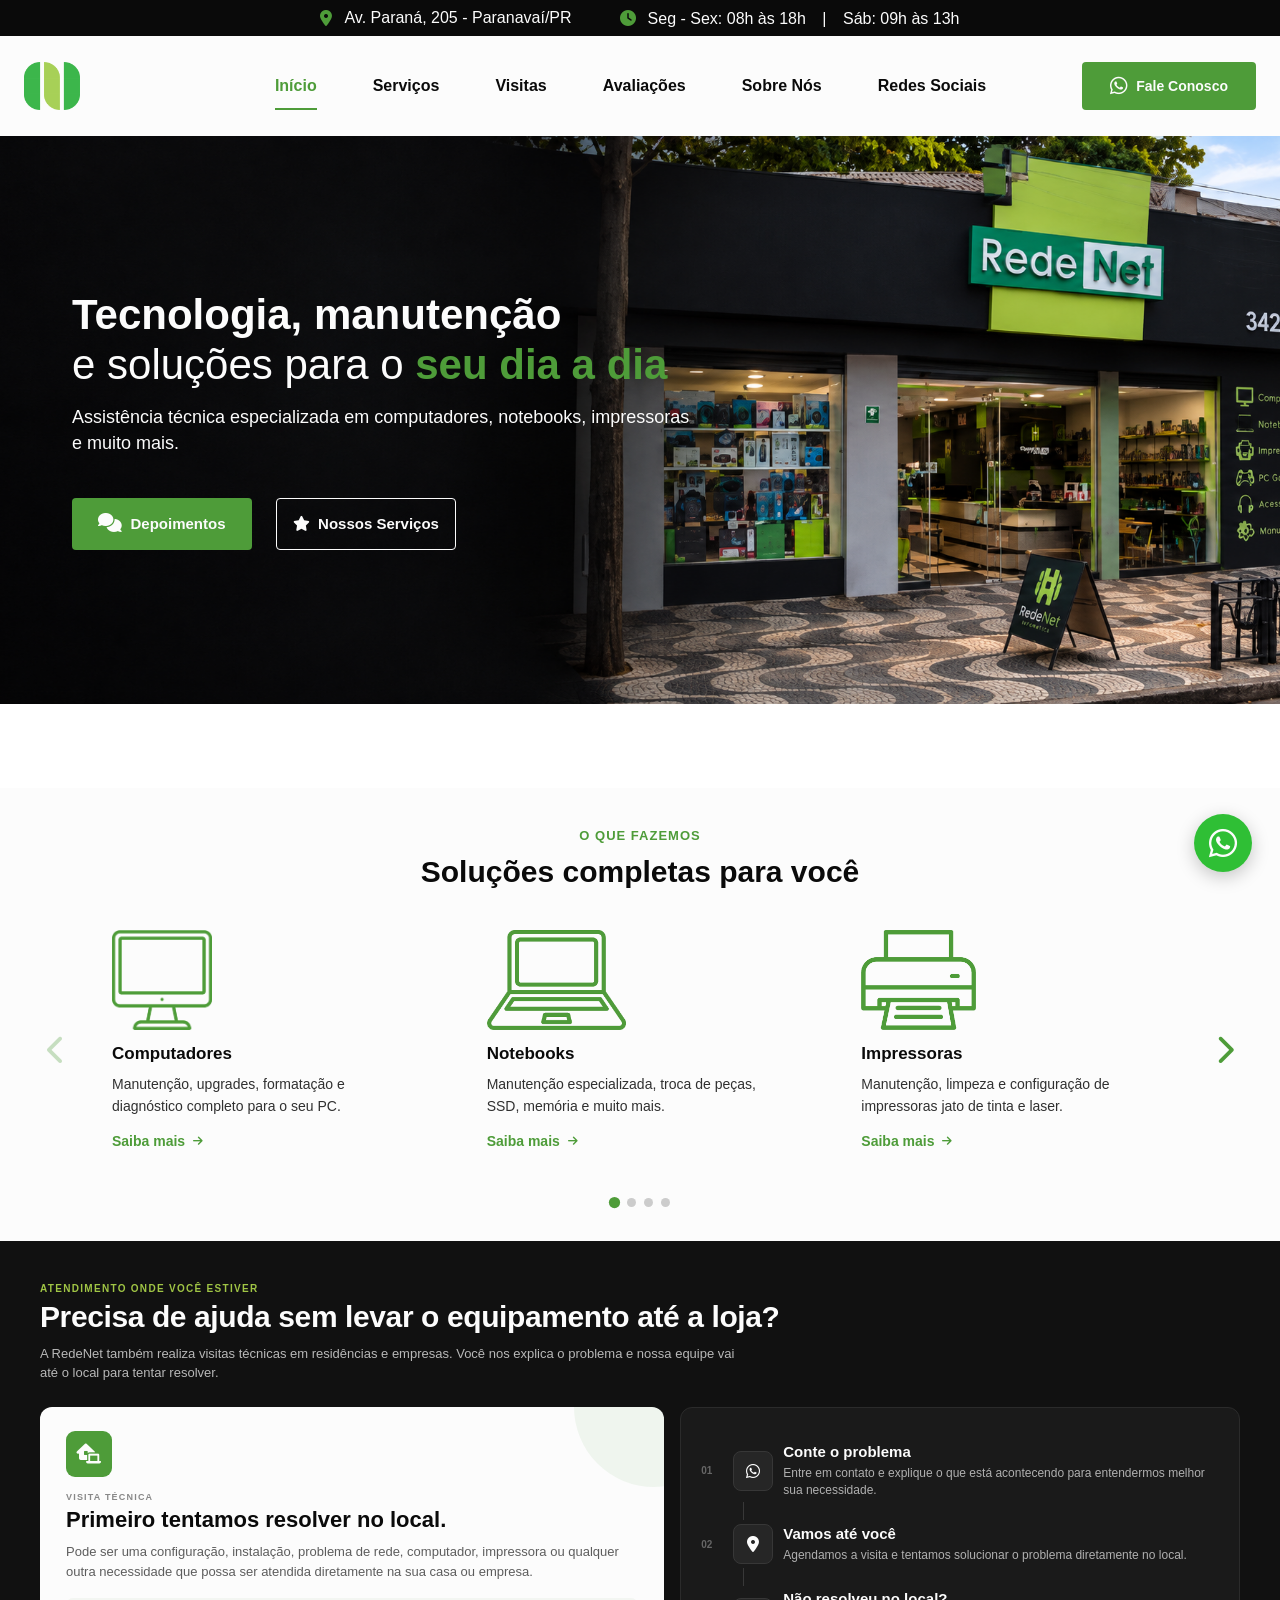
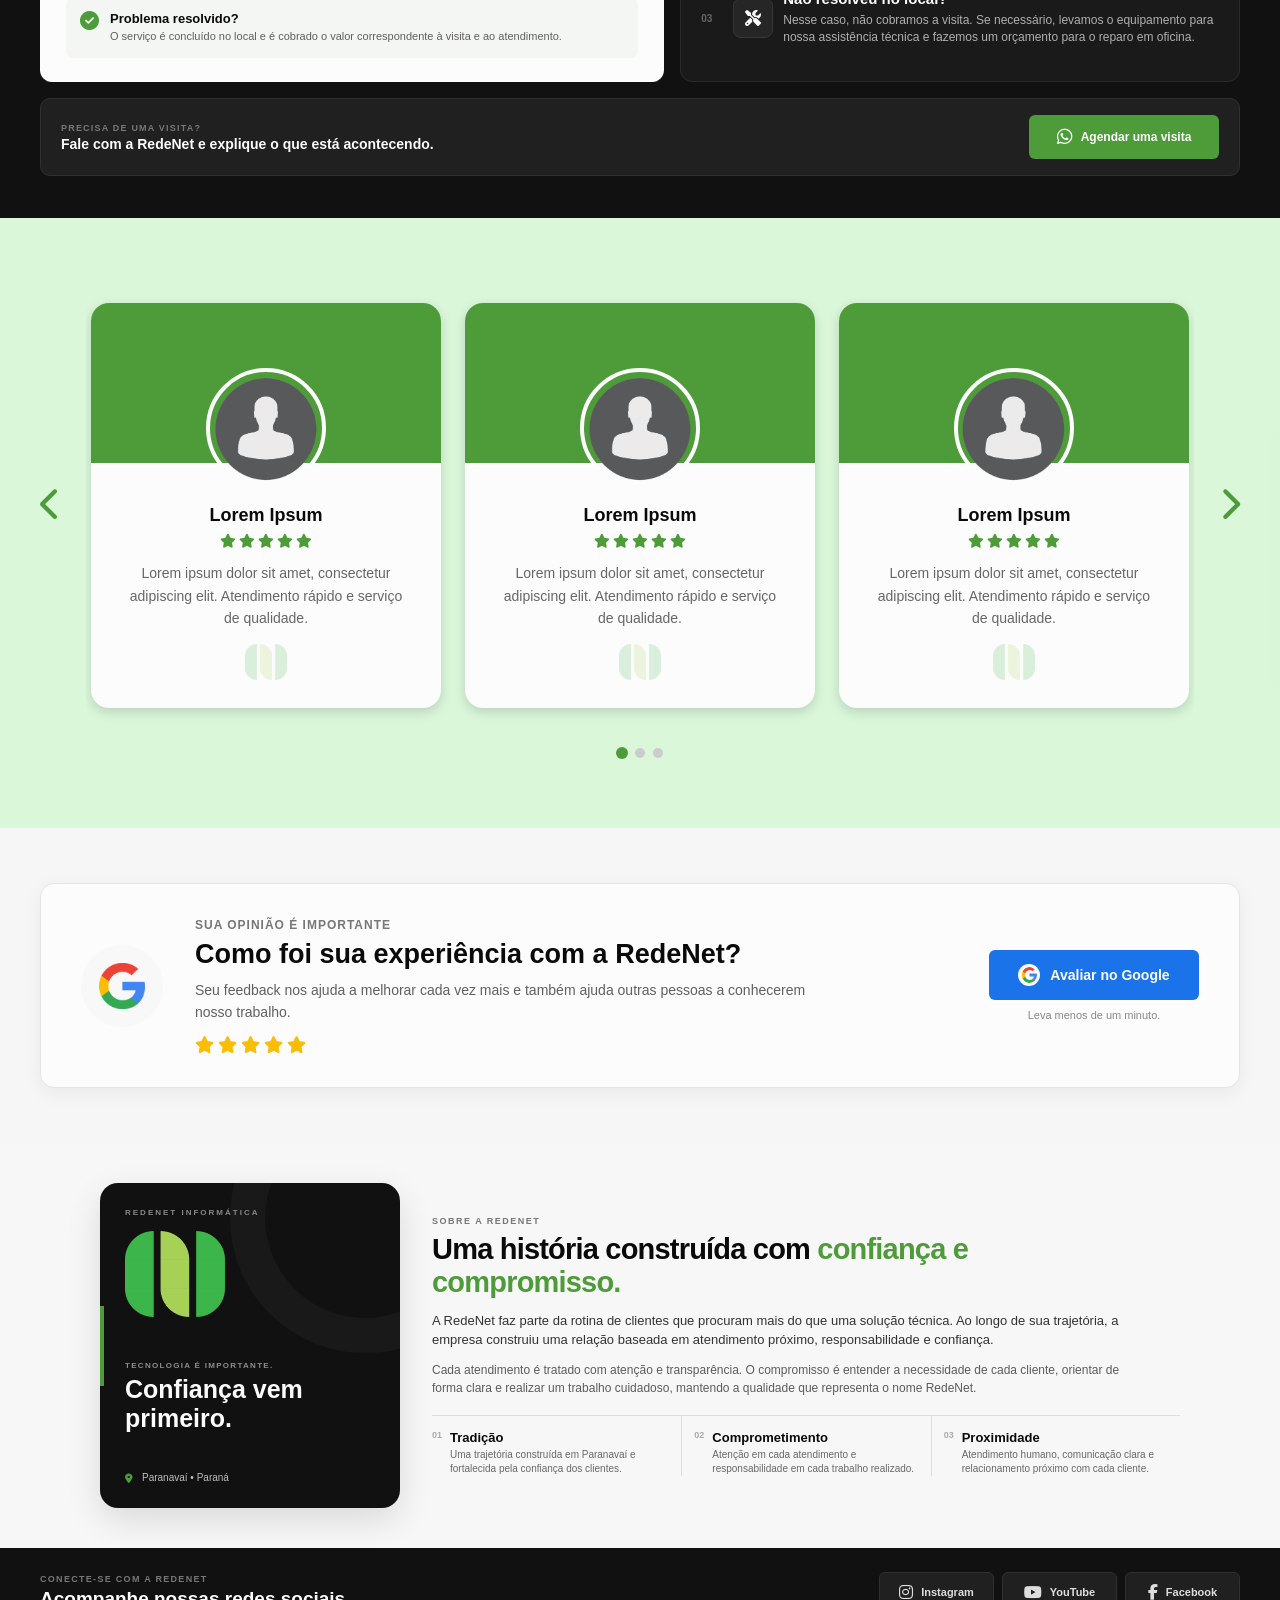
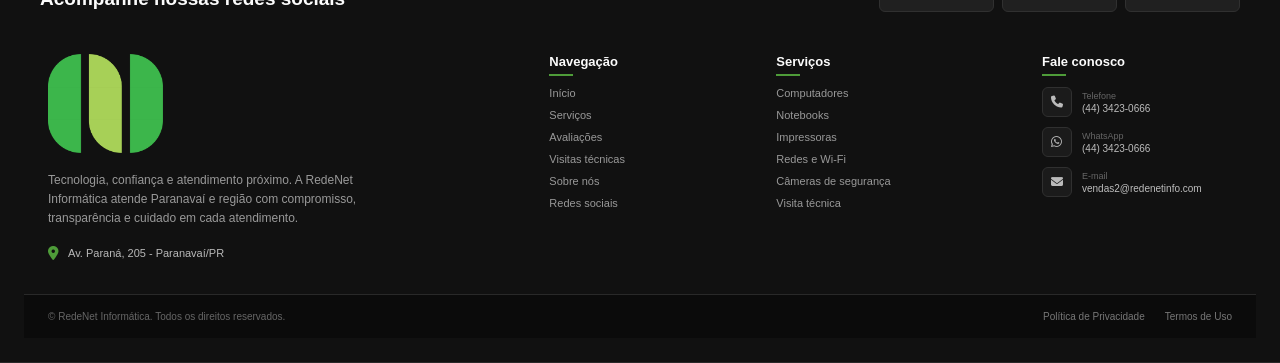
==== index.html @ d5fc3826 "added sections: aboutUs, footer, socialMedia, technicalVisit" ====
<!DOCTYPE html>
<html lang="pt-BR">

<head>
    <meta charset="UTF-8">
    <meta name="viewport" content="width=device-width, initial-scale=1.0">
    <title>RedeNet Informática - Paranavaí</title>

    <link rel="stylesheet" href="css/global.css">
    <link rel="stylesheet" href="css/header.css">
    <link rel="stylesheet" href="css/hero.css">
    <link rel="stylesheet" href="css/reviews.css">
    <link rel="stylesheet" href="css/services/services.css">
    <link rel="stylesheet" href="css/services/services_modal.css">
    <link rel="stylesheet" href="css/technical_visit.css">
    <link rel="stylesheet" href="css/google_reviews.css">
    <link rel="stylesheet" href="css/about_us.css">
    <link rel="stylesheet" href="css/social_media.css">
    <link rel="stylesheet" href="css/footer.css">
    <link rel="icon" type="image/png" href="assets/favicon.png">
    <link rel="stylesheet" href="https://cdnjs.cloudflare.com/ajax/libs/font-awesome/6.7.2/css/all.min.css">
</head>

<body>
    <header>
        <div class="info">
            <a href="https://share.google/7xHJjoZGep4e3vBHG" target="_blank">
                <i class="fa-solid fa-location-dot"></i>
                Av. Paraná, 205 - Paranavaí/PR
            </a>

            <a href="https://share.google/7xHJjoZGep4e3vBHG" target="_blank">
                <i class="fa-solid fa-clock"></i>
                Seg - Sex: 08h às 18h⠀ | ⠀Sáb: 09h às 13h
            </a>
        </div>

        <nav class="navBar">
            <a href="#inicio" class="logoLink">
                <img src="assets/horizontal_logo.png" alt="RedeNet Informática" id="desktopLogo" class="logo">
                <img src="assets/logo_extensed.png" alt="RedeNet Informática" id="mobileLogo" class="logo">
            </a>

            <div class="navRight">
                <div class="menu">
                    <!--<a href="#inicio" class="active">Início</a>!-->
                    <a href="#inicio">Início</a>
                    <a href="#servicos">Serviços</a>
                    <a href="#visitas">Visitas</a>
                    <a href="#avaliacoes">Avaliações</a>
                    <a href="#sobre">Sobre Nós</a>
                    <a href="#redes">Redes Sociais</a>
                </div>

                <a href="#" class="whatsapp">
                    <i class="fa-brands fa-whatsapp"></i>
                    Fale Conosco
                </a>

                <button class="menuToggle" aria-label="Abrir menu">
                    <i class="fa-solid fa-bars menuIcon barsIcon"></i>
                    <i class="fa-solid fa-xmark menuIcon closeIcon"></i>
                </button>
            </div>
        </nav>
    </header>

    <section class="hero" id="inicio">
        <div class="heroContent">
            <h1>
                <strong>Tecnologia, manutenção</strong><br>
                e soluções para o <span>seu dia a dia</span>
            </h1>

            <p>
                Assistência técnica especializada em computadores, notebooks,
                impressoras e muito mais.
            </p>

            <div class="heroButtons">
                <a href="#avaliacoes" class="heroWhatsapp">
                    <i class="fa-solid fa-comments"></i>
                    Depoimentos
                </a>

                <a href="#servicos" class="heroServices">
                    <i class="fa-solid fa-star"></i>
                    Nossos Serviços
                </a>
            </div>
        </div>
    </section>

    <section class="services" id="servicos">

        <div class="servicesTitle">
            <span>O QUE FAZEMOS</span>
            <h2>Soluções completas para você</h2>
            <div class="titleLine"></div>
        </div>

        <div class="servicesCarousel">

            <button class="serviceArrow servicePrev" aria-label="Serviço anterior">
                <i class="fa-solid fa-chevron-left"></i>
            </button>

            <div class="servicesSlider">

                <div class="servicesTrack">

                    <article class="serviceCard">
                        <div class="serviceIcon">
                            <img src="assets/icons/computer_icon.png" alt="">
                        </div>

                        <div class="serviceText">
                            <h3>Computadores</h3>

                            <p>
                                Manutenção, upgrades, formatação e diagnóstico
                                completo para o seu PC.
                            </p>

                            <a href="#" class="serviceMore" data-service="computadores">
                                Saiba mais
                                <i class="fa-solid fa-arrow-right"></i>
                            </a>
                        </div>
                    </article>


                    <article class="serviceCard">
                        <div class="serviceIcon">
                            <img src="assets/icons/notebook_icon.png" alt="">
                        </div>

                        <div class="serviceText">
                            <h3>Notebooks</h3>

                            <p>
                                Manutenção especializada, troca de peças,
                                SSD, memória e muito mais.
                            </p>

                            <a href="#" class="serviceMore" data-service="notebooks">
                                Saiba mais
                                <i class="fa-solid fa-arrow-right"></i>
                            </a>
                        </div>
                    </article>


                    <article class="serviceCard">
                        <div class="serviceIcon">
                            <img src="assets/icons/printer_icon.png" alt="">
                        </div>

                        <div class="serviceText">
                            <h3>Impressoras</h3>

                            <p>
                                Manutenção, limpeza e configuração de impressoras
                                jato de tinta e laser.
                            </p>

                            <a href="#" class="serviceMore" data-service="impressoras">
                                Saiba mais
                                <i class="fa-solid fa-arrow-right"></i>
                            </a>
                        </div>
                    </article>


                    <article class="serviceCard">
                        <div class="serviceIcon">
                            <img src="assets/icons/gamer_icon.png" alt="">
                        </div>

                        <div class="serviceText">
                            <h3>PC Gamer</h3>

                            <p>
                                Montagem personalizada, upgrades e acessórios
                                para seu setup gamer.
                            </p>

                            <a href="#" class="serviceMore" data-service="pcgamer">
                                Saiba mais
                                <i class="fa-solid fa-arrow-right"></i>
                            </a>
                        </div>
                    </article>


                    <article class="serviceCard">
                        <div class="serviceIcon">
                            <img src="assets/icons/ethernet_icon.png" alt="">
                        </div>

                        <div class="serviceText">
                            <h3>Rede Ethernet e Wifi</h3>

                            <p>
                                Configuramos sua wifi ou cabo de rede
                                na sua casa. Além de fazermos cabos de rede
                                do tamanho que desejar.
                            </p>

                            <a href="#" class="serviceMore" data-service="redes">
                                Saiba mais
                                <i class="fa-solid fa-arrow-right"></i>
                            </a>
                        </div>
                    </article>

                    <article class="serviceCard">
                        <div class="serviceIcon">
                            <img src="assets/icons/camera_icon.png" alt="">
                        </div>

                        <div class="serviceText">
                            <h3>Cameras de Segurança</h3>

                            <p>
                                Configuramos suas cameras de segurança
                                na sua própria residência ou empresa.
                            </p>

                            <a href="#" class="serviceMore" data-service="cameras">
                                Saiba mais
                                <i class="fa-solid fa-arrow-right"></i>
                            </a>
                        </div>
                    </article>

                </div>

            </div>

            <button class="serviceArrow serviceNext" aria-label="Próximo serviço">
                <i class="fa-solid fa-chevron-right"></i>
            </button>

        </div>

        <div class="serviceDots"></div>

    </section>

    <div class="serviceModal" id="serviceModal">

        <div class="serviceModalOverlay"></div>

        <div class="serviceModalBox">

            <button class="serviceModalClose" aria-label="Fechar modal">
                <i class="fa-solid fa-xmark"></i>
            </button>

            <div class="serviceModalHeader">

                <div class="serviceModalIcon">
                    <i id="modalIcon" class="fa-solid fa-laptop"></i>
                </div>

                <div class="serviceModalTitle">
                    <span>SERVIÇOS REDENET</span>

                    <h2 id="modalTitle">Notebooks</h2>

                    <p id="modalDescription">
                        Manutenção especializada para notebooks.
                    </p>
                </div>

            </div>

            <div class="serviceModalLine"></div>

            <div class="serviceModalContent">

                <h3>Como podemos ajudar?</h3>

                <div class="serviceModalItems" id="modalItems"></div>

                <div class="serviceModalInfo">
                    <i class="fa-solid fa-circle-info"></i>

                    <p id="modalInfo">
                        Traga seu equipamento até a RedeNet para uma avaliação.
                    </p>
                </div>

            </div>

            <div class="serviceModalFooter">

                <a href="https://wa.me/554434230666" target="_blank" rel="noopener noreferrer"
                    class="serviceModalWhatsapp">
                    <i class="fa-brands fa-whatsapp"></i>
                    Solicitar orçamento
                </a>

                <button class="serviceModalBack">
                    Continuar navegando
                </button>

            </div>

        </div>

    </div>

<section class="technicalVisit" id="visitas">

    <div class="technicalVisitContainer">

        <div class="technicalVisitHeader">

            <span class="technicalVisitLabel">
                ATENDIMENTO ONDE VOCÊ ESTIVER
            </span>

            <h2>
                Precisa de ajuda sem levar o equipamento até a loja?
            </h2>

            <p>
                A RedeNet também realiza visitas técnicas em residências
                e empresas. Você nos explica o problema e nossa equipe vai
                até o local para tentar resolver.
            </p>

        </div>


        <div class="technicalVisitContent">

            <div class="technicalVisitMain">

                <div class="technicalVisitIcon">
                    <i class="fa-solid fa-house-laptop"></i>
                </div>

                <span class="technicalVisitSmall">
                    VISITA TÉCNICA
                </span>

                <h3>
                    Primeiro tentamos resolver no local.
                </h3>

                <p>
                    Pode ser uma configuração, instalação, problema de rede,
                    computador, impressora ou qualquer outra necessidade
                    que possa ser atendida diretamente na sua casa ou empresa.
                </p>

                <div class="technicalVisitHighlight">

                    <i class="fa-solid fa-circle-check"></i>

                    <div>
                        <strong>Problema resolvido?</strong>

                        <span>
                            O serviço é concluído no local e é cobrado
                            o valor correspondente à visita e ao atendimento.
                        </span>
                    </div>

                </div>

            </div>


            <div class="technicalVisitFlow">

                <div class="technicalVisitStep">

                    <span class="technicalVisitNumber">
                        01
                    </span>

                    <div class="technicalVisitStepIcon">
                        <i class="fa-brands fa-whatsapp"></i>
                    </div>

                    <div>
                        <h3>Conte o problema</h3>

                        <p>
                            Entre em contato e explique o que está acontecendo
                            para entendermos melhor sua necessidade.
                        </p>
                    </div>

                </div>


                <div class="technicalVisitLine"></div>


                <div class="technicalVisitStep">

                    <span class="technicalVisitNumber">
                        02
                    </span>

                    <div class="technicalVisitStepIcon">
                        <i class="fa-solid fa-location-dot"></i>
                    </div>

                    <div>
                        <h3>Vamos até você</h3>

                        <p>
                            Agendamos a visita e tentamos solucionar
                            o problema diretamente no local.
                        </p>
                    </div>

                </div>


                <div class="technicalVisitLine"></div>


                <div class="technicalVisitStep">

                    <span class="technicalVisitNumber">
                        03
                    </span>

                    <div class="technicalVisitStepIcon">
                        <i class="fa-solid fa-screwdriver-wrench"></i>
                    </div>

                    <div>
                        <h3>Não resolveu no local?</h3>

                        <p>
                            Nesse caso, não cobramos a visita. Se necessário,
                            levamos o equipamento para nossa assistência técnica
                            e fazemos um orçamento para o reparo em oficina.
                        </p>
                    </div>

                </div>

            </div>

        </div>


        <div class="technicalVisitFooter">

            <div>
                <span>PRECISA DE UMA VISITA?</span>

                <strong>
                    Fale com a RedeNet e explique o que está acontecendo.
                </strong>
            </div>

            <a
                href="https://wa.me/554434230666"
                target="_blank"
                rel="noopener noreferrer"
                class="technicalVisitButton"
            >
                <i class="fa-brands fa-whatsapp"></i>

                Agendar uma visita
            </a>

        </div>

    </div>

</section>

    <section class="reviews" id="avaliacoes">
        <div class="reviewsContainer">

            <button class="reviewArrow reviewPrev">
                <i class="fa-solid fa-chevron-left"></i>
            </button>

            <div class="reviewsSlider">
                <div class="reviewsTrack">

                    <div class="reviewCard">
                        <div class="reviewTop">
                            <img src="assets/icons/perfil_icon.png" alt="Avaliador" class="reviewPerson">
                        </div>

                        <div class="reviewContent">
                            <h3>Lorem Ipsum</h3>

                            <div class="reviewStars">
                                <i class="fa-solid fa-star"></i>
                                <i class="fa-solid fa-star"></i>
                                <i class="fa-solid fa-star"></i>
                                <i class="fa-solid fa-star"></i>
                                <i class="fa-solid fa-star"></i>
                            </div>

                            <p>
                                Lorem ipsum dolor sit amet, consectetur adipiscing elit.
                                Atendimento rápido e serviço de qualidade.
                            </p>

                            <img src="assets/favicon.png" alt="" class="reviewLogo">
                        </div>
                    </div>


                    <div class="reviewCard">
                        <div class="reviewTop">
                            <img src="assets/icons/perfil_icon.png" alt="Avaliador" class="reviewPerson">
                        </div>

                        <div class="reviewContent">
                            <h3>Lorem Ipsum</h3>

                            <div class="reviewStars">
                                <i class="fa-solid fa-star"></i>
                                <i class="fa-solid fa-star"></i>
                                <i class="fa-solid fa-star"></i>
                                <i class="fa-solid fa-star"></i>
                                <i class="fa-solid fa-star"></i>
                            </div>

                            <p>
                                Lorem ipsum dolor sit amet, consectetur adipiscing elit.
                                Atendimento rápido e serviço de qualidade.
                            </p>

                            <img src="assets/favicon.png" alt="" class="reviewLogo">
                        </div>
                    </div>


                    <div class="reviewCard">
                        <div class="reviewTop">
                            <img src="assets/icons/perfil_icon.png" alt="Avaliador" class="reviewPerson">
                        </div>

                        <div class="reviewContent">
                            <h3>Lorem Ipsum</h3>

                            <div class="reviewStars">
                                <i class="fa-solid fa-star"></i>
                                <i class="fa-solid fa-star"></i>
                                <i class="fa-solid fa-star"></i>
                                <i class="fa-solid fa-star"></i>
                                <i class="fa-solid fa-star"></i>
                            </div>

                            <p>
                                Lorem ipsum dolor sit amet, consectetur adipiscing elit.
                                Atendimento rápido e serviço de qualidade.
                            </p>

                            <img src="assets/favicon.png" alt="" class="reviewLogo">
                        </div>
                    </div>


                    <div class="reviewCard">
                        <div class="reviewTop">
                            <img src="assets/icons/perfil_icon.png" alt="Avaliador" class="reviewPerson">
                        </div>

                        <div class="reviewContent">
                            <h3>Lorem Ipsum</h3>

                            <div class="reviewStars">
                                <i class="fa-solid fa-star"></i>
                                <i class="fa-solid fa-star"></i>
                                <i class="fa-solid fa-star"></i>
                                <i class="fa-solid fa-star"></i>
                                <i class="fa-solid fa-star"></i>
                            </div>

                            <p>
                                Lorem ipsum dolor sit amet, consectetur adipiscing elit.
                                Atendimento rápido e serviço de qualidade.
                            </p>

                            <img src="assets/favicon.png" alt="" class="reviewLogo">
                        </div>
                    </div>


                    <div class="reviewCard">
                        <div class="reviewTop">
                            <img src="assets/icons/perfil_icon.png" alt="Avaliador" class="reviewPerson">
                        </div>

                        <div class="reviewContent">
                            <h3>Lorem Ipsum</h3>

                            <div class="reviewStars">
                                <i class="fa-solid fa-star"></i>
                                <i class="fa-solid fa-star"></i>
                                <i class="fa-solid fa-star"></i>
                                <i class="fa-solid fa-star"></i>
                                <i class="fa-solid fa-star"></i>
                            </div>

                            <p>
                                ddd
                            </p>

                            <img src="assets/favicon.png" alt="" class="reviewLogo">
                        </div>
                    </div>

                </div>
            </div>

            <button class="reviewArrow reviewNext">
                <i class="fa-solid fa-chevron-right"></i>
            </button>
        </div>

        <div class="reviewDots"></div>
    </section>

    <section class="googleReviews">

        <div class="googleReviewsContainer">

            <div class="googleReviewsIcon">
                <img src="assets/google_logo.png" alt="Google">
            </div>

            <div class="googleReviewsContent">

                <span>SUA OPINIÃO É IMPORTANTE</span>

                <h2>Como foi sua experiência com a RedeNet?</h2>

                <p>
                    Seu feedback nos ajuda a melhorar cada vez mais
                    e também ajuda outras pessoas a conhecerem nosso trabalho.
                </p>

                <div class="googleReviewsStars">
                    <i class="fa-solid fa-star"></i>
                    <i class="fa-solid fa-star"></i>
                    <i class="fa-solid fa-star"></i>
                    <i class="fa-solid fa-star"></i>
                    <i class="fa-solid fa-star"></i>
                </div>

            </div>

            <div class="googleReviewsAction">

                <a href="https://search.google.com/local/writereview?placeid=ChIJy7AXHPqXkpQR2KSYTKijC3Y&utm_source=chatgpt.com"
                    target="_blank" rel="noopener noreferrer" class="googleReviewButton">
                    <img src="assets/google_logo.png" alt="">
                    Avaliar no Google
                </a>

                <small>
                    Leva menos de um minuto.
                </small>

            </div>

        </div>

    </section>
    <section class="aboutUs" id="sobre">

        <div class="aboutUsContainer">

            <div class="aboutUsIdentity">

                <div class="aboutUsBrand">
                    <span class="aboutUsSmall">REDENET INFORMÁTICA</span>

                    <img src="assets/horizontal_logo.png" alt="RedeNet Informática">
                </div>

                <div class="aboutUsStatement">
                    <span>TECNOLOGIA É IMPORTANTE.</span>

                    <strong>
                        Confiança vem primeiro.
                    </strong>
                </div>

                <div class="aboutUsLocation">
                    <i class="fa-solid fa-location-dot"></i>

                    <span>
                        Paranavaí • Paraná
                    </span>
                </div>

            </div>


            <div class="aboutUsContent">

                <span class="aboutUsLabel">
                    SOBRE A REDENET
                </span>

                <h2>
                    Uma história construída com
                    <span>confiança e compromisso.</span>
                </h2>

                <p class="aboutUsIntro">
                    A RedeNet faz parte da rotina de clientes que procuram
                    mais do que uma solução técnica. Ao longo de sua trajetória,
                    a empresa construiu uma relação baseada em atendimento próximo,
                    responsabilidade e confiança.
                </p>

                <p>
                    Cada atendimento é tratado com atenção e transparência.
                    O compromisso é entender a necessidade de cada cliente,
                    orientar de forma clara e realizar um trabalho cuidadoso,
                    mantendo a qualidade que representa o nome RedeNet.
                </p>


                <div class="aboutUsValues">

                    <div class="aboutUsValue">
                        <span>01</span>

                        <div>
                            <h3>Tradição</h3>

                            <p>
                                Uma trajetória construída em Paranavaí
                                e fortalecida pela confiança dos clientes.
                            </p>
                        </div>
                    </div>


                    <div class="aboutUsValue">
                        <span>02</span>

                        <div>
                            <h3>Comprometimento</h3>

                            <p>
                                Atenção em cada atendimento e responsabilidade
                                em cada trabalho realizado.
                            </p>
                        </div>
                    </div>


                    <div class="aboutUsValue">
                        <span>03</span>

                        <div>
                            <h3>Proximidade</h3>

                            <p>
                                Atendimento humano, comunicação clara
                                e relacionamento próximo com cada cliente.
                            </p>
                        </div>
                    </div>

                </div>

            </div>

        </div>

    </section>

    <section class="socialMedia" id="redes">

    <div class="socialMediaContainer">

        <div class="socialMediaText">
            <span>CONECTE-SE COM A REDENET</span>

            <h2>
                Acompanhe nossas redes sociais
            </h2>
        </div>


        <div class="socialMediaLinks">

            <a
                href="#"
                target="_blank"
                rel="noopener noreferrer"
                class="socialInstagram"
                aria-label="Instagram"
            >
                <i class="fa-brands fa-instagram"></i>

                <span>Instagram</span>
            </a>


            <a
                href="#"
                target="_blank"
                rel="noopener noreferrer"
                class="socialYoutube"
                aria-label="YouTube"
            >
                <i class="fa-brands fa-youtube"></i>

                <span>YouTube</span>
            </a>


            <a
                href="#"
                target="_blank"
                rel="noopener noreferrer"
                class="socialFacebook"
                aria-label="Facebook"
            >
                <i class="fa-brands fa-facebook-f"></i>

                <span>Facebook</span>
            </a>

        </div>

    </div>
<footer class="footer">

    <div class="footerMain">

        <div class="footerContainer">

            <!-- MARCA -->

            <div class="footerBrand">

                <a href="#inicio" class="footerLogo">
                    <img
                        src="assets/horizontal_logo.png"
                        alt="RedeNet Informática"
                    >
                </a>

                <p>
                    Tecnologia, confiança e atendimento próximo.
                    A RedeNet Informática atende Paranavaí e região
                    com compromisso, transparência e cuidado em
                    cada atendimento.
                </p>

                <div class="footerAddress">

                    <i class="fa-solid fa-location-dot"></i>

                    <a
                        href="https://share.google/7xHJjoZGep4e3vBHG"
                        target="_blank"
                        rel="noopener noreferrer"
                    >
                        Av. Paraná, 205 - Paranavaí/PR
                    </a>

                </div>

            </div>


            <!-- NAVEGAÇÃO -->

            <nav
                class="footerColumn"
                aria-label="Navegação do rodapé"
            >

                <h3>Navegação</h3>

                <a href="#inicio">Início</a>

                <a href="#servicos">Serviços</a>

                <a href="#avaliacoes">Avaliações</a>

                <a href="#visitas">Visitas técnicas</a>

                <a href="#sobre">Sobre nós</a>

                <a href="#redes">Redes sociais</a>

            </nav>


            <!-- SERVIÇOS -->

            <nav
                class="footerColumn"
                aria-label="Serviços da RedeNet"
            >

                <h3>Serviços</h3>

                <a href="#servicos">
                    Computadores
                </a>

                <a href="#servicos">
                    Notebooks
                </a>

                <a href="#servicos">
                    Impressoras
                </a>

                <a href="#servicos">
                    Redes e Wi-Fi
                </a>

                <a href="#servicos">
                    Câmeras de segurança
                </a>

                <a href="#visitas">
                    Visita técnica
                </a>

            </nav>


            <!-- CONTATO -->

            <address class="footerColumn footerContact">

                <h3>Fale conosco</h3>


                <a href="tel:+554434230666">

                    <i class="fa-solid fa-phone"></i>

                    <div>
                        <span>Telefone</span>

                        <strong>
                            (44) 3423-0666
                        </strong>
                    </div>

                </a>


                <a
                    href="https://wa.me/554434230666"
                    target="_blank"
                    rel="noopener noreferrer"
                >

                    <i class="fa-brands fa-whatsapp"></i>

                    <div>
                        <span>WhatsApp</span>

                        <strong>
                            (44) 3423-0666
                        </strong>
                    </div>

                </a>


                <a href="mailto:vendas2@redenetinfo.com">

                    <i class="fa-solid fa-envelope"></i>

                    <div>
                        <span>E-mail</span>

                        <strong>
                            vendas2@redenetinfo.com
                        </strong>
                    </div>

                </a>

            </address>

        </div>

    </div>


    <!-- PARTE INFERIOR -->

    <div class="footerBottom">

        <div class="footerBottomContainer">

            <p>
                © <span id="footerYear"></span>
                RedeNet Informática. Todos os direitos reservados.
            </p>


            <nav
                class="footerLegal"
                aria-label="Informações legais"
            >

                <a href="politica-de-privacidade.html">
                    Política de Privacidade
                </a>

                <a href="termos-de-uso.html">
                    Termos de Uso
                </a>

            </nav>

        </div>

    </div>

</footer>


<button
    class="backToTop"
    id="backToTop"
    aria-label="Voltar ao topo"
>
    <i class="fa-solid fa-chevron-up"></i>
</button>

</section>
    <a href="#" class="floatingWhatsapp" aria-label="Fale conosco pelo WhatsApp">
        <i class="fa-brands fa-whatsapp"></i>
    </a>


    <script src="js/main.js"></script>
    <script src="js/reviews.js"></script>
    <script src="js/services/services.js"></script>
    <script src="js/services/services_modal.js"></script>
</body>

</html>
---- css/global.css ----
* {
    box-sizing: border-box;
    margin: 0;
    padding: 0;
}

html {
    scroll-behavior: smooth;
}

body {
    font-family: Arial, Helvetica, sans-serif;

    --green: #4e9c39;
    --lightGreen: #a0c545;
    --darkGreen: #3e7d2a;
    --grey: #373e3d;
    --black: #0a0a0a;
    --white: #fcfcfc;
}


/* WHATSAPP FLUTUANTE */

.floatingWhatsapp {
    position: fixed;

    right: 28px;
    bottom: 28px;

    width: 58px;
    height: 58px;

    display: flex;
    align-items: center;
    justify-content: center;

    text-decoration: none;

    color: var(--white);
    background-color: #2fbf35;

    border-radius: 50%;

    box-shadow: 0 5px 18px rgba(0, 0, 0, 0.22);

    z-index: 900;

    transition: all 0.3s ease-in-out;
}

.floatingWhatsapp i {
    font-size: 32px;
}

.floatingWhatsapp:hover {
    transform: translateY(-3px);

    background-color: var(--darkGreen);
}


/* RESPONSIVIDADE */

@media (max-width: 600px) {

    .floatingWhatsapp {
        right: 18px;
        bottom: 18px;

        width: 54px;
        height: 54px;
    }

    .floatingWhatsapp i {
        font-size: 29px;
    }
}
---- css/header.css ----
/* ========================================
   HEADER
======================================== */
header {
    background-color: var(--white);
    width: 100%;

    position: sticky;
    top: 0;
    z-index: 1000;
}
.logoLink {
    display: flex;
    align-items: center;
}

.logo {
    max-width: 56px;
}


/* ========================================
   LOGOS
======================================== */

header #desktopLogo {
    display: block;
}

header #mobileLogo {
    display: none;
    width: clamp(116.2px, 33.2vw, 232.4px);
    max-width: 100%;
    height: auto;
    flex: 0 1 auto;
    min-width: 0;
    object-fit: contain;
}


/* ========================================
   INFO
======================================== */

.info {
    max-width: 100%;
    height: 36px;

    display: flex;
    align-items: center;
    justify-content: center;
    gap: 48px;

    background-color: var(--black);
}

.info a {
    text-decoration: none;
    color: var(--white);

    display: flex;
    align-items: center;
    gap: 12px;

    font-size: 16px;
}

.info a:hover i {
    color: var(--lightGreen);
}

.info i {
    font-size: 16px;
    color: var(--green);

    transition: all 0.3s ease-in-out;
}


/* ========================================
   NAVBAR
======================================== */


.navBar {
    
    height: 100px;

    display: flex;
    align-items: center;
    justify-content: space-between;

    max-width: 1600px;

    margin: 0 auto;
    padding: 0 24px;
}

.navRight {
    display: flex;
    align-items: center;
    gap: 96px;
}

.menu {
    display: flex;
    align-items: center;
    gap: 56px;
}

.menu a {
    position: relative;

    text-decoration: none;
    color: var(--black);

    font-size: 16px;
    font-weight: 600;

    transition: color 0.2s ease-in-out;
}

.menu a:hover {
    color: var(--green);
}

.menu a.active {
    color: var(--green);
}

.menu a.active::after {
    content: "";

    position: absolute;

    width: 100%;
    height: 2px;

    left: 0;
    bottom: -15px;

    background-color: var(--green);
}


/* ========================================
   WHATSAPP NAVBAR
======================================== */

.whatsapp {
    text-decoration: none;

    background-color: var(--green);
    color: var(--white);

    padding: 14px 28px;
    border-radius: 4px;

    font-size: 14px;
    font-weight: 600;

    display: flex;
    align-items: center;
    gap: 8px;

    transition: all 0.3s ease-in-out;
}

.whatsapp i {
    font-size: 20px;
}

.whatsapp:hover {
    background-color: var(--darkGreen);
}


/* ========================================
   MENU TOGGLE
======================================== */

.menuToggle {
    display: none;
}


/* ========================================
   RESPONSIVIDADE
======================================== */


/* ----------------------------------------
   TELAS ATE 1201PX
---------------------------------------- */

@media (max-width: 1201px) {

    .navBar {
        position: relative;
        padding: 0 20px;
        gap: 16px;
    }

    .navRight {
        gap: 45px;
        flex-shrink: 0;
    }

    .menu {
        gap: 28px;
    }

    .whatsapp {
        display: none;
    }
}


/* ----------------------------------------
   TABLETS - ATE 968PX
---------------------------------------- */

@media (max-width: 968px) {

    /* INFO */

    .info {
        height: auto;
        flex-direction: column;
        gap: 8px;
        padding: 14px 20px;
    }

    .info a,
    .info i {
        font-size: 14px;
    }

    /* NAVBAR */

    .navBar {
        gap: 12px;
    }

    .navRight {
        gap: 16px;
    }

    /* MENU */

    .menu {
        display: none;
    }

    .menu.open {
        display: flex;

        position: absolute;
        top: 100%;
        left: 0;

        width: 100%;
        box-sizing: border-box;

        flex-direction: column;
        align-items: center;
        gap: 0;

        padding: 16px 20px;

        background-color: var(--white);
        box-shadow: 0 8px 18px rgba(0, 0, 0, 0.1);

        z-index: 1000;
    }

    .menu.open a {
        width: 100%;
        box-sizing: border-box;

        padding: 14px 0;
        text-align: center;

        border-bottom: 1px solid #eeeeee;
    }

    .menu.open a:last-child {
        border-bottom: none;
    }

    .menu.open a.active::after {
        display: none;
    }

    /* MENU TOGGLE */

    .menuToggle {
        display: flex;
        align-items: center;
        justify-content: center;

        position: relative;
        flex-shrink: 0;

        width: 32px;
        height: 32px;

        background: transparent;
        border: none;

        color: var(--black);
        cursor: pointer;
    }

    .menuIcon {
        position: absolute;

        font-size: 26px;

        transition:
            opacity 0.25s ease,
            transform 0.25s ease;
    }

    .barsIcon {
        opacity: 1;
        transform: rotate(0deg);
    }

    .closeIcon {
        opacity: 0;
        transform: rotate(-90deg);
    }

    .menuToggle.open .barsIcon {
        opacity: 0;
        transform: rotate(90deg);
    }

    .menuToggle.open .closeIcon {
        opacity: 1;
        transform: rotate(0deg);
    }
}


/* ----------------------------------------
   TROCA DE LOGOS - ATE 699PX
---------------------------------------- */

@media (max-width: 699px) {

    header #desktopLogo {
        display: none;
    }

    header #mobileLogo {
        display: block;
    }
}


/* ----------------------------------------
   SMARTPHONES - ATE 600PX
---------------------------------------- */

@media (max-width: 600px) {

    /* INFO */

    .info {
        gap: 7px;
        padding: 10px 12px;
    }

    .info a {
        font-size: 12px;
    }

    /* NAVBAR */

    .navBar {
        height: 92px;
        padding: 0 14px;
        gap: 8px;
    }

    /* LOGO MOBILE - REDUCAO DE 17% */

    header #mobileLogo {
        width: clamp(99.6px, 39.84vw, 199.2px);
    }

    /* NAVBAR RIGHT */

    .navRight {
        gap: 10px;
    }

    /* MENU TOGGLE */

    .menuToggle {
        width: 28px;
        height: 28px;
    }

    .menuIcon {
        font-size: 24px;
    }

    /* MENU ABERTO */

    .menu.open {
        padding: 12px 16px;
    }
}
---- css/hero.css ----
/* HERO */

.hero {
    width: 100%;
    height: 568px;

    display: flex;
    align-items: center;

    background-image: url('../assets/hero_banner.png');
    background-size: cover;
    background-position: center;
    background-repeat: no-repeat;
}

.heroContent {
    width: 100%;
    max-width: 1600px;

    margin: 0 auto;
    padding-left: 72px;

    color: var(--white);
}

.heroContent h1 {
    max-width: 650px;

    font-size: 42px;
    line-height: 1.18;
    font-weight: 400;
}

.heroContent h1 strong {
    font-weight: 700;
}

.heroContent h1 span {
    color: var(--green);
    font-weight: 600;
}

.heroContent p {
    max-width: 620px;

    margin-top: 16px;

    font-size: 18px;
    line-height: 1.4;
}

.heroButtons {
    display: flex;
    align-items: center;

    gap: 24px;

    margin-top: 42px;
}

.heroButtons a {
    min-width: 180px;
    height: 52px;

    display: flex;
    align-items: center;
    justify-content: center;

    gap: 8px;

    text-decoration: none;

    font-size: 15px;
    font-weight: 600;

    border-radius: 4px;

    transition: all 0.3s ease-in-out;
}

.heroWhatsapp {
    color: var(--white);
    background-color: var(--green);
}

.heroWhatsapp:hover {
    background-color: var(--darkGreen);
}

.heroWhatsapp i {
    font-size: 19px;
}

.heroServices {
    color: var(--white);

    border: 1px solid var(--white);
}

.heroServices:hover {
    color: var(--black);
    background-color: var(--white);
}


/* RESPONSIVIDADE */

@media (max-width: 968px) {

    .hero {
        position: relative;
        height: 600px;
        background-position: 65% center;
    }

    .hero::before {
        content: "";

        position: absolute;

        inset: 0;

        background: linear-gradient(
            90deg,
            rgba(0, 0, 0, 0.9) 0%,
            rgba(0, 0, 0, 0.72) 46%,
            rgba(0, 0, 0, 0.18) 100%
        );
    }

    .heroContent {
        position: relative;
        z-index: 1;
    }

    .heroContent h1 {
        max-width: 500px;

        font-size: 38px;
    }

    .heroContent p {
        max-width: 470px;

        font-size: 17px;
    }
}


@media (max-width: 600px) {

    .hero {
        height: 600px;
        background-image: url('../assets/mobile_hero_banner.png');

        background-position: 65% center;
    }

    .hero::before {
        background: linear-gradient(
            90deg,
            rgba(0, 0, 0, 0.94) 0%,
            rgba(0, 0, 0, 0.72) 62%,
            rgba(0, 0, 0, 0.25) 100%
        );
    }

    .heroContent {

        display: flex;
        justify-content: center;
        align-items: center;
        flex-direction: column;
        text-align: center;

        padding: 0 20px;
    }

    .heroContent h1 {
        max-width: 360px;

        font-size: 34px;
        line-height: 1.25;
    }

    .heroContent p {
        max-width: 345px;

        margin-top: 24px;

        font-size: 16px;
        line-height: 1.55;
    }

    .heroButtons {
        max-width: 345px;

        flex-direction: column;
        align-items: stretch;

        gap: 14px;

        margin-top: 28px;
    }

    .heroButtons a {
        width: 100%;
        height: 54px;
    }
}


@media (max-width: 390px) {

    .heroContent h1 {
        font-size: 28px;
        width: 330px;
    }

    .heroContent p {
        font-size: 16px;
        width: 300px;
    }
}
---- css/reviews.css ----
/* AVALIAÇÕES */

.reviews {
    width: 100%;

    height: auto;

    box-sizing: border-box;

    padding: 70px 20px;

    background-color: rgba(8, 197, 8, 0.15);
}


/* CONTAINER */

.reviewsContainer {
    max-width: 1200px;

    margin: 0 auto;

    display: flex;
    align-items: center;

    gap: 25px;
}

.reviewsSlider {
    width: 100%;

    overflow: hidden;

    padding: 15px 5px;
}

.reviewsTrack {
    display: flex;

    gap: 24px;

    transition: transform 0.4s ease-in-out;
}


/* CARD */

.reviewCard {
    min-width: calc((100% - 48px) / 3);

    background-color: var(--white);

    border-radius: 18px;

    overflow: hidden;

    box-shadow: 0 4px 12px rgba(0, 0, 0, 0.15);
}


/* PARTE SUPERIOR */

.reviewTop {
    height: 160px;

    display: flex;
    align-items: center;
    justify-content: center;

    background-color: var(--green);

    position: relative;
}

.reviewPerson {
    width: 120px;
    height: 120px;

    border-radius: 50%;

    object-fit: cover;

    border: 4px solid var(--white);

    position: absolute;

    bottom: -25px;
}


/* CONTEÚDO */

.reviewContent {
    min-height: 245px;

    padding: 42px 30px 25px;

    display: flex;
    flex-direction: column;
    align-items: center;

    text-align: center;
}

.reviewContent h3 {
    font-size: 18px;

    color: var(--black);

    margin-bottom: 8px;
}

.reviewStars {
    display: flex;

    gap: 3px;

    margin-bottom: 14px;

    color: var(--green);
}

.reviewStars i {
    font-size: 14px;
}

.reviewContent p {
    font-size: 14px;
    line-height: 1.6;

    color: #666666;
}

.reviewLogo {
    width: 42px;
    height: 42px;

    object-fit: contain;

    margin-top: auto;

    opacity: 0.18;
}


/* SETAS */

.reviewArrow {
    background: transparent;

    border: none;

    color: var(--green);

    font-size: 34px;

    cursor: pointer;

    transition: all 0.3s ease-in-out;
}

.reviewArrow:hover {
    color: var(--darkGreen);

    transform: scale(1.1);
}


/* DOTS */

.reviewDots {
    margin-top: 25px;

    display: flex;
    justify-content: center;

    gap: 8px;
}

.reviewDot {
    width: 10px;
    height: 10px;

    border: none;
    border-radius: 50%;

    background-color: #cccccc;

    cursor: pointer;

    transition: all 0.3s ease-in-out;
}

.reviewDot.active {
    background-color: var(--green);

    transform: scale(1.2);
}




/* RESPONSIVIDADE */

@media (max-width: 968px) {

    .reviews {
        padding: 50px 15px;
    }

    .reviewsContainer {
        gap: 12px;
    }

    .reviewCard {
        min-width: 100%;
    }

    .reviewArrow {
        font-size: 28px;
    }
}
---- css/services/services.css ----
/* SERVIÇOS */

.services {
    width: 100%;

    height: auto;

    box-sizing: border-box;

    padding: 38px 24px 34px;
    margin-top: 84px;

    background-color: var(--white);
}

.servicesTitle {
    text-align: center;
}

.servicesTitle span {
    color: var(--green);

    font-size: 13px;
    font-weight: 700;
    letter-spacing: 1px;
}

.servicesTitle h2 {
    margin-top: 10px;

    color: var(--black);

    font-size: 30px;
    line-height: 1.2;
}

.titleLine {
    display: none;
}


/* CARROSSEL */

.servicesCarousel {
    width: 100%;
    max-width: 1200px;

    margin: 40px auto 0;

    display: flex;
    align-items: center;

    gap: 18px;
}

.servicesSlider {
    width: 100%;
    min-width: 0;

    overflow: hidden;
}

.servicesTrack {
    display: flex;

    gap: 24px;

    transition: transform 0.4s ease-in-out;
}


/* CARD */

.serviceCard {
    box-sizing: border-box;
    min-width: calc((100% - 48px) / 3);

    flex-shrink: 0;

    padding: 0 22px;
}

.serviceText {
    min-width: 0;
}

.serviceIcon img {
    height: 100px;

    display: block;

    color: var(--green);
}

.serviceIcon i {
    font-size: 42px;
    font-weight: 400;
}

.serviceCard h3 {
    margin-top: 14px;

    color: var(--black);

    font-size: 17px;
}

.serviceCard p {
    max-width: 270px;

    margin-top: 10px;

    color: #303030;

    font-size: 14px;
    line-height: 1.55;

    white-space: normal;
    overflow-wrap: break-word;
}

.serviceCard a {
    display: inline-flex;
    align-items: center;

    gap: 8px;

    margin-top: 16px;

    text-decoration: none;
    color: var(--green);

    font-size: 14px;
    font-weight: 600;
}

.serviceCard a i {
    font-size: 11px;
}


/* SETAS */

.serviceArrow {
    width: 32px;

    flex-shrink: 0;

    background: transparent;
    border: none;

    color: var(--green);

    font-size: 30px;

    cursor: pointer;

    transition: all 0.3s ease-in-out;
}

.serviceArrow:hover {
    color: var(--darkGreen);

    transform: scale(1.1);
}

.serviceArrow:disabled {
    opacity: 0.3;
    cursor: default;
    transform: none;
}


/* DOTS */

.serviceDots {
    margin-top: 26px;

    display: flex;
    align-items: center;
    justify-content: center;

    gap: 8px;
}

.serviceDot {
    width: 9px;
    height: 9px;

    padding: 0;

    border: none;
    border-radius: 50%;

    background-color: #cccccc;

    cursor: pointer;

    transition: all 0.3s ease-in-out;
}

.serviceDot.active {
    background-color: var(--green);

    transform: scale(1.25);
}


/* RESPONSIVIDADE */

@media (max-width: 1200px) {

    .servicesCarousel {
        max-width: 900px;
    }

    .servicesTrack {
        gap: 24px;
    }

    .serviceCard {
        min-width: calc((100% - 24px) / 2);

        padding: 0 32px;
    }

    .serviceCard p {
        max-width: 320px;
    }
}


/* TABLET */

@media (max-width: 968px) {

    .services {
        padding: 46px 32px 20px;
    }

    .servicesTitle h2 {
        font-size: 30px;
    }

    .titleLine {
        width: 58px;
        height: 2px;

        display: block;

        margin: 22px auto 0;

        background-color: var(--green);
    }

    .servicesCarousel {
        max-width: 720px;

        margin-top: 12px;

        gap: 14px;
    }

    .servicesSlider {
        width: 100%;
        max-width: 620px;

        margin: 0 auto;
    }

    .servicesTrack {
        gap: 0;
    }

    .serviceCard {
        min-width: 100%;
        min-height: 158px;

        display: grid;

        grid-template-columns: 115px minmax(0, 1fr);

        align-items: center;

        gap: 28px;

        padding: 20px 8px;

        border-bottom: 1px solid #dddddd;
    }

    .serviceCard:last-child {
        border-bottom: none;
    }

    /* ÁREA PADRONIZADA DO ÍCONE */

    .serviceIcon {
        width: 115px;
        height: 100px;

        display: flex;
        align-items: center;
        justify-content: flex-end;

        flex-shrink: 0;
    }

    .serviceIcon img {
        display: block;

        width: 100%;
        height: 100%;
        max-width: 100%;

        object-fit: contain;
        object-position: right center;
    }

    .serviceIcon i {
        font-size: 56px;
    }

    .serviceText {
        min-width: 0;
    }

    .serviceCard h3 {
        margin-top: 0;

        font-size: 19px;
    }

    .serviceCard p {
        max-width: 300px;

        font-size: 15px;
    }

    .serviceCard a {
        margin-top: 10px;

        font-size: 15px;
    }

    .serviceArrow {
        font-size: 26px;
    }
}


/* CELULAR */

@media (max-width: 600px) {

    .services {
        padding: 42px 20px 20px;
    }

    .servicesTitle span {
        font-size: 12px;
    }

    .servicesTitle h2 {
        margin-top: 8px;

        font-size: 25px;
    }

    .servicesCarousel {
        gap: 8px;
    }

    .serviceCard {
        min-height: 144px;

        grid-template-columns: 56px minmax(0, 1fr);

        gap: 16px;

        padding: 20px 0;
    }

    /* ÍCONES COM TAMANHO E ALINHAMENTO FIXOS */

    .serviceIcon {
        width: 56px;
        height: 56px;

        display: flex;
        align-items: center;
        justify-content: flex-end;
    }

    .serviceIcon img {
        display: block;

        width: 100%;
        height: 100%;
        max-width: 100%;

        object-fit: contain;
        object-position: right center;
    }

    .serviceIcon i {
        font-size: 42px;
    }

    .serviceCard h3 {
        font-size: 18px;
    }

    .serviceCard p {
        max-width: 200px;

        font-size: 14px;
    }

    .serviceArrow {
        font-size: 22px;
    }

    .serviceDots {
        margin-top: 18px;
    }
}
---- css/services/services_modal.css ----
/* MODAL DE SERVIÇOS */

.serviceModal {
    position: fixed;

    inset: 0;

    display: flex;
    align-items: center;
    justify-content: center;

    padding: 12px;

    visibility: hidden;
    opacity: 0;

    z-index: 2000;

    transition: opacity 0.25s ease, visibility 0.25s ease;
}

.serviceModal.open {
    visibility: visible;
    opacity: 1;
}


/* OVERLAY */

.serviceModalOverlay {
    position: absolute;

    inset: 0;

    background-color: rgba(0, 0, 0, 0.72);

    backdrop-filter: blur(2px);
}


/* MODAL */

.serviceModalBox {
    position: relative;

    width: 100%;
    max-width: 700px;

    padding: 28px;

    background-color: var(--white);

    border-radius: 14px;

    box-shadow: 0 20px 60px rgba(0, 0, 0, 0.3);

    transform: translateY(15px) scale(0.98);

    transition: transform 0.25s ease;

    z-index: 1;
}

.serviceModal.open .serviceModalBox {
    transform: translateY(0) scale(1);
}


/* BOTÃO FECHAR */

.serviceModalClose {
    position: absolute;

    top: 16px;
    right: 16px;

    width: 32px;
    height: 32px;

    display: flex;
    align-items: center;
    justify-content: center;

    background: transparent;

    border: none;

    color: var(--grey);

    font-size: 22px;

    cursor: pointer;

    transition: all 0.2s ease-in-out;
}

.serviceModalClose:hover {
    color: var(--green);

    transform: rotate(90deg);
}


/* CABEÇALHO */

.serviceModalHeader {
    display: flex;
    align-items: center;

    gap: 18px;

    padding-right: 40px;
}

.serviceModalIcon {
    width: 78px;
    height: 78px;

    flex-shrink: 0;

    display: flex;
    align-items: center;
    justify-content: center;

    border-radius: 10px;

    background-color: #f0f7ee;

    color: var(--green);
}

.serviceModalIcon i {
    font-size: 38px;
}

.serviceModalTitle span {
    display: block;

    margin-bottom: 3px;

    color: var(--green);

    font-size: 11px;
    font-weight: 700;
    letter-spacing: 1px;
}

.serviceModalTitle h2 {
    color: var(--black);

    font-size: 28px;
}

.serviceModalTitle p {
    max-width: 500px;

    margin-top: 5px;

    color: #4d4d4d;

    font-size: 14px;
    line-height: 1.4;
}

.serviceModalLine {
    width: 100%;
    height: 1px;

    margin: 18px 0;

    background-color: #e5e5e5;
}


/* CONTEÚDO */

.serviceModalContent h3 {
    margin-bottom: 12px;

    color: var(--black);

    font-size: 20px;
}

.serviceModalItems {
    display: grid;

    grid-template-columns: repeat(2, 1fr);

    gap: 8px;
}

.serviceModalItem {
    min-height: 52px;

    display: flex;
    align-items: center;

    gap: 10px;

    padding: 9px 12px;

    background-color: #f1f7ef;

    border-radius: 7px;

    color: var(--black);

    font-size: 13px;
    line-height: 1.3;
}

.serviceModalItem i {
    width: 24px;
    height: 24px;

    flex-shrink: 0;

    display: flex;
    align-items: center;
    justify-content: center;

    border-radius: 50%;

    background-color: var(--green);
    color: var(--white);

    font-size: 11px;
}


/* INFORMAÇÃO */

.serviceModalInfo {
    margin-top: 14px;

    display: flex;
    align-items: center;

    gap: 12px;

    padding: 12px 14px;

    background-color: #f5f5f5;

    border-radius: 7px;
}

.serviceModalInfo > i {
    flex-shrink: 0;

    color: var(--green);

    font-size: 25px;
}

.serviceModalInfo p {
    color: #444444;

    font-size: 12px;
    line-height: 1.4;
}


/* FOOTER */

.serviceModalFooter {
    margin-top: 16px;
    padding-top: 14px;

    display: grid;

    grid-template-columns: 1fr 1fr;

    gap: 10px;

    border-top: 1px solid #e5e5e5;
}

.serviceModalWhatsapp,
.serviceModalBack {
    height: 46px;

    display: flex;
    align-items: center;
    justify-content: center;

    gap: 8px;

    border-radius: 6px;

    font-size: 14px;
    font-weight: 600;

    cursor: pointer;

    transition: all 0.3s ease-in-out;
}

.serviceModalWhatsapp {
    text-decoration: none;

    background-color: var(--green);
    color: var(--white);
}

.serviceModalWhatsapp i {
    font-size: 20px;
}

.serviceModalWhatsapp:hover {
    background-color: var(--darkGreen);
}

.serviceModalBack {
    background-color: transparent;
    color: var(--darkGreen);

    border: 1px solid var(--green);
}

.serviceModalBack:hover {
    background-color: #f0f7ee;
}


/* MODAL ABERTO */

body.modalOpen {
    overflow: hidden;
}


/* RESPONSIVIDADE */

@media (max-width: 700px) {

    .serviceModal {
        padding: 8px;
    }

    .serviceModalBox {
        max-width: 520px;

        padding: 20px 16px;
    }

    .serviceModalClose {
        top: 10px;
        right: 10px;
    }

    .serviceModalHeader {
        gap: 12px;

        padding-right: 30px;
    }

    .serviceModalIcon {
        width: 58px;
        height: 58px;
    }

    .serviceModalIcon i {
        font-size: 28px;
    }

    .serviceModalTitle span {
        font-size: 9px;
    }

    .serviceModalTitle h2 {
        font-size: 23px;
    }

    .serviceModalTitle p {
        margin-top: 3px;

        font-size: 12px;
        line-height: 1.3;
    }

    .serviceModalLine {
        margin: 12px 0;
    }

    .serviceModalContent h3 {
        margin-bottom: 9px;

        font-size: 18px;
    }

    .serviceModalItems {
        grid-template-columns: repeat(2, 1fr);

        gap: 6px;
    }

    .serviceModalItem {
        min-height: 46px;

        gap: 7px;

        padding: 7px 8px;

        font-size: 11px;
    }

    .serviceModalItem i {
        width: 20px;
        height: 20px;

        font-size: 9px;
    }

    .serviceModalInfo {
        margin-top: 10px;

        gap: 9px;

        padding: 9px 10px;
    }

    .serviceModalInfo > i {
        font-size: 21px;
    }

    .serviceModalInfo p {
        font-size: 10px;
        line-height: 1.3;
    }

    .serviceModalFooter {
        margin-top: 10px;
        padding-top: 10px;

        gap: 8px;
    }

    .serviceModalWhatsapp,
    .serviceModalBack {
        height: 42px;

        font-size: 12px;
    }

    .serviceModalWhatsapp i {
        font-size: 17px;
    }
}


@media (max-width: 450px) {

    .serviceModalBox {
        padding: 17px 13px;
    }

    .serviceModalIcon {
        width: 50px;
        height: 50px;
    }

    .serviceModalIcon i {
        font-size: 24px;
    }

    .serviceModalTitle h2 {
        font-size: 21px;
    }

    .serviceModalTitle p {
        font-size: 11px;
    }

    .serviceModalContent h3 {
        font-size: 16px;
    }

    .serviceModalItem {
        min-height: 43px;

        padding: 6px;

        font-size: 10px;
    }

    .serviceModalInfo {
        padding: 8px;
    }

    .serviceModalFooter {
        grid-template-columns: 1fr 1fr;
    }

    .serviceModalWhatsapp,
    .serviceModalBack {
        height: 40px;

        font-size: 11px;
    }
}
---- css/technical_visit.css ----
/* VISITA TÉCNICA */

.technicalVisit {
    width: 100%;
    padding: 42px 24px;
    background-color: #111111;
}

.technicalVisitContainer {
    width: 100%;
    max-width: 1200px;

    margin: 0 auto;
}


/* CABEÇALHO */

.technicalVisitHeader {
    max-width: 760px;

    margin-bottom: 24px;
}

.technicalVisitLabel {
    display: block;

    margin-bottom: 6px;

    color: var(--lightGreen);

    font-size: 10px;
    font-weight: 700;
    letter-spacing: 1.3px;
}

.technicalVisitHeader h2 {
    color: var(--white);

    font-size: 30px;
    line-height: 1.15;

    letter-spacing: -0.4px;
}

.technicalVisitHeader p {
    max-width: 700px;

    margin-top: 9px;

    color: #b8b8b8;

    font-size: 13px;
    line-height: 1.5;
}


/* CONTEÚDO PRINCIPAL */

.technicalVisitContent {
    width: 100%;

    display: flex;
    align-items: stretch;

    gap: 16px;
}


/* CARD BRANCO */

.technicalVisitMain {
    position: relative;

    flex: 1.05;

    min-width: 0;

    padding: 24px 26px;

    overflow: hidden;

    background-color: var(--white);

    border-radius: 12px;
}

.technicalVisitMain::before {
    content: "";

    position: absolute;

    width: 160px;
    height: 160px;

    top: -80px;
    right: -70px;

    border-radius: 50%;

    background-color: rgba(78, 156, 57, 0.07);
}


/* ÍCONE */

.technicalVisitIcon {
    width: 46px;
    height: 46px;

    display: flex;
    align-items: center;
    justify-content: center;

    margin-bottom: 15px;

    color: var(--white);
    background-color: var(--green);

    border-radius: 9px;

    font-size: 20px;
}


/* TÍTULO */

.technicalVisitSmall {
    display: block;

    margin-bottom: 5px;

    color: #888888;

    font-size: 9px;
    font-weight: 700;
    letter-spacing: 1.2px;
}

.technicalVisitMain > h3 {
    max-width: 470px;

    color: var(--black);

    font-size: 22px;
    line-height: 1.2;
}

.technicalVisitMain > p {
    max-width: 610px;

    margin-top: 9px;

    color: #5d5d5d;

    font-size: 13px;
    line-height: 1.55;
}


/* DESTAQUE */

.technicalVisitHighlight {
    max-width: 600px;

    margin-top: 16px;

    display: flex;
    align-items: flex-start;

    gap: 11px;

    padding: 13px 14px;

    background-color: #f3f6f2;

    border-radius: 7px;
}

.technicalVisitHighlight > i {
    flex-shrink: 0;

    margin-top: 1px;

    color: var(--green);

    font-size: 19px;
}

.technicalVisitHighlight div {
    display: flex;
    flex-direction: column;

    gap: 3px;
}

.technicalVisitHighlight strong {
    color: var(--black);

    font-size: 13px;
}

.technicalVisitHighlight span {
    color: #606060;

    font-size: 11px;
    line-height: 1.45;
}


/* CARD DAS ETAPAS */

.technicalVisitFlow {
    flex: 0.95;

    min-width: 320px;

    display: flex;
    flex-direction: column;
    justify-content: center;

    padding: 20px;

    background-color: #1a1a1a;

    border: 1px solid #2b2b2b;

    border-radius: 12px;
}


/* ETAPA */

.technicalVisitStep {
    width: 100%;

    display: flex;
    align-items: center;

    gap: 10px;
}

.technicalVisitNumber {
    width: 22px;

    flex-shrink: 0;

    color: #666666;

    font-size: 10px;
    font-weight: 700;
}

.technicalVisitStepIcon {
    width: 40px;
    height: 40px;

    flex-shrink: 0;

    display: flex;
    align-items: center;
    justify-content: center;

    color: var(--white);

    background-color: #262626;

    border: 1px solid #373737;

    border-radius: 8px;

    font-size: 16px;
}

.technicalVisitStep > div:last-child {
    flex: 1;

    min-width: 0;
}

.technicalVisitStep h3 {
    margin-bottom: 3px;

    color: var(--white);

    font-size: 15px;
    line-height: 1.25;
}

.technicalVisitStep p {
    color: #b0b0b0;

    font-size: 12px;
    line-height: 1.4;
}


/* LINHA ENTRE ETAPAS */

.technicalVisitLine {
    width: 1px;
    height: 18px;

    margin: 4px 0 4px 42px;

    background-color: #383838;
}


/* RODAPÉ */

.technicalVisitFooter {
    margin-top: 16px;

    display: flex;
    align-items: center;
    justify-content: space-between;

    gap: 20px;

    padding: 16px 20px;

    background-color: #202020;

    border: 1px solid #303030;

    border-radius: 10px;
}

.technicalVisitFooter > div {
    display: flex;
    flex-direction: column;

    gap: 3px;
}

.technicalVisitFooter span {
    color: #777777;

    font-size: 9px;
    font-weight: 700;
    letter-spacing: 1.2px;
}

.technicalVisitFooter strong {
    color: var(--white);

    font-size: 14px;
    font-weight: 600;
}


/* BOTÃO */

.technicalVisitButton {
    min-width: 190px;
    height: 44px;

    flex-shrink: 0;

    display: flex;
    align-items: center;
    justify-content: center;

    gap: 8px;

    padding: 0 18px;

    text-decoration: none;

    color: var(--white);
    background-color: var(--green);

    border-radius: 6px;

    font-size: 12px;
    font-weight: 600;

    transition: all 0.25s ease-in-out;
}

.technicalVisitButton i {
    font-size: 18px;
}

.technicalVisitButton:hover {
    background-color: var(--darkGreen);

    transform: translateY(-2px);
}


/* NOTEBOOKS */

@media (max-width: 1200px) {

    .technicalVisit {
        padding: 34px 28px;
    }

    .technicalVisitContainer {
        max-width: 1050px;
    }

    .technicalVisitHeader {
        margin-bottom: 19px;
    }

    .technicalVisitHeader h2 {
        font-size: 27px;
    }

    .technicalVisitHeader p {
        font-size: 12px;
    }

    .technicalVisitContent {
        gap: 13px;
    }

    .technicalVisitMain {
        flex: 1.05;

        padding: 20px 22px;
    }

    .technicalVisitFlow {
        flex: 0.95;

        min-width: 300px;

        padding: 18px;
    }

    .technicalVisitMain > h3 {
        font-size: 20px;
    }

    .technicalVisitMain > p {
        font-size: 12px;
    }

    .technicalVisitStep {
        gap: 8px;
    }

    .technicalVisitNumber {
        width: 20px;
    }

    .technicalVisitStepIcon {
        width: 37px;
        height: 37px;

        font-size: 15px;
    }

    .technicalVisitStep h3 {
        font-size: 14px;
    }

    .technicalVisitStep p {
        font-size: 11px;
    }

    .technicalVisitLine {
        height: 16px;

        margin-left: 38px;
    }

    .technicalVisitFooter {
        margin-top: 13px;

        padding: 13px 17px;
    }
}


/* TABLET */

@media (max-width: 850px) {

    .technicalVisit {
        padding: 38px 24px;
    }

    .technicalVisitContent {
        flex-direction: column;
    }

    .technicalVisitMain,
    .technicalVisitFlow {
        width: 100%;

        flex: none;
    }

    .technicalVisitFlow {
        min-width: 0;

        padding: 20px 22px;
    }

    .technicalVisitMain {
        padding: 22px;
    }

    .technicalVisitMain > p,
    .technicalVisitHighlight {
        max-width: none;
    }

    .technicalVisitStep h3 {
        font-size: 15px;
    }

    .technicalVisitStep p {
        font-size: 12px;
    }
}


/* CELULAR */

@media (max-width: 600px) {

    .technicalVisit {
        padding: 32px 18px;
    }

    .technicalVisitHeader {
        margin-bottom: 18px;
    }

    .technicalVisitLabel {
        margin-bottom: 5px;

        font-size: 8px;
    }

    .technicalVisitHeader h2 {
        font-size: 23px;
        line-height: 1.18;
    }

    .technicalVisitHeader p {
        margin-top: 8px;

        font-size: 12px;
        line-height: 1.45;
    }


    /* CARD BRANCO */

    .technicalVisitMain {
        padding: 18px;

        border-radius: 10px;
    }

    .technicalVisitIcon {
        width: 40px;
        height: 40px;

        margin-bottom: 12px;

        font-size: 18px;
    }

    .technicalVisitMain > h3 {
        max-width: 100%;

        font-size: 18px;
    }

    .technicalVisitMain > p {
        font-size: 12px;
    }

    .technicalVisitHighlight {
        margin-top: 12px;

        padding: 11px;
    }

    .technicalVisitHighlight > i {
        font-size: 17px;
    }

    .technicalVisitHighlight strong {
        font-size: 12px;
    }

    .technicalVisitHighlight span {
        font-size: 10px;
    }


    /* ETAPAS */

    .technicalVisitFlow {
        padding: 17px 15px;

        border-radius: 10px;
    }

    .technicalVisitStep {
        gap: 8px;
    }

    .technicalVisitNumber {
        width: 20px;

        font-size: 9px;
    }

    .technicalVisitStepIcon {
        width: 35px;
        height: 35px;

        font-size: 14px;
    }

    .technicalVisitStep h3 {
        font-size: 14px;
    }

    .technicalVisitStep p {
        font-size: 11px;
        line-height: 1.4;
    }

    .technicalVisitLine {
        height: 14px;

        margin: 3px 0 3px 37px;
    }


    /* CTA */

    .technicalVisitFooter {
        margin-top: 12px;

        flex-direction: column;
        align-items: stretch;

        gap: 11px;

        padding: 14px;

        text-align: center;
    }

    .technicalVisitFooter strong {
        font-size: 13px;
    }

    .technicalVisitButton {
        width: 100%;
        min-width: 0;

        height: 42px;

        font-size: 12px;
    }
}


/* CELULARES PEQUENOS */

@media (max-width: 390px) {

    .technicalVisit {
        padding: 28px 14px;
    }

    .technicalVisitHeader h2 {
        font-size: 21px;
    }

    .technicalVisitMain {
        padding: 16px;
    }

    .technicalVisitFlow {
        padding: 15px 13px;
    }

    .technicalVisitStep {
        gap: 7px;
    }

    .technicalVisitNumber {
        width: 18px;
    }

    .technicalVisitStepIcon {
        width: 32px;
        height: 32px;

        font-size: 13px;
    }

    .technicalVisitStep h3 {
        font-size: 13px;
    }

    .technicalVisitStep p {
        font-size: 10px;
    }

    .technicalVisitLine {
        margin-left: 34px;
    }
}
---- css/google_reviews.css ----
/* AVALIAR NO GOOGLE */

.googleReviews {
    width: 100%;

    padding: 55px 24px;

    background-color: #f6f6f6;
}

.googleReviewsContainer {
    width: 100%;
    max-width: 1200px;

    margin: 0 auto;

    display: grid;
    grid-template-columns: auto 1fr auto;
    align-items: center;

    gap: 32px;

    padding: 34px 40px;

    background-color: var(--white);

    border: 1px solid #e5e5e5;
    border-radius: 14px;

    box-shadow: 0 5px 20px rgba(0, 0, 0, 0.06);
}


/* LOGO GOOGLE */

.googleReviewsIcon {
    width: 82px;
    height: 82px;

    display: flex;
    align-items: center;
    justify-content: center;

    flex-shrink: 0;

    background-color: #f8f8f8;

    border-radius: 50%;
}

.googleReviewsIcon img {
    width: 46px;
    height: 46px;

    object-fit: contain;
}


/* TEXTO */

.googleReviewsContent span {
    display: block;

    margin-bottom: 6px;

    color: #777777;

    font-size: 12px;
    font-weight: 700;
    letter-spacing: 1px;
}

.googleReviewsContent h2 {
    color: var(--black);

    font-size: 27px;
    line-height: 1.25;
}

.googleReviewsContent p {
    max-width: 650px;

    margin-top: 8px;

    color: #606060;

    font-size: 14px;
    line-height: 1.55;
}


/* ESTRELAS */

.googleReviewsStars {
    display: flex;

    gap: 4px;

    margin-top: 13px;

    color: #fbbc04;
}

.googleReviewsStars i {
    font-size: 17px;
}


/* AÇÃO */

.googleReviewsAction {
    min-width: 210px;

    display: flex;
    flex-direction: column;
    align-items: center;

    gap: 9px;
}

.googleReviewButton {
    width: 100%;
    height: 50px;

    display: flex;
    align-items: center;
    justify-content: center;

    gap: 10px;

    padding: 0 20px;

    text-decoration: none;

    color: var(--white);
    background-color: #1a73e8;

    border-radius: 6px;

    font-size: 14px;
    font-weight: 600;

    transition: all 0.25s ease-in-out;
}

.googleReviewButton img {
    width: 22px;
    height: 22px;

    padding: 3px;

    object-fit: contain;

    background-color: var(--white);

    border-radius: 50%;
}

.googleReviewButton:hover {
    background-color: #1558b0;

    transform: translateY(-2px);

    box-shadow: 0 5px 12px rgba(26, 115, 232, 0.22);
}

.googleReviewsAction small {
    color: #888888;

    font-size: 11px;
}


/* RESPONSIVIDADE */

@media (max-width: 968px) {

    .googleReviews {
        padding: 45px 24px;
    }

    .googleReviewsContainer {
        grid-template-columns: auto 1fr;

        gap: 22px;

        padding: 30px;
    }

    .googleReviewsAction {
        grid-column: 1 / -1;

        width: 100%;

        margin-top: 5px;
    }

    .googleReviewButton {
        max-width: 320px;
    }
}


@media (max-width: 600px) {

    .googleReviews {
        padding: 36px 18px;
    }

    .googleReviewsContainer {
        display: flex;
        flex-direction: column;

        padding: 28px 22px;

        text-align: center;
    }

    .googleReviewsIcon {
        width: 70px;
        height: 70px;
    }

    .googleReviewsIcon img {
        width: 40px;
        height: 40px;
    }

    .googleReviewsContent h2 {
        font-size: 23px;
    }

    .googleReviewsContent p {
        font-size: 14px;
    }

    .googleReviewsStars {
        justify-content: center;
    }

    .googleReviewsAction {
        min-width: 0;

        margin-top: 3px;
    }

    .googleReviewButton {
        max-width: 100%;
    }
}
---- css/about_us.css ----
/* SOBRE NÓS */

.aboutUs {
    width: 100%;
    padding: 58px 24px;
    background-color: #f7f7f7;
}

.aboutUsContainer {
    width: 100%;
    max-width: 1200px;

    margin: 0 auto;

    display: grid;

    grid-template-columns:
        minmax(280px, 360px)
        minmax(0, 1fr);

    align-items: center;

    gap: clamp(30px, 4vw, 55px);
}


/* BLOCO DE IDENTIDADE */

.aboutUsIdentity {
    position: relative;

    min-height: 390px;

    display: flex;
    flex-direction: column;
    justify-content: space-between;

    padding: 32px;

    overflow: hidden;

    background-color: #111111;

    border-radius: 18px;

    box-shadow:
        0 12px 35px rgba(0, 0, 0, 0.12);
}


/* ELEMENTOS DECORATIVOS */

.aboutUsIdentity::before {
    content: "";

    position: absolute;

    width: 250px;
    height: 250px;

    top: -120px;
    right: -120px;

    border-radius: 50%;

    border: 45px solid
        rgba(255, 255, 255, 0.035);
}

.aboutUsIdentity::after {
    content: "";

    position: absolute;

    width: 4px;
    height: 100px;

    left: 0;
    top: 50%;

    transform: translateY(-50%);

    background-color: var(--green);
}


/* MARCA */

.aboutUsBrand {
    position: relative;

    z-index: 1;
}

.aboutUsSmall {
    display: block;

    margin-bottom: 20px;

    color: #888888;

    font-size: 10px;
    font-weight: 700;

    letter-spacing: 2px;
}

.aboutUsBrand img {
    width: 125px;
    max-width: 100%;

    object-fit: contain;
}


/* FRASE */

.aboutUsStatement {
    position: relative;

    z-index: 1;

    display: flex;
    flex-direction: column;

    gap: 7px;
}

.aboutUsStatement span {
    color: #8c8c8c;

    font-size: 10px;
    font-weight: 600;

    letter-spacing: 1.3px;
}

.aboutUsStatement strong {
    max-width: 270px;

    color: var(--white);

    font-size: clamp(27px, 3vw, 36px);

    line-height: 1.15;
}


/* LOCALIZAÇÃO */

.aboutUsLocation {
    position: relative;

    z-index: 1;

    display: flex;
    align-items: center;

    gap: 9px;

    color: #bdbdbd;

    font-size: 12px;
}

.aboutUsLocation i {
    color: var(--green);
}


/* CONTEÚDO */

.aboutUsContent {
    min-width: 0;

    display: flex;
    flex-direction: column;

    justify-content: center;
}

.aboutUsLabel {
    margin-bottom: 10px;

    color: #777777;

    font-size: 11px;
    font-weight: 700;

    letter-spacing: 1.5px;
}

.aboutUsContent h2 {
    max-width: 700px;

    color: var(--black);

    font-size: clamp(30px, 3.2vw, 41px);

    line-height: 1.15;

    letter-spacing: -0.8px;
}

.aboutUsContent h2 span {
    color: var(--green);
}

.aboutUsContent > p {
    max-width: 720px;

    margin-top: 15px;

    color: #5c5c5c;

    font-size: 14px;

    line-height: 1.65;
}

.aboutUsIntro {
    color: #333333 !important;

    font-size: 15px !important;
}


/* VALORES */

.aboutUsValues {
    margin-top: 25px;

    display: grid;

    grid-template-columns:
        repeat(3, minmax(0, 1fr));

    border-top: 1px solid #dddddd;
}

.aboutUsValue {
    min-width: 0;

    padding: 18px 16px 0 0;

    display: flex;

    gap: 10px;
}

.aboutUsValue + .aboutUsValue {
    padding-left: 18px;

    border-left: 1px solid #dddddd;
}

.aboutUsValue > span {
    flex-shrink: 0;

    color: #aaaaaa;

    font-size: 10px;
    font-weight: 700;
}

.aboutUsValue h3 {
    margin-bottom: 6px;

    color: var(--black);

    font-size: 15px;
}

.aboutUsValue p {
    color: #686868;

    font-size: 11px;

    line-height: 1.5;
}


/* NOTEBOOKS E TELAS MENORES */

@media (max-width: 1400px) and (min-width: 901px) {

    .aboutUs {
        padding: 40px 28px;
    }

    .aboutUsContainer {
        max-width: 1080px;

        grid-template-columns:
            minmax(245px, 300px)
            minmax(0, 1fr);

        gap: 32px;
    }

    .aboutUsIdentity {
        min-height: 325px;

        padding: 25px;
    }

    .aboutUsIdentity::before {
        width: 200px;
        height: 200px;

        top: -100px;
        right: -100px;

        border-width: 35px;
    }

    .aboutUsIdentity::after {
        height: 80px;
    }

    .aboutUsBrand img {
        width: 100px;
    }

    .aboutUsSmall {
        margin-bottom: 14px;

        font-size: 8px;
    }

    .aboutUsStatement {
        gap: 5px;
    }

    .aboutUsStatement strong {
        max-width: 220px;

        font-size: 25px;
    }

    .aboutUsStatement span {
        font-size: 8px;
    }

    .aboutUsLocation {
        font-size: 10px;
    }

    .aboutUsLabel {
        margin-bottom: 7px;

        font-size: 9px;
    }

    .aboutUsContent h2 {
        font-size: 29px;

        line-height: 1.15;
    }

    .aboutUsContent > p {
        margin-top: 11px;

        font-size: 12px;

        line-height: 1.5;
    }

    .aboutUsIntro {
        font-size: 13px !important;
    }

    .aboutUsValues {
        margin-top: 18px;
    }

    .aboutUsValue {
        padding-top: 14px;
        padding-right: 10px;

        gap: 8px;
    }

    .aboutUsValue + .aboutUsValue {
        padding-left: 12px;
    }

    .aboutUsValue > span {
        font-size: 9px;
    }

    .aboutUsValue h3 {
        margin-bottom: 3px;

        font-size: 13px;
    }

    .aboutUsValue p {
        font-size: 10px;

        line-height: 1.4;
    }
}


/* TABLETS */

@media (max-width: 900px) {

    .aboutUs {
        padding: 55px 28px;
    }

    .aboutUsContainer {
        grid-template-columns: 1fr;

        gap: 35px;
    }

    .aboutUsIdentity {
        min-height: 280px;

        padding: 30px;
    }

    .aboutUsStatement strong {
        max-width: 420px;

        font-size: 31px;
    }

    .aboutUsContent h2 {
        max-width: 650px;

        font-size: 32px;
    }

    .aboutUsContent > p {
        font-size: 14px;
    }

    .aboutUsValues {
        margin-top: 25px;
    }
}


/* CELULAR */

@media (max-width: 600px) {

    .aboutUs {
        padding: 42px 18px;
    }

    .aboutUsContainer {
        display: flex;
        flex-direction: column;

        gap: 28px;
    }


    /* CARD INSTITUCIONAL */

    .aboutUsIdentity {
        width: 82%;

        min-height: 165px;

        margin: 0 auto;

        padding: 18px 20px;

        border-radius: 12px;

        box-shadow:
            0 8px 24px rgba(0, 0, 0, 0.12);
    }


    /* DECORAÇÃO */

    .aboutUsIdentity::before {
        width: 130px;
        height: 130px;

        top: -65px;
        right: -65px;

        border-width: 25px;
    }

    .aboutUsIdentity::after {
        width: 3px;
        height: 60px;
    }


    /* LOGO */

    .aboutUsBrand {
        display: flex;
        align-items: center;

        gap: 12px;
    }

    .aboutUsSmall {
        display: none;
    }

    .aboutUsBrand img {
        width: 72px;
    }


    /* FRASE */

    .aboutUsStatement {
        gap: 3px;
    }

    .aboutUsStatement span {
        font-size: 8px;

        letter-spacing: 1px;
    }

    .aboutUsStatement strong {
        max-width: 220px;

        font-size: 20px;

        line-height: 1.12;
    }


    /* LOCALIZAÇÃO */

    .aboutUsLocation {
        gap: 7px;

        font-size: 10px;
    }

    .aboutUsLocation i {
        font-size: 10px;
    }


    /* CONTEÚDO */

    .aboutUsContent {
        width: 100%;
    }

    .aboutUsLabel {
        margin-bottom: 9px;

        font-size: 10px;
    }

    .aboutUsContent h2 {
        max-width: 100%;

        font-size: 27px;

        line-height: 1.18;
    }

    .aboutUsContent > p {
        margin-top: 14px;

        font-size: 13px;

        line-height: 1.6;
    }

    .aboutUsIntro {
        font-size: 14px !important;
    }


    /* VALORES */

    .aboutUsValues {
        display: flex;
        flex-direction: column;

        margin-top: 24px;
    }

    .aboutUsValue {
        padding: 15px 0;

        gap: 12px;

        border-bottom: 1px solid #dddddd;
    }

    .aboutUsValue + .aboutUsValue {
        padding-left: 0;

        border-left: none;
    }

    .aboutUsValue:last-child {
        border-bottom: none;
    }

    .aboutUsValue > span {
        font-size: 10px;
    }

    .aboutUsValue h3 {
        margin-bottom: 4px;

        font-size: 15px;
    }

    .aboutUsValue p {
        font-size: 12px;

        line-height: 1.5;
    }
}


/* CELULARES PEQUENOS */

@media (max-width: 390px) {

    .aboutUs {
        padding: 38px 14px;
    }

    .aboutUsIdentity {
        width: 88%;

        min-height: 155px;

        padding: 16px 18px;
    }

    .aboutUsBrand img {
        width: 65px;
    }

    .aboutUsStatement strong {
        font-size: 18px;
    }

    .aboutUsStatement span {
        font-size: 7px;
    }

    .aboutUsContent h2 {
        font-size: 25px;
    }

    .aboutUsContent > p {
        font-size: 12px;
    }

    .aboutUsIntro {
        font-size: 13px !important;
    }
}
---- css/social_media.css ----
/* REDES SOCIAIS */

.socialMedia {
    width: 100%;

    margin: 0;
    padding: 24px;

    background-color: #111111;

    border-bottom: 1px solid #292929;
}

.socialMediaContainer {
    width: 100%;
    max-width: 1200px;

    margin: 0 auto;

    display: flex;
    align-items: center;
    justify-content: space-between;

    gap: 30px;
}


/* TEXTO */

.socialMediaText span {
    display: block;

    margin-bottom: 4px;

    color: #777777;

    font-size: 9px;
    font-weight: 700;

    letter-spacing: 1.3px;
}

.socialMediaText h2 {
    color: var(--white);

    font-size: 19px;
    font-weight: 600;
}


/* LINKS */

.socialMediaLinks {
    display: flex;
    align-items: center;

    gap: 8px;
}

.socialMediaLinks a {
    min-width: 115px;
    height: 40px;

    display: flex;
    align-items: center;
    justify-content: center;

    gap: 8px;

    padding: 0 14px;

    text-decoration: none;

    color: #dddddd;

    background-color: #202020;

    border: 1px solid #303030;
    border-radius: 6px;

    font-size: 11px;
    font-weight: 600;

    transition: all 0.25s ease-in-out;
}

.socialMediaLinks i {
    font-size: 16px;
}


/* INSTAGRAM */

.socialInstagram:hover {
    color: #ffffff;

    background-color: #e1306c;

    border-color: #e1306c;

    transform: translateY(-2px);
}


/* YOUTUBE */

.socialYoutube:hover {
    color: #ffffff;

    background-color: #ff0000;

    border-color: #ff0000;

    transform: translateY(-2px);
}


/* FACEBOOK */

.socialFacebook:hover {
    color: #ffffff;

    background-color: #1877f2;

    border-color: #1877f2;

    transform: translateY(-2px);
}


/* TABLET */

@media (max-width: 850px) {

    .socialMedia {
        padding: 22px 24px;
    }

    .socialMediaContainer {
        gap: 20px;
    }

    .socialMediaText h2 {
        font-size: 18px;
    }

    .socialMediaLinks a {
        min-width: 105px;

        padding: 0 12px;

        font-size: 10px;
    }
}


/* CELULAR */

@media (max-width: 600px) {

    .socialMedia {
        padding: 20px 18px;
    }

    .socialMediaContainer {
        flex-direction: column;
        align-items: flex-start;

        gap: 14px;
    }

    .socialMediaText span {
        font-size: 8px;
    }

    .socialMediaText h2 {
        font-size: 17px;
    }

    .socialMediaLinks {
        width: 100%;

        gap: 7px;
    }

    .socialMediaLinks a {
        flex: 1;

        min-width: 0;
        height: 39px;

        padding: 0 8px;

        font-size: 10px;
    }

    .socialMediaLinks i {
        font-size: 16px;
    }
}


/* CELULARES PEQUENOS */

@media (max-width: 390px) {

    .socialMedia {
        padding: 18px 14px;
    }

    .socialMediaText h2 {
        font-size: 16px;
    }

    .socialMediaLinks span {
        display: none;
    }

    .socialMediaLinks a {
        height: 38px;
    }

    .socialMediaLinks i {
        font-size: 18px;
    }
}
---- css/footer.css ----
/* FOOTER */

.footer {
    width: 100%;

    margin: 0;

    color: var(--white);

    background-color: #111111;
}


/* ==================================================
   CONTEÚDO PRINCIPAL
================================================== */

.footerMain {
    width: 100%;

    padding: 42px 24px 34px;

    background-color: #111111;
}

.footerContainer {
    width: 100%;
    max-width: 1200px;

    margin: 0 auto;

    display: flex;
    align-items: flex-start;
    justify-content: space-between;

    gap: 42px;
}


/* ==================================================
   MARCA
================================================== */

.footerBrand {
    width: 32%;
    max-width: 350px;

    flex-shrink: 0;
}

.footerLogo {
    display: inline-flex;

    margin-bottom: 18px;
}

.footerLogo img {
    width: 115px;
    height: auto;

    object-fit: contain;
}

.footerBrand > p {
    max-width: 330px;

    color: #999999;

    font-size: 12px;
    line-height: 1.6;
}


/* ==================================================
   ENDEREÇO
================================================== */

.footerAddress {
    margin-top: 17px;

    display: flex;
    align-items: center;

    gap: 9px;
}

.footerAddress i {
    flex-shrink: 0;

    color: var(--green);

    font-size: 14px;
}

.footerAddress a {
    color: #b9b9b9;

    text-decoration: none;

    font-size: 11px;

    transition: color 0.2s ease-in-out;
}

.footerAddress a:hover {
    color: var(--white);
}


/* ==================================================
   COLUNAS
================================================== */

.footerColumn {
    display: flex;
    flex-direction: column;

    align-items: flex-start;

    gap: 10px;

    font-style: normal;
}

.footerColumn h3 {
    position: relative;

    margin-bottom: 8px;

    color: var(--white);

    font-size: 13px;
    font-weight: 600;
}

.footerColumn h3::after {
    content: "";

    position: absolute;

    left: 0;
    bottom: -7px;

    width: 24px;
    height: 2px;

    background-color: var(--green);
}

.footerColumn > a {
    color: #999999;

    text-decoration: none;

    font-size: 11px;

    transition:
        color 0.2s ease-in-out,
        transform 0.2s ease-in-out;
}

.footerColumn > a:hover {
    color: var(--white);

    transform: translateX(3px);
}


/* ==================================================
   CONTATO
================================================== */

.footerContact {
    min-width: 190px;
}

.footerContact > a {
    width: 100%;

    display: flex;
    align-items: center;

    gap: 10px;

    transform: none;
}

.footerContact > a:hover {
    transform: none;
}

.footerContact > a > i {
    width: 30px;
    height: 30px;

    flex-shrink: 0;

    display: flex;
    align-items: center;
    justify-content: center;

    color: #bbbbbb;

    background-color: #1b1b1b;

    border: 1px solid #303030;
    border-radius: 6px;

    font-size: 12px;

    transition: all 0.2s ease-in-out;
}

.footerContact > a:hover > i {
    color: var(--white);

    border-color: #484848;
}

.footerContact div {
    min-width: 0;

    display: flex;
    flex-direction: column;

    gap: 2px;
}

.footerContact span {
    color: #666666;

    font-size: 9px;
}

.footerContact strong {
    color: #bdbdbd;

    font-size: 10px;
    font-weight: 500;

    overflow-wrap: anywhere;
}


/* ==================================================
   PARTE INFERIOR
================================================== */

.footerBottom {
    width: 100%;

    padding: 16px 24px;

    background-color: #0b0b0b;

    border-top: 1px solid #292929;
}

.footerBottomContainer {
    width: 100%;
    max-width: 1200px;

    margin: 0 auto;

    display: flex;
    align-items: center;
    justify-content: space-between;

    gap: 25px;
}

.footerBottom p {
    color: #666666;

    font-size: 10px;
}


/* ==================================================
   LINKS LEGAIS
================================================== */

.footerLegal {
    display: flex;
    align-items: center;

    gap: 20px;
}

.footerLegal a {
    color: #777777;

    text-decoration: none;

    font-size: 10px;

    transition: color 0.2s ease-in-out;
}

.footerLegal a:hover {
    color: #cccccc;
}


/* ==================================================
   VOLTAR AO TOPO
================================================== */

.backToTop {
    position: fixed;

    right: 31px;
    bottom: 98px;

    width: 42px;
    height: 42px;

    display: flex;
    align-items: center;
    justify-content: center;

    visibility: hidden;
    opacity: 0;

    color: var(--white);

    background-color: #242424;

    border: 1px solid #393939;
    border-radius: 50%;

    cursor: pointer;

    z-index: 850;

    transition: all 0.25s ease-in-out;
}

.backToTop.show {
    visibility: visible;
    opacity: 1;
}

.backToTop:hover {
    background-color: #333333;

    transform: translateY(-3px);
}

.backToTop i {
    font-size: 13px;
}


/* ==================================================
   NOTEBOOKS / TABLETS
================================================== */

@media (max-width: 1000px) {

    .footerMain {
        padding: 36px 28px 30px;
    }

    .footerContainer {
        flex-wrap: wrap;

        gap: 32px;
    }

    .footerBrand {
        width: 100%;
        max-width: 100%;
    }

    .footerBrand > p {
        max-width: 550px;
    }

    .footerColumn {
        flex: 1;

        min-width: 160px;
    }
}


/* ==================================================
   CELULAR
================================================== */

@media (max-width: 600px) {

    .footerMain {
        padding: 30px 20px 26px;
    }

    .footerContainer {
        display: flex;
        flex-direction: row;
        flex-wrap: wrap;

        align-items: flex-start;

        column-gap: 16px;
        row-gap: 28px;
    }


    /* MARCA CONTINUA SOZINHA */

    .footerBrand {
        width: 100%;
        max-width: 100%;

        flex: 0 0 100%;
    }

    .footerLogo {
        margin-bottom: 14px;
    }

    .footerLogo img {
        width: 100px;
    }

    .footerBrand > p {
        font-size: 11px;
    }


    /* NAVEGAÇÃO E SERVIÇOS LADO A LADO */

    .footerContainer > nav.footerColumn {
        width: calc(50% - 8px);

        min-width: 0;

        flex: 0 0 calc(50% - 8px);

        gap: 9px;
    }

    .footerContainer > nav.footerColumn h3 {
        font-size: 12px;
    }

    .footerContainer > nav.footerColumn > a {
        font-size: 10px;
    }


    /* CONTATO CONTINUA SOZINHO ABAIXO */

    .footerContact {
        width: 100%;

        min-width: 0;

        flex: 0 0 100%;
    }

    .footerContact > a {
        max-width: 300px;
    }


    /* PARTE INFERIOR */

    .footerBottom {
        padding: 15px 18px;
    }

    .footerBottomContainer {
        flex-direction: column;
        align-items: flex-start;

        gap: 10px;
    }

    .footerLegal {
        flex-wrap: wrap;

        gap: 8px 16px;
    }


    /* VOLTAR AO TOPO */

    .backToTop {
        right: 24px;
        bottom: 86px;

        width: 38px;
        height: 38px;
    }
}
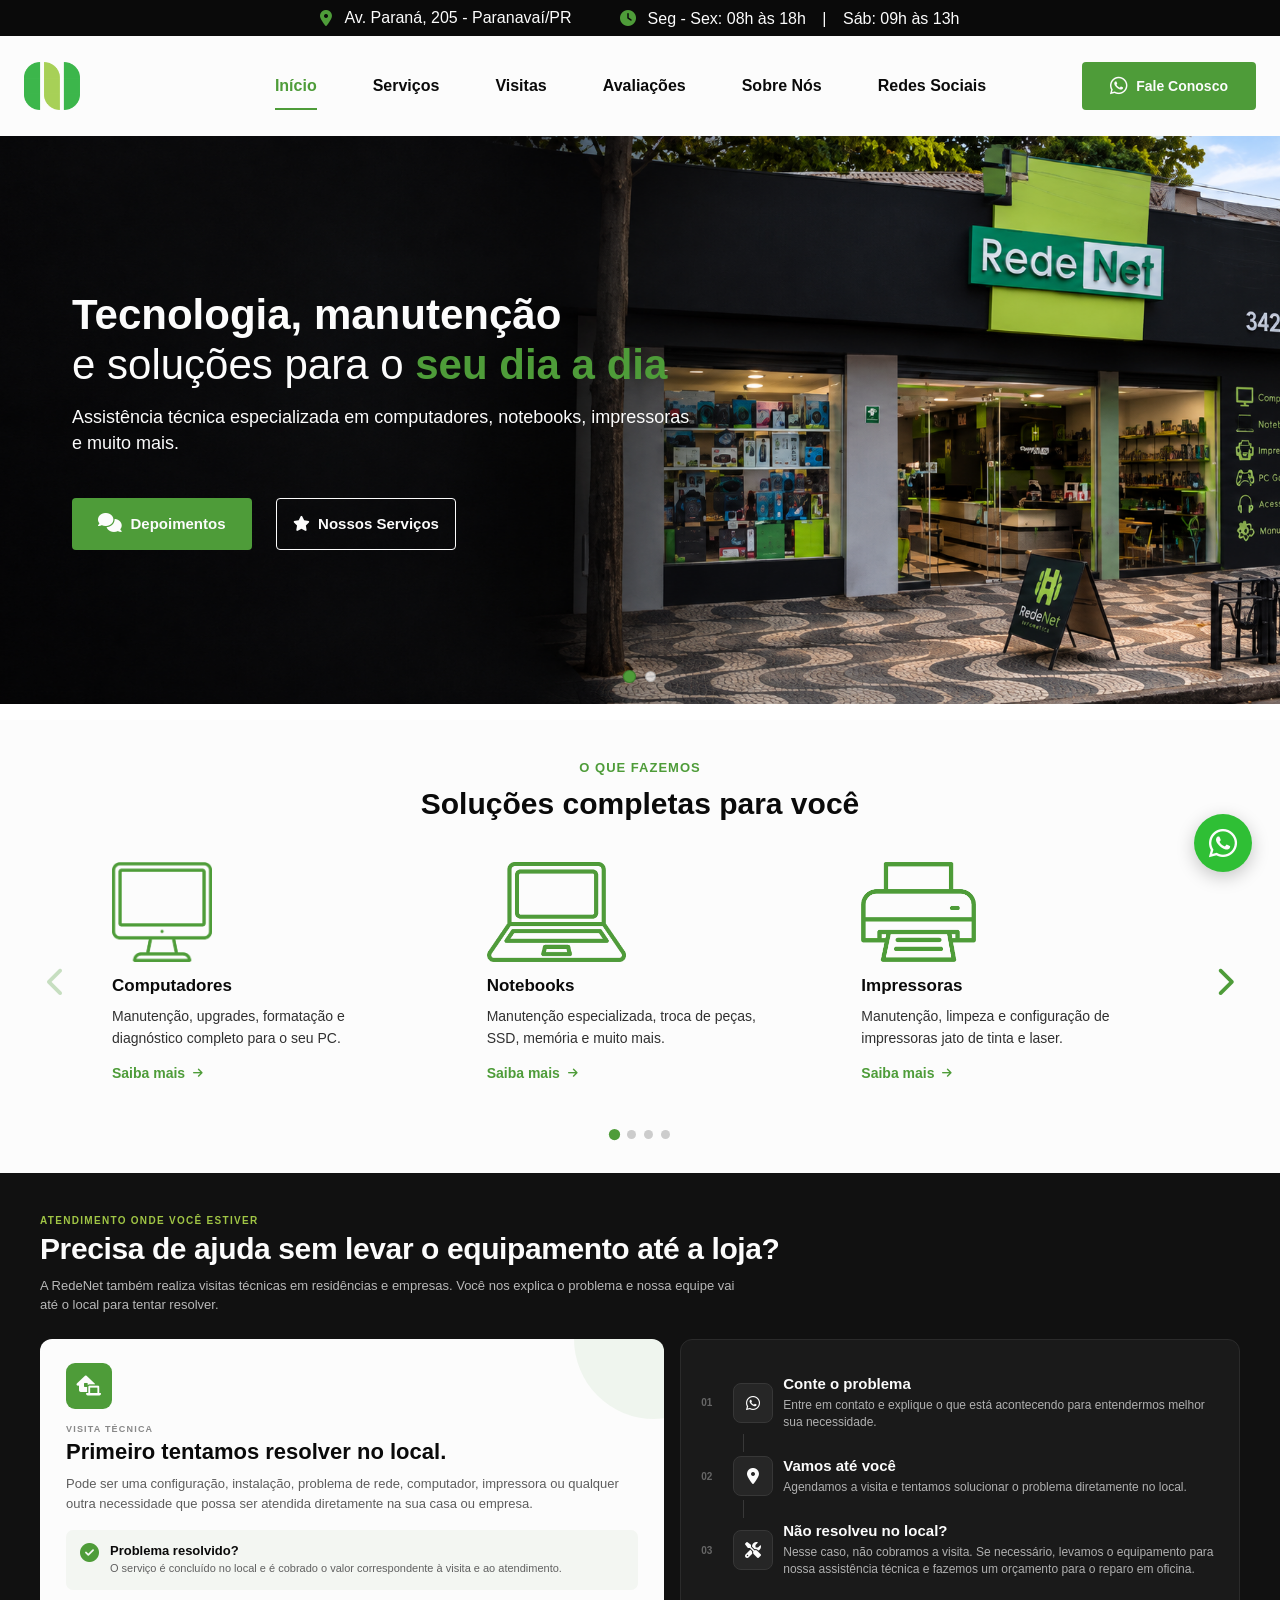
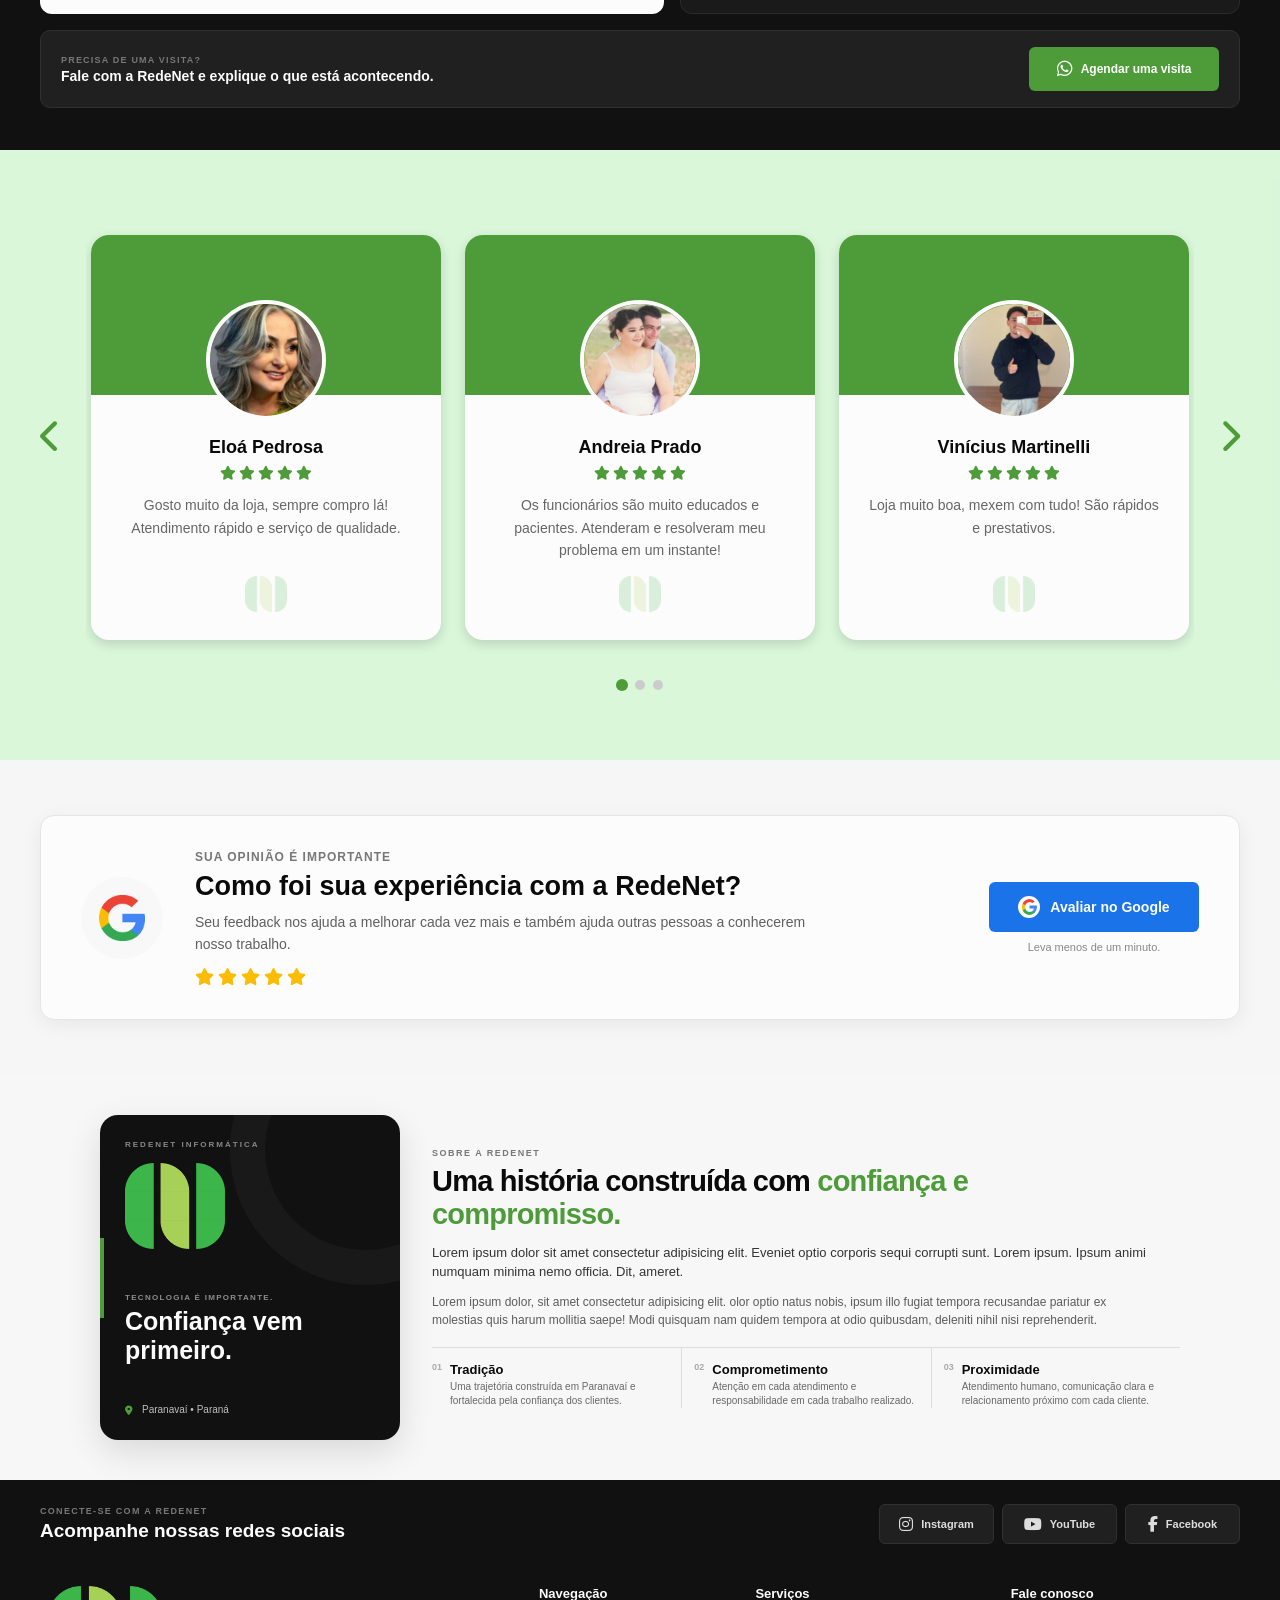
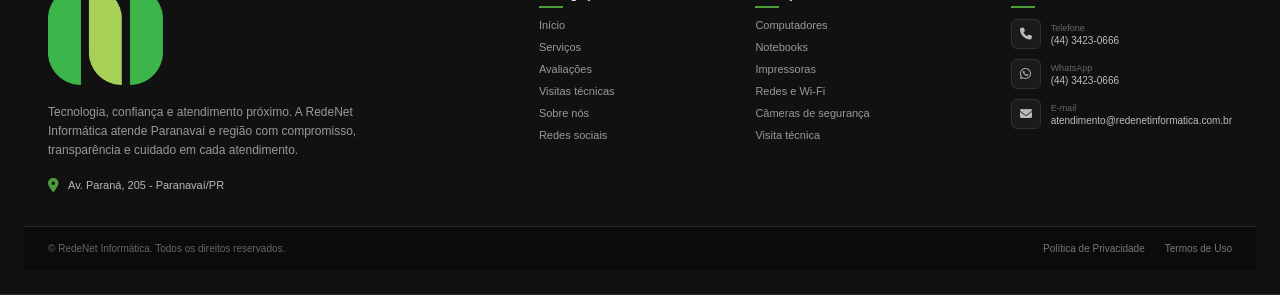
==== commit bfb41cd3: "added hero carousel, small corrections html" ====
--- a/index.html
+++ b/index.html
@@ -1,10 +1,9 @@
 <!DOCTYPE html>
 <html lang="pt-BR">
-
 <head>
     <meta charset="UTF-8">
     <meta name="viewport" content="width=device-width, initial-scale=1.0">
-    <title>RedeNet Informática - Paranavaí</title>
+    <title>Rede Net Informática - Paranavaí</title>
 
     <link rel="stylesheet" href="css/global.css">
     <link rel="stylesheet" href="css/header.css">
@@ -17,10 +16,10 @@
     <link rel="stylesheet" href="css/about_us.css">
     <link rel="stylesheet" href="css/social_media.css">
     <link rel="stylesheet" href="css/footer.css">
+
     <link rel="icon" type="image/png" href="assets/favicon.png">
     <link rel="stylesheet" href="https://cdnjs.cloudflare.com/ajax/libs/font-awesome/6.7.2/css/all.min.css">
 </head>
-
 <body>
     <header>
         <div class="info">
@@ -37,13 +36,12 @@
 
         <nav class="navBar">
             <a href="#inicio" class="logoLink">
-                <img src="assets/horizontal_logo.png" alt="RedeNet Informática" id="desktopLogo" class="logo">
-                <img src="assets/logo_extensed.png" alt="RedeNet Informática" id="mobileLogo" class="logo">
+                <img src="assets/horizontal_logo.png" alt="Rede Net Informática" id="desktopLogo" class="logo">
+                <img src="assets/logo_extensed.png" alt="Rede Net Informática" id="mobileLogo" class="logo">
             </a>
 
             <div class="navRight">
                 <div class="menu">
-                    <!--<a href="#inicio" class="active">Início</a>!-->
                     <a href="#inicio">Início</a>
                     <a href="#servicos">Serviços</a>
                     <a href="#visitas">Visitas</a>
@@ -52,7 +50,7 @@
                     <a href="#redes">Redes Sociais</a>
                 </div>
 
-                <a href="#" class="whatsapp">
+                <a href="https://wa.me/554434230666" target="_blank" class="whatsapp">
                     <i class="fa-brands fa-whatsapp"></i>
                     Fale Conosco
                 </a>
@@ -65,50 +63,88 @@
         </nav>
     </header>
 
-    <section class="hero" id="inicio">
-        <div class="heroContent">
-            <h1>
-                <strong>Tecnologia, manutenção</strong><br>
-                e soluções para o <span>seu dia a dia</span>
-            </h1>
-
-            <p>
-                Assistência técnica especializada em computadores, notebooks,
-                impressoras e muito mais.
-            </p>
-
-            <div class="heroButtons">
-                <a href="#avaliacoes" class="heroWhatsapp">
-                    <i class="fa-solid fa-comments"></i>
-                    Depoimentos
-                </a>
-
-                <a href="#servicos" class="heroServices">
-                    <i class="fa-solid fa-star"></i>
-                    Nossos Serviços
-                </a>
-            </div>
+    <!-- HERO SECTION -->
+    <section class="hero" id="inicio" aria-label="Banner Rede Net Informática">
+        <div class="heroTrack">
+
+            <!-- banner1 -->
+            <div class="heroSlide heroSlideOne" aria-hidden="true" inert>
+                <div class="heroContent">
+                    <h1>
+                        <strong>Tecnologia, manutenção</strong><br>
+                        e soluções para o <span>seu dia a dia</span>
+                    </h1>
+                    <p>
+                        Assistência técnica especializada em computadores, notebooks,
+                        impressoras e muito mais.
+                    </p>
+
+                    <div class="heroButtons">
+                        <a href="#avaliacoes" class="heroWhatsapp">
+                            <i class="fa-solid fa-comments"></i>
+                            Depoimentos
+                        </a>
+                        <a href="#servicos" class="heroServices">
+                            <i class="fa-solid fa-star"></i>
+                            Nossos Serviços
+                        </a>
+                    </div>
+                </div>
+            </div>
+
+            <!-- banner2 -->
+            <div class="heroSlide heroSlideTwo" aria-hidden="true" inert>
+                <div class="heroContent">
+                    <h1>
+                        <strong>20 anos de RedeNet.</strong><br>
+                        Lorem, ipsum. <span>Sit, amet consectetur.</span>
+                    </h1>
+
+                    <p>
+                        Lorem ipsum dolor sit amet consectetur adipisicing elit.
+                        Voluptatem, rerum.
+                    </p>
+
+                    <div class="heroButtons">
+                        <a href="#sobre" class="heroPrimary">
+                            <i class="fa-solid fa-award"></i>
+                            Nossa História
+                        </a>
+
+                        <a href="#visitas" class="heroSecondary">
+                            <i class="fa-solid fa-wrench"></i>
+                            Agende uma Visita
+                        </a>
+                    </div>
+                </div>
+            </div>
+        </div>
+
+        <div class="heroDots" aria-label="Selecionar banner">
+            <button type="button" class="heroDot active" aria-label="Mostrar banner principal"
+                aria-current="true"></button>
+
+            <button type="button" class="heroDot" aria-label="Mostrar banner dos 20 anos" aria-current="false"></button>
         </div>
     </section>
 
+    <!-- SERVICES SECTION -->
     <section class="services" id="servicos">
-
         <div class="servicesTitle">
             <span>O QUE FAZEMOS</span>
             <h2>Soluções completas para você</h2>
+
+            <!-- MOBILE DIV -->
             <div class="titleLine"></div>
         </div>
 
         <div class="servicesCarousel">
-
             <button class="serviceArrow servicePrev" aria-label="Serviço anterior">
                 <i class="fa-solid fa-chevron-left"></i>
             </button>
 
             <div class="servicesSlider">
-
                 <div class="servicesTrack">
-
                     <article class="serviceCard">
                         <div class="serviceIcon">
                             <img src="assets/icons/computer_icon.png" alt="">
@@ -116,7 +152,6 @@
 
                         <div class="serviceText">
                             <h3>Computadores</h3>
-
                             <p>
                                 Manutenção, upgrades, formatação e diagnóstico
                                 completo para o seu PC.
@@ -129,7 +164,6 @@
                         </div>
                     </article>
 
-
                     <article class="serviceCard">
                         <div class="serviceIcon">
                             <img src="assets/icons/notebook_icon.png" alt="">
@@ -137,7 +171,6 @@
 
                         <div class="serviceText">
                             <h3>Notebooks</h3>
-
                             <p>
                                 Manutenção especializada, troca de peças,
                                 SSD, memória e muito mais.
@@ -150,7 +183,6 @@
                         </div>
                     </article>
 
-
                     <article class="serviceCard">
                         <div class="serviceIcon">
                             <img src="assets/icons/printer_icon.png" alt="">
@@ -158,7 +190,6 @@
 
                         <div class="serviceText">
                             <h3>Impressoras</h3>
-
                             <p>
                                 Manutenção, limpeza e configuração de impressoras
                                 jato de tinta e laser.
@@ -171,7 +202,6 @@
                         </div>
                     </article>
 
-
                     <article class="serviceCard">
                         <div class="serviceIcon">
                             <img src="assets/icons/gamer_icon.png" alt="">
@@ -179,7 +209,6 @@
 
                         <div class="serviceText">
                             <h3>PC Gamer</h3>
-
                             <p>
                                 Montagem personalizada, upgrades e acessórios
                                 para seu setup gamer.
@@ -192,7 +221,6 @@
                         </div>
                     </article>
 
-
                     <article class="serviceCard">
                         <div class="serviceIcon">
                             <img src="assets/icons/ethernet_icon.png" alt="">
@@ -200,7 +228,6 @@
 
                         <div class="serviceText">
                             <h3>Rede Ethernet e Wifi</h3>
-
                             <p>
                                 Configuramos sua wifi ou cabo de rede
                                 na sua casa. Além de fazermos cabos de rede
@@ -221,7 +248,6 @@
 
                         <div class="serviceText">
                             <h3>Cameras de Segurança</h3>
-
                             <p>
                                 Configuramos suas cameras de segurança
                                 na sua própria residência ou empresa.
@@ -233,33 +259,25 @@
                             </a>
                         </div>
                     </article>
-
-                </div>
-
+                </div>
             </div>
 
             <button class="serviceArrow serviceNext" aria-label="Próximo serviço">
                 <i class="fa-solid fa-chevron-right"></i>
             </button>
-
         </div>
 
         <div class="serviceDots"></div>
-
     </section>
 
     <div class="serviceModal" id="serviceModal">
-
         <div class="serviceModalOverlay"></div>
-
         <div class="serviceModalBox">
-
             <button class="serviceModalClose" aria-label="Fechar modal">
                 <i class="fa-solid fa-xmark"></i>
             </button>
 
             <div class="serviceModalHeader">
-
                 <div class="serviceModalIcon">
                     <i id="modalIcon" class="fa-solid fa-laptop"></i>
                 </div>
@@ -268,22 +286,18 @@
                     <span>SERVIÇOS REDENET</span>
 
                     <h2 id="modalTitle">Notebooks</h2>
-
                     <p id="modalDescription">
                         Manutenção especializada para notebooks.
                     </p>
                 </div>
-
             </div>
 
             <div class="serviceModalLine"></div>
 
             <div class="serviceModalContent">
-
                 <h3>Como podemos ajudar?</h3>
 
                 <div class="serviceModalItems" id="modalItems"></div>
-
                 <div class="serviceModalInfo">
                     <i class="fa-solid fa-circle-info"></i>
 
@@ -291,11 +305,9 @@
                         Traga seu equipamento até a RedeNet para uma avaliação.
                     </p>
                 </div>
-
             </div>
 
             <div class="serviceModalFooter">
-
                 <a href="https://wa.me/554434230666" target="_blank" rel="noopener noreferrer"
                     class="serviceModalWhatsapp">
                     <i class="fa-brands fa-whatsapp"></i>
@@ -305,185 +317,139 @@
                 <button class="serviceModalBack">
                     Continuar navegando
                 </button>
-
-            </div>
-
-        </div>
-
+            </div>
+        </div>
     </div>
 
-<section class="technicalVisit" id="visitas">
-
-    <div class="technicalVisitContainer">
-
-        <div class="technicalVisitHeader">
-
-            <span class="technicalVisitLabel">
-                ATENDIMENTO ONDE VOCÊ ESTIVER
-            </span>
-
-            <h2>
-                Precisa de ajuda sem levar o equipamento até a loja?
-            </h2>
-
-            <p>
-                A RedeNet também realiza visitas técnicas em residências
-                e empresas. Você nos explica o problema e nossa equipe vai
-                até o local para tentar resolver.
-            </p>
-
-        </div>
-
-
-        <div class="technicalVisitContent">
-
-            <div class="technicalVisitMain">
-
-                <div class="technicalVisitIcon">
-                    <i class="fa-solid fa-house-laptop"></i>
-                </div>
-
-                <span class="technicalVisitSmall">
-                    VISITA TÉCNICA
+    <section class="technicalVisit" id="visitas">
+        <div class="technicalVisitContainer">
+            <div class="technicalVisitHeader">
+                <span class="technicalVisitLabel">
+                    ATENDIMENTO ONDE VOCÊ ESTIVER
                 </span>
 
-                <h3>
-                    Primeiro tentamos resolver no local.
-                </h3>
-
+                <h2>
+                    Precisa de ajuda sem levar o equipamento até a loja?
+                </h2>
                 <p>
-                    Pode ser uma configuração, instalação, problema de rede,
-                    computador, impressora ou qualquer outra necessidade
-                    que possa ser atendida diretamente na sua casa ou empresa.
+                    A RedeNet também realiza visitas técnicas em residências
+                    e empresas. Você nos explica o problema e nossa equipe vai
+                    até o local para tentar resolver.
                 </p>
-
-                <div class="technicalVisitHighlight">
-
-                    <i class="fa-solid fa-circle-check"></i>
-
-                    <div>
-                        <strong>Problema resolvido?</strong>
-
-                        <span>
-                            O serviço é concluído no local e é cobrado
-                            o valor correspondente à visita e ao atendimento.
+            </div>
+
+            <div class="technicalVisitContent">
+                <div class="technicalVisitMain">
+                    <div class="technicalVisitIcon">
+                        <i class="fa-solid fa-house-laptop"></i>
+                    </div>
+                    <span class="technicalVisitSmall">
+                        VISITA TÉCNICA
+                    </span>
+
+                    <h3>
+                        Primeiro tentamos resolver no local.
+                    </h3>
+                    <p>
+                        Pode ser uma configuração, instalação, problema de rede,
+                        computador, impressora ou qualquer outra necessidade
+                        que possa ser atendida diretamente na sua casa ou empresa.
+                    </p>
+
+                    <div class="technicalVisitHighlight">
+                        <i class="fa-solid fa-circle-check"></i>
+                        <div>
+                            <strong>Problema resolvido?</strong>
+                            <span>
+                                O serviço é concluído no local e é cobrado
+                                o valor correspondente à visita e ao atendimento.
+                            </span>
+                        </div>
+                    </div>
+                </div>
+
+                <div class="technicalVisitFlow">
+                    <div class="technicalVisitStep">
+                        <span class="technicalVisitNumber">
+                            01
                         </span>
-                    </div>
-
-                </div>
-
-            </div>
-
-
-            <div class="technicalVisitFlow">
-
-                <div class="technicalVisitStep">
-
-                    <span class="technicalVisitNumber">
-                        01
-                    </span>
-
-                    <div class="technicalVisitStepIcon">
-                        <i class="fa-brands fa-whatsapp"></i>
-                    </div>
-
-                    <div>
-                        <h3>Conte o problema</h3>
-
-                        <p>
-                            Entre em contato e explique o que está acontecendo
-                            para entendermos melhor sua necessidade.
-                        </p>
-                    </div>
-
-                </div>
-
-
-                <div class="technicalVisitLine"></div>
-
-
-                <div class="technicalVisitStep">
-
-                    <span class="technicalVisitNumber">
-                        02
-                    </span>
-
-                    <div class="technicalVisitStepIcon">
-                        <i class="fa-solid fa-location-dot"></i>
-                    </div>
-
-                    <div>
-                        <h3>Vamos até você</h3>
-
-                        <p>
-                            Agendamos a visita e tentamos solucionar
-                            o problema diretamente no local.
-                        </p>
-                    </div>
-
-                </div>
-
-
-                <div class="technicalVisitLine"></div>
-
-
-                <div class="technicalVisitStep">
-
-                    <span class="technicalVisitNumber">
-                        03
-                    </span>
-
-                    <div class="technicalVisitStepIcon">
-                        <i class="fa-solid fa-screwdriver-wrench"></i>
-                    </div>
-
-                    <div>
-                        <h3>Não resolveu no local?</h3>
-
-                        <p>
-                            Nesse caso, não cobramos a visita. Se necessário,
-                            levamos o equipamento para nossa assistência técnica
-                            e fazemos um orçamento para o reparo em oficina.
-                        </p>
-                    </div>
-
-                </div>
-
-            </div>
-
-        </div>
-
-
-        <div class="technicalVisitFooter">
-
-            <div>
-                <span>PRECISA DE UMA VISITA?</span>
-
-                <strong>
-                    Fale com a RedeNet e explique o que está acontecendo.
-                </strong>
-            </div>
-
-            <a
-                href="https://wa.me/554434230666"
-                target="_blank"
-                rel="noopener noreferrer"
-                class="technicalVisitButton"
-            >
-                <i class="fa-brands fa-whatsapp"></i>
-
-                Agendar uma visita
-            </a>
-
-        </div>
-
-    </div>
-
-</section>
+
+                        <div class="technicalVisitStepIcon">
+                            <i class="fa-brands fa-whatsapp"></i>
+                        </div>
+
+                        <div>
+                            <h3>Conte o problema</h3>
+                            <p>
+                                Entre em contato e explique o que está acontecendo
+                                para entendermos melhor sua necessidade.
+                            </p>
+                        </div>
+                    </div>
+
+                    <div class="technicalVisitLine"></div>
+
+                    <div class="technicalVisitStep">
+                        <span class="technicalVisitNumber">
+                            02
+                        </span>
+
+                        <div class="technicalVisitStepIcon">
+                            <i class="fa-solid fa-location-dot"></i>
+                        </div>
+
+                        <div>
+                            <h3>Vamos até você</h3>
+                            <p>
+                                Agendamos a visita e tentamos solucionar
+                                o problema diretamente no local.
+                            </p>
+                        </div>
+                    </div>
+
+                    <div class="technicalVisitLine"></div>
+
+                    <div class="technicalVisitStep">
+                        <span class="technicalVisitNumber">
+                            03
+                        </span>
+
+                        <div class="technicalVisitStepIcon">
+                            <i class="fa-solid fa-screwdriver-wrench"></i>
+                        </div>
+
+                        <div>
+                            <h3>Não resolveu no local?</h3>
+                            <p>
+                                Nesse caso, não cobramos a visita. Se necessário,
+                                levamos o equipamento para nossa assistência técnica
+                                e fazemos um orçamento para o reparo em oficina.
+                            </p>
+                        </div>
+                    </div>
+                </div>
+            </div>
+
+            <div class="technicalVisitFooter">
+                <div>
+                    <span>PRECISA DE UMA VISITA?</span>
+                    <strong>
+                        Fale com a RedeNet e explique o que está acontecendo.
+                    </strong>
+                </div>
+
+                <a href="https://wa.me/554434230666" target="_blank" rel="noopener noreferrer"
+                    class="technicalVisitButton">
+                    <i class="fa-brands fa-whatsapp"></i>
+
+                    Agendar uma visita
+                </a>
+            </div>
+        </div>
+    </section>
 
     <section class="reviews" id="avaliacoes">
         <div class="reviewsContainer">
-
             <button class="reviewArrow reviewPrev">
                 <i class="fa-solid fa-chevron-left"></i>
             </button>
@@ -491,13 +457,14 @@
             <div class="reviewsSlider">
                 <div class="reviewsTrack">
 
+                    <!-- Review1 -->
                     <div class="reviewCard">
                         <div class="reviewTop">
-                            <img src="assets/icons/perfil_icon.png" alt="Avaliador" class="reviewPerson">
+                            <img src="assets/reviewers/eloa_pedrosa.png" alt="Avaliador" class="reviewPerson">
                         </div>
 
                         <div class="reviewContent">
-                            <h3>Lorem Ipsum</h3>
+                            <h3>Eloá Pedrosa</h3>
 
                             <div class="reviewStars">
                                 <i class="fa-solid fa-star"></i>
@@ -508,7 +475,7 @@
                             </div>
 
                             <p>
-                                Lorem ipsum dolor sit amet, consectetur adipiscing elit.
+                                Gosto muito da loja, sempre compro lá!
                                 Atendimento rápido e serviço de qualidade.
                             </p>
 
@@ -516,14 +483,14 @@
                         </div>
                     </div>
 
-
+                    <!-- Review2 -->
                     <div class="reviewCard">
                         <div class="reviewTop">
-                            <img src="assets/icons/perfil_icon.png" alt="Avaliador" class="reviewPerson">
+                            <img src="assets/reviewers/andreia_prado.png" alt="Avaliador" class="reviewPerson">
                         </div>
 
                         <div class="reviewContent">
-                            <h3>Lorem Ipsum</h3>
+                            <h3>Andreia Prado</h3>
 
                             <div class="reviewStars">
                                 <i class="fa-solid fa-star"></i>
@@ -534,22 +501,22 @@
                             </div>
 
                             <p>
-                                Lorem ipsum dolor sit amet, consectetur adipiscing elit.
-                                Atendimento rápido e serviço de qualidade.
+                                Os funcionários são muito educados e pacientes.
+                                Atenderam e resolveram meu problema em um instante!
                             </p>
 
                             <img src="assets/favicon.png" alt="" class="reviewLogo">
                         </div>
                     </div>
 
-
+                    <!-- Review3 -->
                     <div class="reviewCard">
                         <div class="reviewTop">
-                            <img src="assets/icons/perfil_icon.png" alt="Avaliador" class="reviewPerson">
+                            <img src="assets/reviewers/vinicius_martinelli.png" alt="Avaliador" class="reviewPerson">
                         </div>
 
                         <div class="reviewContent">
-                            <h3>Lorem Ipsum</h3>
+                            <h3>Vinícius Martinelli</h3>
 
                             <div class="reviewStars">
                                 <i class="fa-solid fa-star"></i>
@@ -560,22 +527,21 @@
                             </div>
 
                             <p>
-                                Lorem ipsum dolor sit amet, consectetur adipiscing elit.
-                                Atendimento rápido e serviço de qualidade.
+                                Loja muito boa, mexem com tudo! São rápidos e prestativos.
                             </p>
 
                             <img src="assets/favicon.png" alt="" class="reviewLogo">
                         </div>
                     </div>
 
-
+                    <!-- Review4 -->
                     <div class="reviewCard">
                         <div class="reviewTop">
-                            <img src="assets/icons/perfil_icon.png" alt="Avaliador" class="reviewPerson">
+                            <img src="assets/reviewers/default.png" alt="Avaliador" class="reviewPerson">
                         </div>
 
                         <div class="reviewContent">
-                            <h3>Lorem Ipsum</h3>
+                            <h3>Vinicius Caleffi</h3>
 
                             <div class="reviewStars">
                                 <i class="fa-solid fa-star"></i>
@@ -586,22 +552,21 @@
                             </div>
 
                             <p>
-                                Lorem ipsum dolor sit amet, consectetur adipiscing elit.
-                                Atendimento rápido e serviço de qualidade.
+                                Serviço bem feito, gente honesta e confiável.
                             </p>
 
                             <img src="assets/favicon.png" alt="" class="reviewLogo">
                         </div>
                     </div>
 
-
+                    <!-- Review5 -->
                     <div class="reviewCard">
                         <div class="reviewTop">
-                            <img src="assets/icons/perfil_icon.png" alt="Avaliador" class="reviewPerson">
+                            <img src="assets/reviewers/jakeline_parron.png" alt="Avaliador" class="reviewPerson">
                         </div>
 
                         <div class="reviewContent">
-                            <h3>Lorem Ipsum</h3>
+                            <h3>Jakeline Parron</h3>
 
                             <div class="reviewStars">
                                 <i class="fa-solid fa-star"></i>
@@ -612,7 +577,7 @@
                             </div>
 
                             <p>
-                                ddd
+                                Incrivel variedade de produtos e serviços, gosto muito da loja.
                             </p>
 
                             <img src="assets/favicon.png" alt="" class="reviewLogo">
@@ -631,19 +596,15 @@
     </section>
 
     <section class="googleReviews">
-
         <div class="googleReviewsContainer">
-
             <div class="googleReviewsIcon">
                 <img src="assets/google_logo.png" alt="Google">
             </div>
 
             <div class="googleReviewsContent">
-
                 <span>SUA OPINIÃO É IMPORTANTE</span>
 
                 <h2>Como foi sua experiência com a RedeNet?</h2>
-
                 <p>
                     Seu feedback nos ajuda a melhorar cada vez mais
                     e também ajuda outras pessoas a conhecerem nosso trabalho.
@@ -656,11 +617,9 @@
                     <i class="fa-solid fa-star"></i>
                     <i class="fa-solid fa-star"></i>
                 </div>
-
             </div>
 
             <div class="googleReviewsAction">
-
                 <a href="https://search.google.com/local/writereview?placeid=ChIJy7AXHPqXkpQR2KSYTKijC3Y&utm_source=chatgpt.com"
                     target="_blank" rel="noopener noreferrer" class="googleReviewButton">
                     <img src="assets/google_logo.png" alt="">
@@ -670,18 +629,13 @@
                 <small>
                     Leva menos de um minuto.
                 </small>
-
-            </div>
-
-        </div>
-
+            </div>
+        </div>
     </section>
+
     <section class="aboutUs" id="sobre">
-
         <div class="aboutUsContainer">
-
             <div class="aboutUsIdentity">
-
                 <div class="aboutUsBrand">
                     <span class="aboutUsSmall">REDENET INFORMÁTICA</span>
 
@@ -703,12 +657,9 @@
                         Paranavaí • Paraná
                     </span>
                 </div>
-
-            </div>
-
+            </div>
 
             <div class="aboutUsContent">
-
                 <span class="aboutUsLabel">
                     SOBRE A REDENET
                 </span>
@@ -719,22 +670,18 @@
                 </h2>
 
                 <p class="aboutUsIntro">
-                    A RedeNet faz parte da rotina de clientes que procuram
-                    mais do que uma solução técnica. Ao longo de sua trajetória,
-                    a empresa construiu uma relação baseada em atendimento próximo,
-                    responsabilidade e confiança.
+                    Lorem ipsum dolor sit amet consectetur adipisicing elit.
+                    Eveniet optio corporis sequi corrupti sunt. Lorem ipsum.
+                    Ipsum animi numquam minima nemo officia. Dit, ameret.
                 </p>
-
                 <p>
-                    Cada atendimento é tratado com atenção e transparência.
-                    O compromisso é entender a necessidade de cada cliente,
-                    orientar de forma clara e realizar um trabalho cuidadoso,
-                    mantendo a qualidade que representa o nome RedeNet.
+                    Lorem ipsum dolor, sit amet consectetur adipisicing elit.
+                    olor optio natus nobis, ipsum illo fugiat tempora recusandae pariatur ex molestias
+                    quis harum mollitia saepe! Modi quisquam nam quidem tempora at odio quibusdam,
+                    deleniti nihil nisi reprehenderit.
                 </p>
 
-
                 <div class="aboutUsValues">
-
                     <div class="aboutUsValue">
                         <span>01</span>
 
@@ -748,7 +695,6 @@
                         </div>
                     </div>
 
-
                     <div class="aboutUsValue">
                         <span>02</span>
 
@@ -762,299 +708,180 @@
                         </div>
                     </div>
 
-
                     <div class="aboutUsValue">
                         <span>03</span>
 
                         <div>
                             <h3>Proximidade</h3>
-
                             <p>
                                 Atendimento humano, comunicação clara
                                 e relacionamento próximo com cada cliente.
                             </p>
                         </div>
                     </div>
-
-                </div>
-
-            </div>
-
-        </div>
-
+                </div>
+            </div>
+        </div>
     </section>
 
     <section class="socialMedia" id="redes">
-
-    <div class="socialMediaContainer">
-
-        <div class="socialMediaText">
-            <span>CONECTE-SE COM A REDENET</span>
-
-            <h2>
-                Acompanhe nossas redes sociais
-            </h2>
-        </div>
-
-
-        <div class="socialMediaLinks">
-
-            <a
-                href="#"
-                target="_blank"
-                rel="noopener noreferrer"
-                class="socialInstagram"
-                aria-label="Instagram"
-            >
-                <i class="fa-brands fa-instagram"></i>
-
-                <span>Instagram</span>
-            </a>
-
-
-            <a
-                href="#"
-                target="_blank"
-                rel="noopener noreferrer"
-                class="socialYoutube"
-                aria-label="YouTube"
-            >
-                <i class="fa-brands fa-youtube"></i>
-
-                <span>YouTube</span>
-            </a>
-
-
-            <a
-                href="#"
-                target="_blank"
-                rel="noopener noreferrer"
-                class="socialFacebook"
-                aria-label="Facebook"
-            >
-                <i class="fa-brands fa-facebook-f"></i>
-
-                <span>Facebook</span>
-            </a>
-
-        </div>
-
-    </div>
-<footer class="footer">
-
-    <div class="footerMain">
-
-        <div class="footerContainer">
-
-            <!-- MARCA -->
-
-            <div class="footerBrand">
-
-                <a href="#inicio" class="footerLogo">
-                    <img
-                        src="assets/horizontal_logo.png"
-                        alt="RedeNet Informática"
-                    >
+        <div class="socialMediaContainer">
+            <div class="socialMediaText">
+                <span>CONECTE-SE COM A REDENET</span>
+
+                <h2>
+                    Acompanhe nossas redes sociais
+                </h2>
+            </div>
+            <div class="socialMediaLinks">
+                <a href="#" target="_blank" rel="noopener noreferrer" class="socialInstagram" aria-label="Instagram">
+                    <i class="fa-brands fa-instagram"></i>
+
+                    <span>Instagram</span>
                 </a>
 
-                <p>
-                    Tecnologia, confiança e atendimento próximo.
-                    A RedeNet Informática atende Paranavaí e região
-                    com compromisso, transparência e cuidado em
-                    cada atendimento.
-                </p>
-
-                <div class="footerAddress">
-
-                    <i class="fa-solid fa-location-dot"></i>
-
-                    <a
-                        href="https://share.google/7xHJjoZGep4e3vBHG"
-                        target="_blank"
-                        rel="noopener noreferrer"
-                    >
-                        Av. Paraná, 205 - Paranavaí/PR
-                    </a>
-
-                </div>
-
-            </div>
-
-
-            <!-- NAVEGAÇÃO -->
-
-            <nav
-                class="footerColumn"
-                aria-label="Navegação do rodapé"
-            >
-
-                <h3>Navegação</h3>
-
-                <a href="#inicio">Início</a>
-
-                <a href="#servicos">Serviços</a>
-
-                <a href="#avaliacoes">Avaliações</a>
-
-                <a href="#visitas">Visitas técnicas</a>
-
-                <a href="#sobre">Sobre nós</a>
-
-                <a href="#redes">Redes sociais</a>
-
-            </nav>
-
-
-            <!-- SERVIÇOS -->
-
-            <nav
-                class="footerColumn"
-                aria-label="Serviços da RedeNet"
-            >
-
-                <h3>Serviços</h3>
-
-                <a href="#servicos">
-                    Computadores
+                <a href="#" target="_blank" rel="noopener noreferrer" class="socialYoutube" aria-label="YouTube">
+                    <i class="fa-brands fa-youtube"></i>
+
+                    <span>YouTube</span>
                 </a>
 
-                <a href="#servicos">
-                    Notebooks
+                <a href="#" target="_blank" rel="noopener noreferrer" class="socialFacebook" aria-label="Facebook">
+                    <i class="fa-brands fa-facebook-f"></i>
+
+                    <span>Facebook</span>
                 </a>
-
-                <a href="#servicos">
-                    Impressoras
-                </a>
-
-                <a href="#servicos">
-                    Redes e Wi-Fi
-                </a>
-
-                <a href="#servicos">
-                    Câmeras de segurança
-                </a>
-
-                <a href="#visitas">
-                    Visita técnica
-                </a>
-
-            </nav>
-
-
-            <!-- CONTATO -->
-
-            <address class="footerColumn footerContact">
-
-                <h3>Fale conosco</h3>
-
-
-                <a href="tel:+554434230666">
-
-                    <i class="fa-solid fa-phone"></i>
-
-                    <div>
-                        <span>Telefone</span>
-
-                        <strong>
-                            (44) 3423-0666
-                        </strong>
-                    </div>
-
-                </a>
-
-
-                <a
-                    href="https://wa.me/554434230666"
-                    target="_blank"
-                    rel="noopener noreferrer"
-                >
-
-                    <i class="fa-brands fa-whatsapp"></i>
-
-                    <div>
-                        <span>WhatsApp</span>
-
-                        <strong>
-                            (44) 3423-0666
-                        </strong>
-                    </div>
-
-                </a>
-
-
-                <a href="mailto:vendas2@redenetinfo.com">
-
-                    <i class="fa-solid fa-envelope"></i>
-
-                    <div>
-                        <span>E-mail</span>
-
-                        <strong>
-                            vendas2@redenetinfo.com
-                        </strong>
-                    </div>
-
-                </a>
-
-            </address>
-
-        </div>
-
-    </div>
-
-
-    <!-- PARTE INFERIOR -->
-
-    <div class="footerBottom">
-
-        <div class="footerBottomContainer">
-
-            <p>
-                © <span id="footerYear"></span>
-                RedeNet Informática. Todos os direitos reservados.
-            </p>
-
-
-            <nav
-                class="footerLegal"
-                aria-label="Informações legais"
-            >
-
-                <a href="politica-de-privacidade.html">
-                    Política de Privacidade
-                </a>
-
-                <a href="termos-de-uso.html">
-                    Termos de Uso
-                </a>
-
-            </nav>
-
-        </div>
-
-    </div>
-
-</footer>
-
-
-<button
-    class="backToTop"
-    id="backToTop"
-    aria-label="Voltar ao topo"
->
-    <i class="fa-solid fa-chevron-up"></i>
-</button>
-
-</section>
+            </div>
+        </div>
+
+        <footer class="footer">
+            <div class="footerMain">
+                <div class="footerContainer">
+
+                    <!-- About -->
+                    <div class="footerBrand">
+                        <a href="#inicio" class="footerLogo">
+                            <img src="assets/horizontal_logo.png" alt="RedeNet Informática">
+                        </a>
+
+                        <p>
+                            Tecnologia, confiança e atendimento próximo.
+                            A RedeNet Informática atende Paranavaí e região
+                            com compromisso, transparência e cuidado em
+                            cada atendimento.
+                        </p>
+
+                        <div class="footerAddress">
+                            <i class="fa-solid fa-location-dot"></i>
+                            <a href="https://share.google/7xHJjoZGep4e3vBHG" target="_blank" rel="noopener noreferrer">
+                                Av. Paraná, 205 - Paranavaí/PR
+                            </a>
+                        </div>
+                    </div>
+
+
+                    <!-- Navbar -->
+
+                    <nav class="footerColumn" aria-label="Navegação do rodapé">
+                        <h3>Navegação</h3>
+
+                        <a href="#inicio">Início</a>
+                        <a href="#servicos">Serviços</a>
+                        <a href="#avaliacoes">Avaliações</a>
+                        <a href="#visitas">Visitas técnicas</a>
+                        <a href="#sobre">Sobre nós</a>
+                        <a href="#redes">Redes sociais</a>
+                    </nav>
+
+                    <!-- Services -->
+                    <nav class="footerColumn" aria-label="Serviços da RedeNet">
+                        <h3>Serviços</h3>
+
+                        <a href="#servicos">
+                            Computadores
+                        </a>
+                        <a href="#servicos">
+                            Notebooks
+                        </a>
+                        <a href="#servicos">
+                            Impressoras
+                        </a>
+                        <a href="#servicos">
+                            Redes e Wi-Fi
+                        </a>
+                        <a href="#servicos">
+                            Câmeras de segurança
+                        </a>
+                        <a href="#visitas">
+                            Visita técnica
+                        </a>
+                    </nav>
+
+                    <!-- CONTACT -->
+                    <address class="footerColumn footerContact">
+                        <h3>Fale conosco</h3>
+
+                        <a href="https://wa.me/554434230666" target="_blank">
+                            <i class="fa-solid fa-phone"></i>
+                            <div>
+                                <span>Telefone</span>
+                                <strong>(44) 3423-0666</strong>
+                            </div>
+                        </a>
+
+                        <a href="https://wa.me/554434230666" target="_blank" rel="noopener noreferrer">
+                            <i class="fa-brands fa-whatsapp"></i>
+                            <div>
+                                <span>WhatsApp</span>
+                                <strong>(44) 3423-0666</strong>
+                            </div>
+                        </a>
+
+                        <a href="mailto:atendimento@redenetinformatica.com.br">
+                            <i class="fa-solid fa-envelope"></i>
+
+                            <div>
+                                <span>E-mail</span>
+                                <strong>atendimento@redenetinformatica.com.br</strong>
+                            </div>
+                        </a>
+                    </address>
+                </div>
+            </div>
+
+            <!-- Others -->
+            <div class="footerBottom">
+                <div class="footerBottomContainer">
+                    <p>
+                        © <span id="footerYear"></span>
+                        RedeNet Informática. Todos os direitos reservados.
+                    </p>
+
+                    <nav class="footerLegal" aria-label="Informações legais">
+                        <a href="#">
+                            Política de Privacidade
+                        </a>
+                        <a href="#">
+                            Termos de Uso
+                        </a>
+                    </nav>
+                </div>
+            </div>
+        </footer>
+
+        <button class="backToTop" id="backToTop" aria-label="Voltar ao topo">
+            <i class="fa-solid fa-chevron-up"></i>
+        </button>
+    </section>
+
     <a href="#" class="floatingWhatsapp" aria-label="Fale conosco pelo WhatsApp">
         <i class="fa-brands fa-whatsapp"></i>
     </a>
 
-
     <script src="js/main.js"></script>
     <script src="js/reviews.js"></script>
+    <script src="js/hero.js"></script>
     <script src="js/services/services.js"></script>
     <script src="js/services/services_modal.js"></script>
 </body>
-
 </html>
--- a/css/hero.css
+++ b/css/hero.css
@@ -1,19 +1,74 @@
 /* HERO */
 
 .hero {
+    position: relative;
+
     width: 100%;
     height: 568px;
 
+    overflow: hidden;
+
+    /* Agora cada slide tem sua propria imagem de fundo. */
+    background-image: none;
+    background-color: var(--black);
+}
+
+/* CARROSSEL */
+
+.heroTrack {
+    position: absolute;
+    inset: 0;
+
+    width: 100%;
+    height: 100%;
+
+    display: flex;
+
+    transition: transform 0.65s ease-in-out;
+}
+
+.heroSlide {
+    position: relative;
+
+    width: 100%;
+    min-width: 0;
+    height: 100%;
+
+    flex: 0 0 100%;
+
     display: flex;
     align-items: center;
 
-    background-image: url('../assets/hero_banner.png');
     background-size: cover;
     background-position: center;
     background-repeat: no-repeat;
 }
 
+/* IMAGENS DESKTOP */
+
+.heroSlideOne {
+    background-image: url('../assets/hero_banner.png');
+}
+
+.heroSlideTwo {
+    background-image: url('../assets/hero_banner2.png');
+}
+
+/* Escurece apenas a lateral do banner de aniversario para manter a leitura. */
+.heroSlideTwo::before {
+    content: "";
+    position: absolute;
+    inset: 0;
+    background: linear-gradient(90deg, rgba(0, 0, 0, 0.64), rgba(0, 0, 0, 0.16) 58%, transparent 85%);
+    pointer-events: none;
+}
+
+/* CONTEUDO DE CADA BANNER */
+
 .heroContent {
+    position: relative;
+    z-index: 1;
+
     width: 100%;
     max-width: 1600px;
 
@@ -52,7 +107,6 @@
 .heroButtons {
     display: flex;
     align-items: center;
-
     gap: 24px;
 
     margin-top: 42px;
@@ -65,7 +119,6 @@
     display: flex;
     align-items: center;
     justify-content: center;
-
     gap: 8px;
 
     text-decoration: none;
@@ -78,85 +131,136 @@
     transition: all 0.3s ease-in-out;
 }
 
-.heroWhatsapp {
+.heroWhatsapp,
+.heroPrimary {
     color: var(--white);
     background-color: var(--green);
 }
 
-.heroWhatsapp:hover {
+.heroWhatsapp:hover,
+.heroPrimary:hover {
     background-color: var(--darkGreen);
 }
 
-.heroWhatsapp i {
+.heroWhatsapp i,
+.heroPrimary i,
+.heroSecondary i {
     font-size: 19px;
 }
 
-.heroServices {
+.heroServices,
+.heroSecondary {
     color: var(--white);
-
     border: 1px solid var(--white);
 }
 
-.heroServices:hover {
+.heroServices:hover,
+.heroSecondary:hover {
     color: var(--black);
     background-color: var(--white);
 }
 
+/* DOTS */
+
+.heroDots {
+    position: absolute;
+    z-index: 3;
+
+    left: 50%;
+    bottom: 22px;
+
+    transform: translateX(-50%);
+
+    display: flex;
+    align-items: center;
+    justify-content: center;
+    gap: 10px;
+}
+
+.heroDot {
+    width: 11px;
+    height: 11px;
+
+    padding: 0;
+
+    background-color: rgba(255, 255, 255, 0.7);
+    border: 1px solid rgba(0, 0, 0, 0.2);
+    border-radius: 50%;
+
+    cursor: pointer;
+
+    transition: all 0.3s ease-in-out;
+}
+
+.heroDot.active {
+    background-color: var(--green);
+    transform: scale(1.2);
+}
+
+.heroDot:focus-visible {
+    outline: 2px solid var(--white);
+    outline-offset: 4px;
+}
 
 /* RESPONSIVIDADE */
 
 @media (max-width: 968px) {
 
     .hero {
-        position: relative;
         height: 600px;
+    }
+
+    .heroSlide {
         background-position: 65% center;
     }
 
-    .hero::before {
+    /* IMAGENS MOBILE */
+    .heroSlideOne {
+        background-image: url('../assets/mobile_herobanner.png');
+    }
+
+    .heroSlideTwo {
+        background-image: url('../assets/mobile_hero_banner2.png');
+    }
+
+    /* Mesmo tratamento de contraste que o hero mobile original. */
+    .heroSlide::before,
+    .heroSlideTwo::before {
         content: "";
-
         position: absolute;
-
         inset: 0;
-
         background: linear-gradient(
             90deg,
             rgba(0, 0, 0, 0.9) 0%,
             rgba(0, 0, 0, 0.72) 46%,
             rgba(0, 0, 0, 0.18) 100%
         );
-    }
-
-    .heroContent {
-        position: relative;
-        z-index: 1;
+        pointer-events: none;
     }
 
     .heroContent h1 {
         max-width: 500px;
-
         font-size: 38px;
     }
 
     .heroContent p {
         max-width: 470px;
-
         font-size: 17px;
     }
 }
-
 
 @media (max-width: 600px) {
 
     .hero {
         height: 600px;
-        background-image: url('../assets/mobile_hero_banner.png');
-
+    }
+
+    .heroSlide {
         background-position: 65% center;
     }
 
-    .hero::before {
+    .heroSlide::before,
+    .heroSlideTwo::before {
         background: linear-gradient(
             90deg,
             rgba(0, 0, 0, 0.94) 0%,
@@ -166,28 +270,18 @@
     }
 
     .heroContent {
-
-        display: flex;
-        justify-content: center;
-        align-items: center;
-        flex-direction: column;
-        text-align: center;
-
         padding: 0 20px;
     }
 
     .heroContent h1 {
         max-width: 360px;
-
         font-size: 34px;
         line-height: 1.25;
     }
 
     .heroContent p {
         max-width: 345px;
-
         margin-top: 24px;
-
         font-size: 16px;
         line-height: 1.55;
     }
@@ -197,7 +291,6 @@
 
         flex-direction: column;
         align-items: stretch;
-
         gap: 14px;
 
         margin-top: 28px;
@@ -207,18 +300,22 @@
         width: 100%;
         height: 54px;
     }
-}
-
+
+    .heroDots {
+        bottom: 16px;
+    }
+}
 
 @media (max-width: 390px) {
 
     .heroContent h1 {
-        font-size: 28px;
-        width: 330px;
-    }
-
-    .heroContent p {
-        font-size: 16px;
-        width: 300px;
-    }
-}+        font-size: 31px;
+    }
+}
+
+@media (prefers-reduced-motion: reduce) {
+    .heroTrack,
+    .heroDot {
+        transition: none;
+    }
+}
--- a/css/services/services.css
+++ b/css/services/services.css
@@ -8,7 +8,7 @@
     box-sizing: border-box;
 
     padding: 38px 24px 34px;
-    margin-top: 84px;
+    margin-top: 16px;
 
     background-color: var(--white);
 }
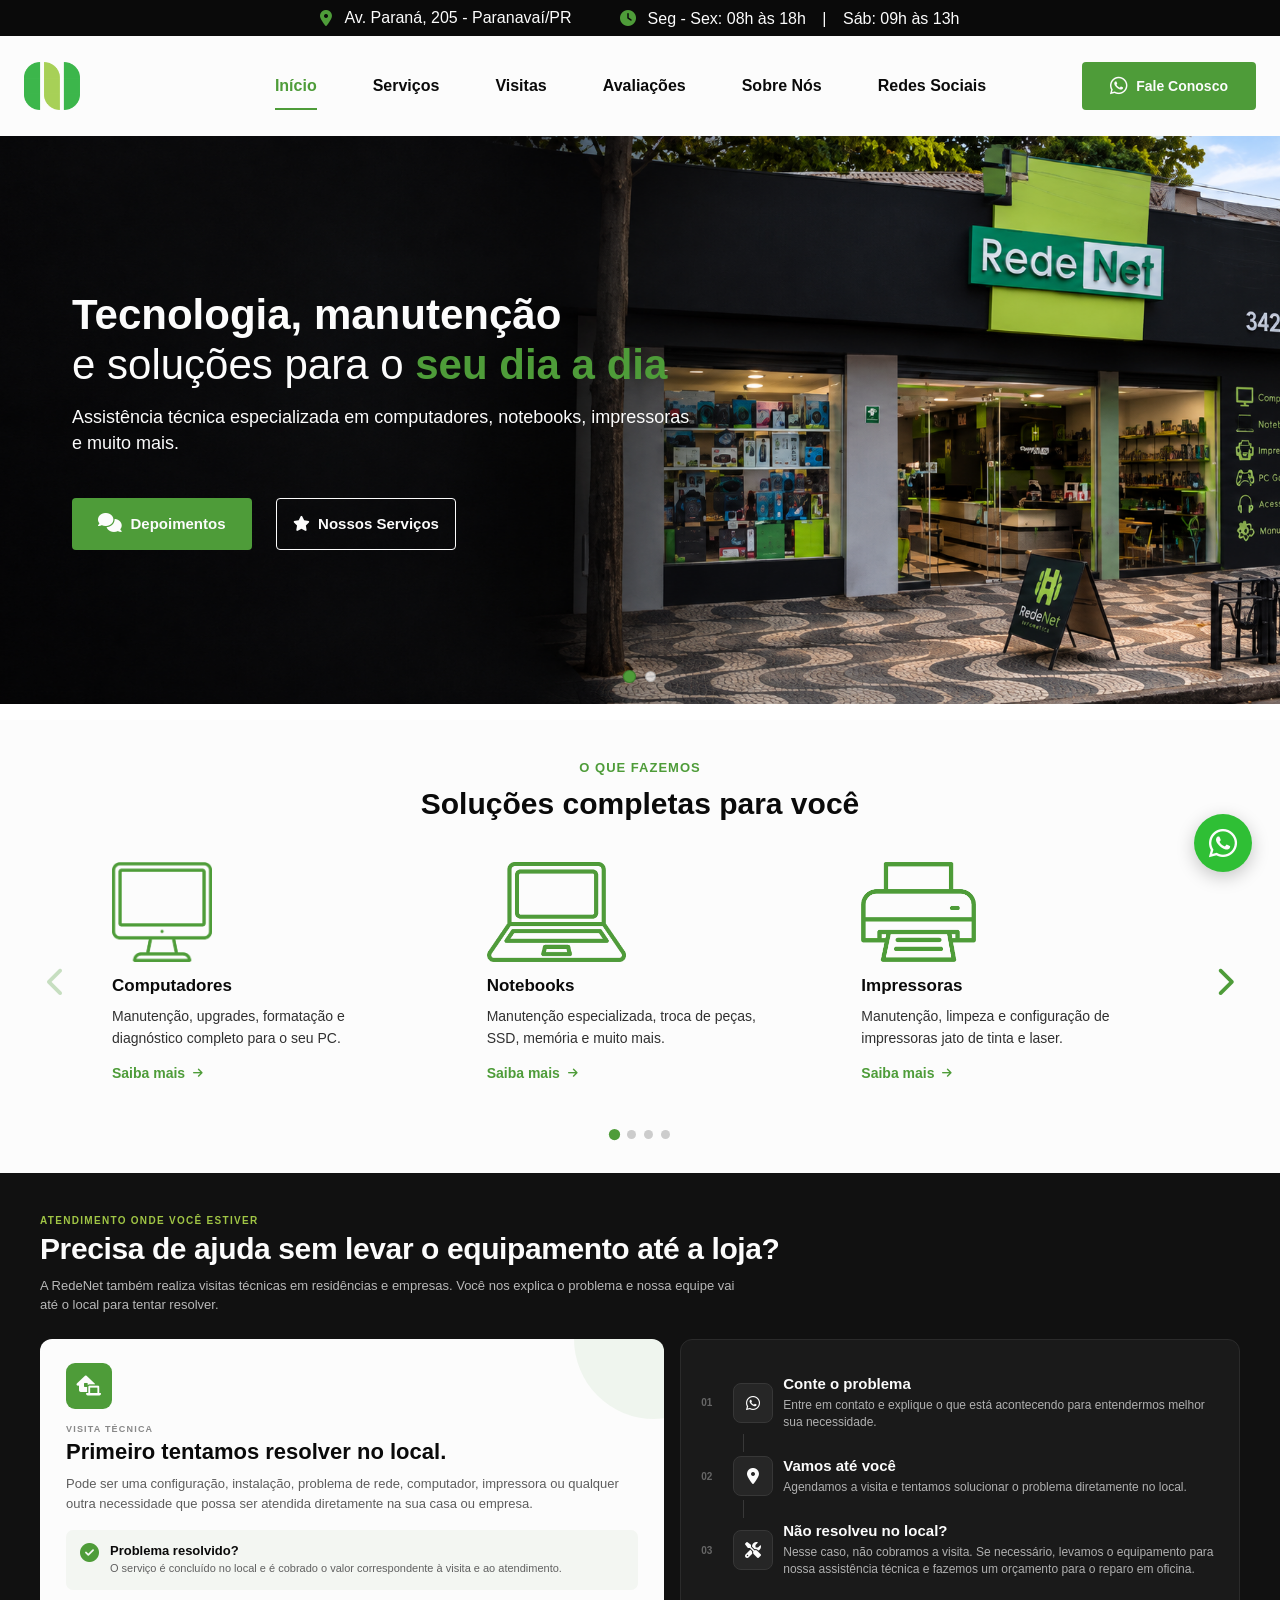
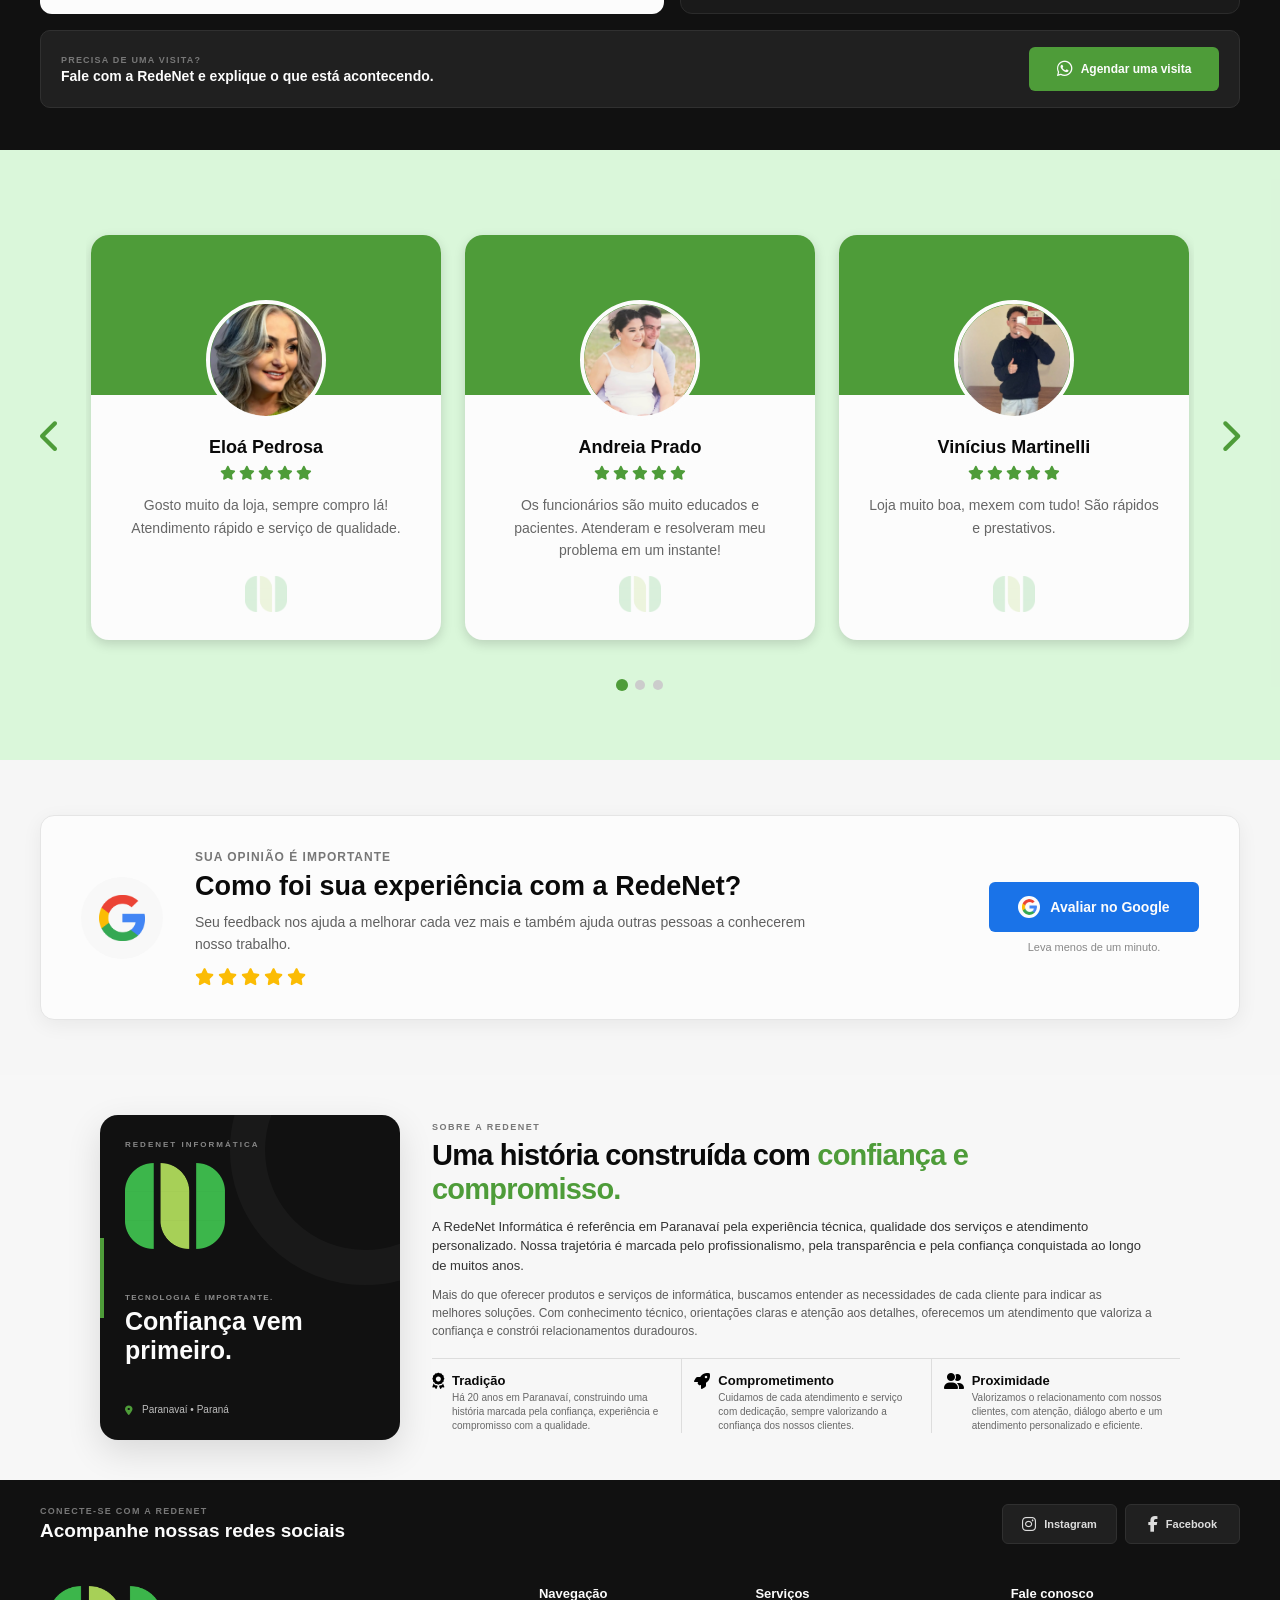
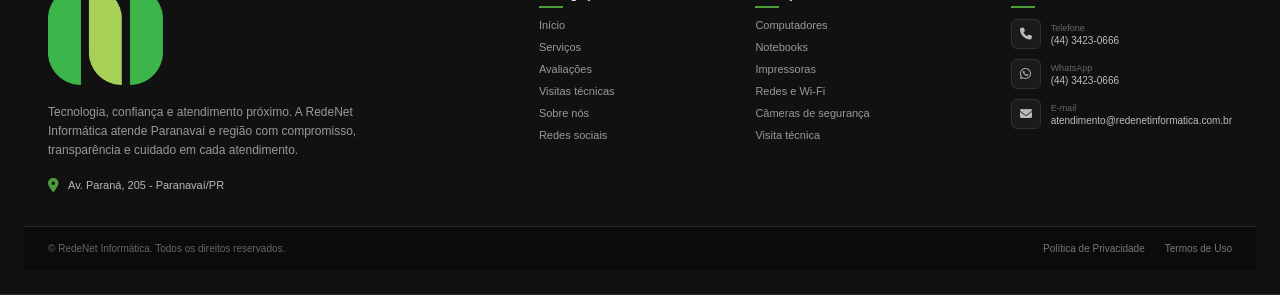
==== commit f7f75923: "copy texts changed" ====
--- a/index.html
+++ b/index.html
@@ -96,13 +96,15 @@
             <div class="heroSlide heroSlideTwo" aria-hidden="true" inert>
                 <div class="heroContent">
                     <h1>
-                        <strong>20 anos de RedeNet.</strong><br>
-                        Lorem, ipsum. <span>Sit, amet consectetur.</span>
+                        <strong><span>20 ANOS</span> oferecendo</strong><br>
+                        a melhor experiência <span>para você.</span>
+                        
+                        <br>
                     </h1>
 
                     <p>
-                        Lorem ipsum dolor sit amet consectetur adipisicing elit.
-                        Voluptatem, rerum.
+                        Oferecemos produtos de informática, assistência técnica e soluções para você e sua empresa. 
+                        Sempre com qualidade e profissionalismo.
                     </p>
 
                     <div class="heroButtons">
@@ -670,52 +672,53 @@
                 </h2>
 
                 <p class="aboutUsIntro">
-                    Lorem ipsum dolor sit amet consectetur adipisicing elit.
-                    Eveniet optio corporis sequi corrupti sunt. Lorem ipsum.
-                    Ipsum animi numquam minima nemo officia. Dit, ameret.
+                    A RedeNet Informática é referência em Paranavaí pela 
+                    experiência técnica, qualidade dos serviços e atendimento personalizado. 
+                    Nossa trajetória é marcada pelo profissionalismo, pela transparência 
+                    e pela confiança conquistada ao longo de muitos anos.
                 </p>
                 <p>
-                    Lorem ipsum dolor, sit amet consectetur adipisicing elit.
-                    olor optio natus nobis, ipsum illo fugiat tempora recusandae pariatur ex molestias
-                    quis harum mollitia saepe! Modi quisquam nam quidem tempora at odio quibusdam,
-                    deleniti nihil nisi reprehenderit.
+                    Mais do que oferecer produtos e serviços de informática, 
+                    buscamos entender as necessidades de cada cliente para indicar as melhores soluções. 
+                    Com conhecimento técnico, orientações claras e atenção aos detalhes, 
+                    oferecemos um atendimento que valoriza a confiança e constrói relacionamentos duradouros.
                 </p>
 
                 <div class="aboutUsValues">
                     <div class="aboutUsValue">
-                        <span>01</span>
+                        <i class="fa-solid fa-award"></i>
 
                         <div>
                             <h3>Tradição</h3>
 
                             <p>
-                                Uma trajetória construída em Paranavaí
-                                e fortalecida pela confiança dos clientes.
+                               Há 20 anos em Paranavaí, construindo uma história marcada pela 
+                               confiança, experiência e compromisso com a qualidade.
                             </p>
                         </div>
                     </div>
 
                     <div class="aboutUsValue">
-                        <span>02</span>
+                        <i class="fa-solid fa-rocket"></i>
 
                         <div>
                             <h3>Comprometimento</h3>
 
                             <p>
-                                Atenção em cada atendimento e responsabilidade
-                                em cada trabalho realizado.
+                                Cuidamos de cada atendimento e serviço com dedicação, 
+                                sempre valorizando a confiança dos nossos clientes.
                             </p>
                         </div>
                     </div>
 
                     <div class="aboutUsValue">
-                        <span>03</span>
+                        <i class="fa-solid fa-user-group"></i>
 
                         <div>
                             <h3>Proximidade</h3>
                             <p>
-                                Atendimento humano, comunicação clara
-                                e relacionamento próximo com cada cliente.
+                                Valorizamos o relacionamento com nossos clientes, com atenção, diálogo aberto 
+                                e um atendimento personalizado e eficiente.
                             </p>
                         </div>
                     </div>
@@ -734,19 +737,13 @@
                 </h2>
             </div>
             <div class="socialMediaLinks">
-                <a href="#" target="_blank" rel="noopener noreferrer" class="socialInstagram" aria-label="Instagram">
+                <a href="https://instagram.com/redenet.informatica" target="_blank" rel="noopener noreferrer" class="socialInstagram" aria-label="Instagram">
                     <i class="fa-brands fa-instagram"></i>
 
                     <span>Instagram</span>
                 </a>
 
-                <a href="#" target="_blank" rel="noopener noreferrer" class="socialYoutube" aria-label="YouTube">
-                    <i class="fa-brands fa-youtube"></i>
-
-                    <span>YouTube</span>
-                </a>
-
-                <a href="#" target="_blank" rel="noopener noreferrer" class="socialFacebook" aria-label="Facebook">
+                <a href="https://facebook.com/redenetinfo" target="_blank" rel="noopener noreferrer" class="socialFacebook" aria-label="Facebook">
                     <i class="fa-brands fa-facebook-f"></i>
 
                     <span>Facebook</span>
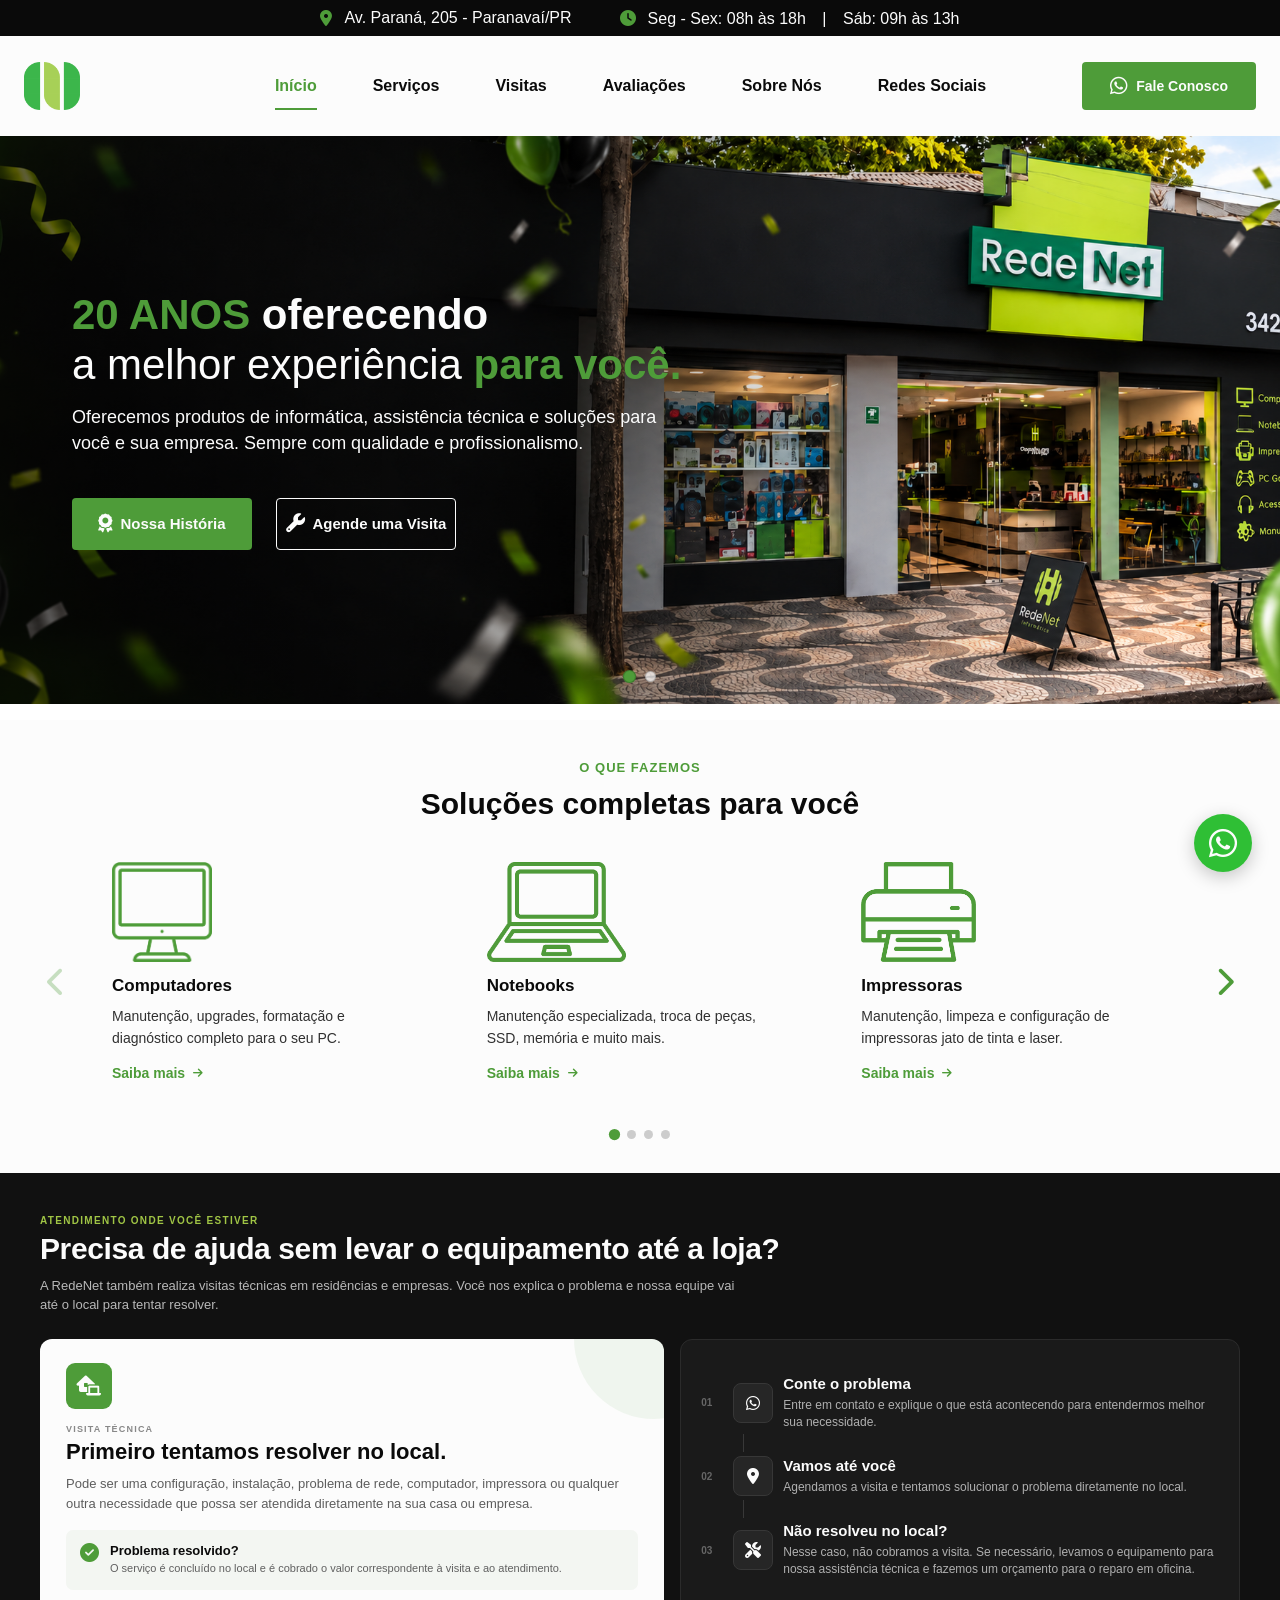
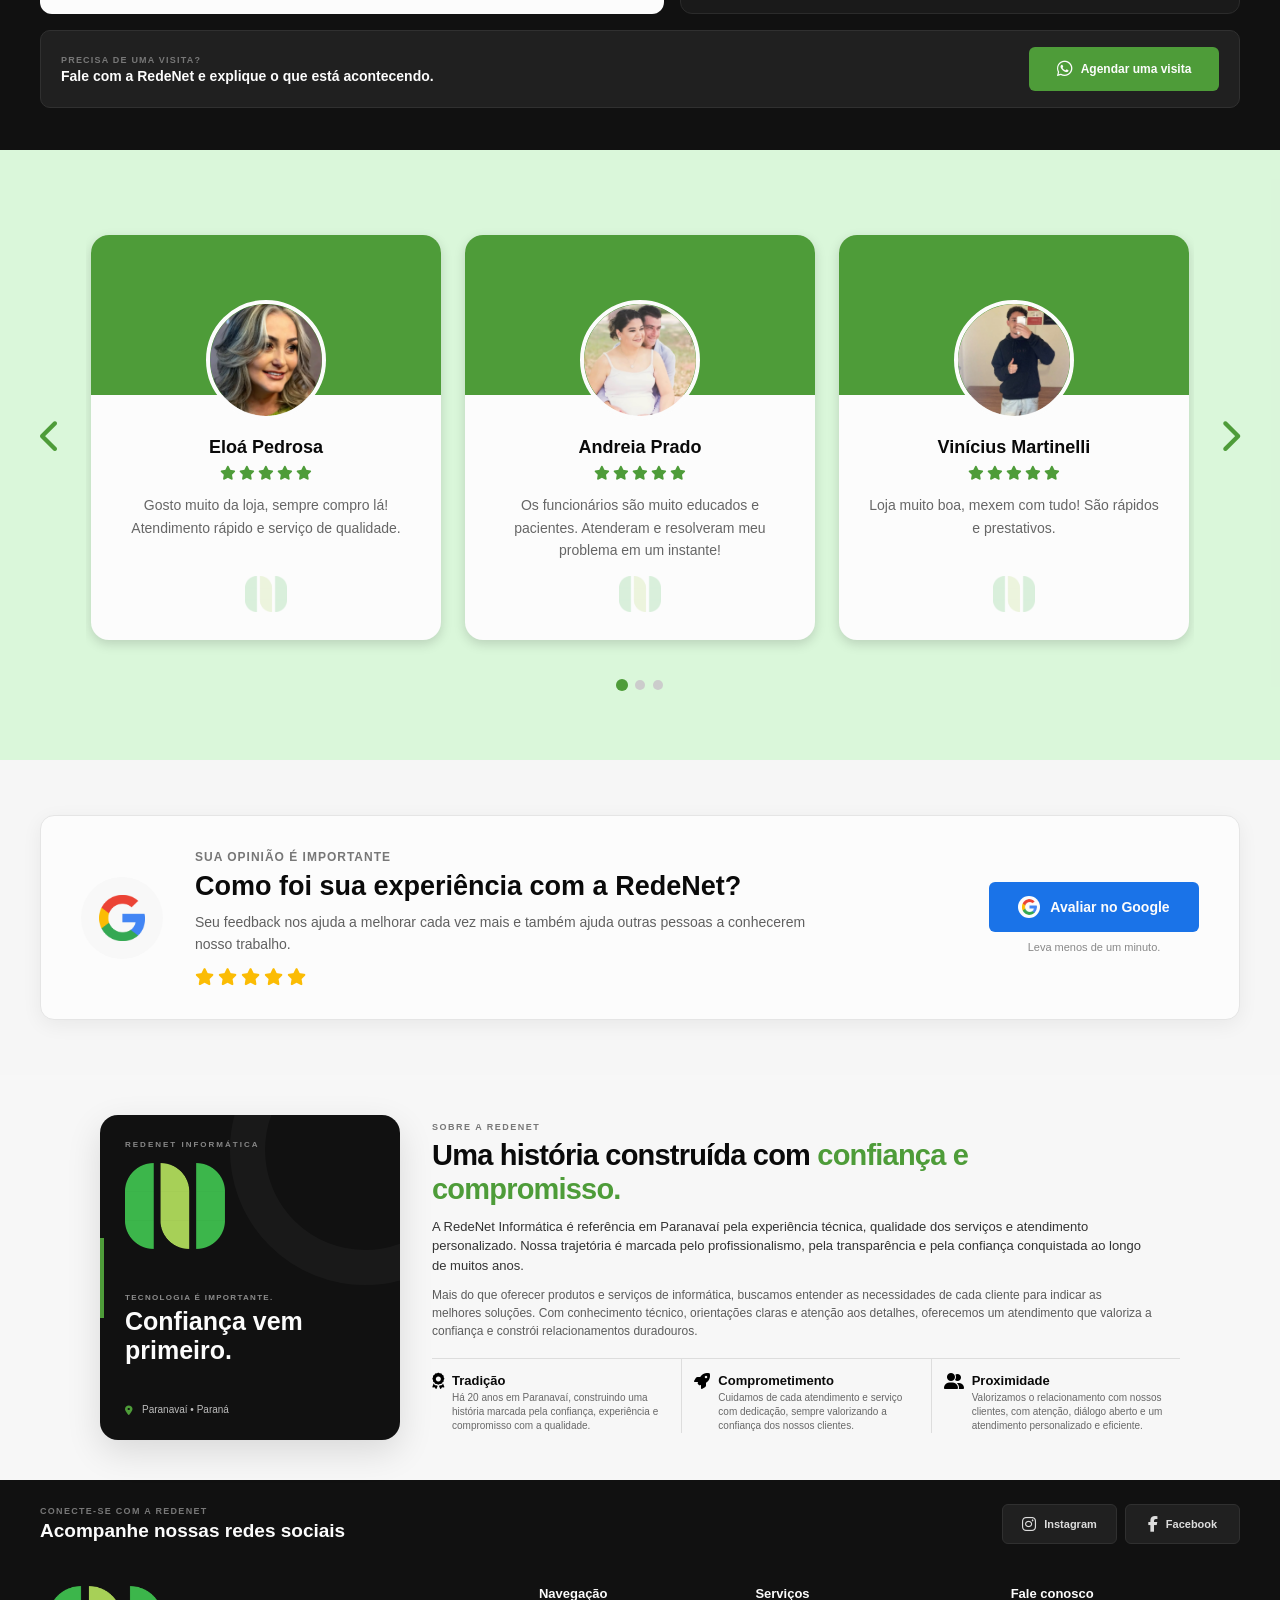
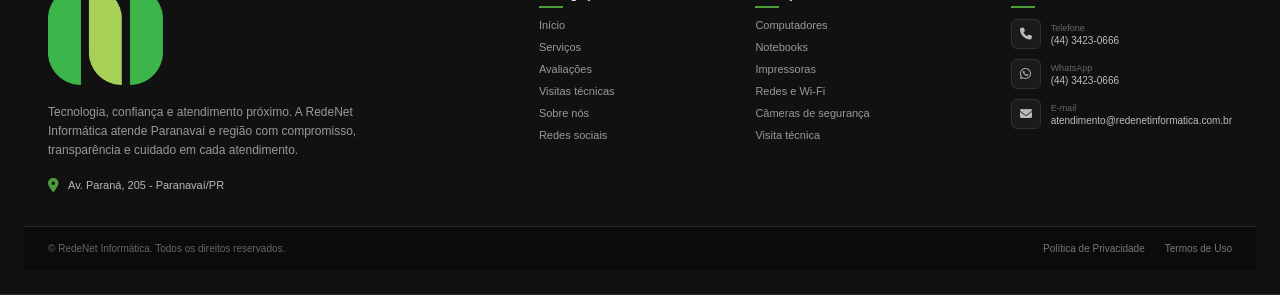
==== commit c0c31c9c: "navbar bugs fixed" ====
--- a/index.html
+++ b/index.html
@@ -67,7 +67,36 @@
     <section class="hero" id="inicio" aria-label="Banner Rede Net Informática">
         <div class="heroTrack">
 
-            <!-- banner1 -->
+            <!-- banner -->
+            <div class="heroSlide heroSlideTwo" aria-hidden="true" inert>
+                <div class="heroContent">
+                    <h1>
+                        <strong><span>20 ANOS</span> oferecendo</strong><br>
+                        a melhor experiência <span>para você.</span>
+                        
+                        <br>
+                    </h1>
+
+                    <p>
+                        Oferecemos produtos de informática, assistência técnica e soluções para você e sua empresa. 
+                        Sempre com qualidade e profissionalismo.
+                    </p>
+
+                    <div class="heroButtons">
+                        <a href="#sobre" class="heroPrimary">
+                            <i class="fa-solid fa-award"></i>
+                            Nossa História
+                        </a>
+
+                        <a href="#visitas" class="heroSecondary">
+                            <i class="fa-solid fa-wrench"></i>
+                            Agende uma Visita
+                        </a>
+                    </div>
+                </div>
+            </div>
+
+            <!-- banner -->
             <div class="heroSlide heroSlideOne" aria-hidden="true" inert>
                 <div class="heroContent">
                     <h1>
@@ -87,35 +116,6 @@
                         <a href="#servicos" class="heroServices">
                             <i class="fa-solid fa-star"></i>
                             Nossos Serviços
-                        </a>
-                    </div>
-                </div>
-            </div>
-
-            <!-- banner2 -->
-            <div class="heroSlide heroSlideTwo" aria-hidden="true" inert>
-                <div class="heroContent">
-                    <h1>
-                        <strong><span>20 ANOS</span> oferecendo</strong><br>
-                        a melhor experiência <span>para você.</span>
-                        
-                        <br>
-                    </h1>
-
-                    <p>
-                        Oferecemos produtos de informática, assistência técnica e soluções para você e sua empresa. 
-                        Sempre com qualidade e profissionalismo.
-                    </p>
-
-                    <div class="heroButtons">
-                        <a href="#sobre" class="heroPrimary">
-                            <i class="fa-solid fa-award"></i>
-                            Nossa História
-                        </a>
-
-                        <a href="#visitas" class="heroSecondary">
-                            <i class="fa-solid fa-wrench"></i>
-                            Agende uma Visita
                         </a>
                     </div>
                 </div>
--- a/css/global.css
+++ b/css/global.css
@@ -6,6 +6,8 @@
 
 html {
     scroll-behavior: smooth;
+
+    scroll-padding-top: var(--headerOffset, 140px);
 }
 
 body {
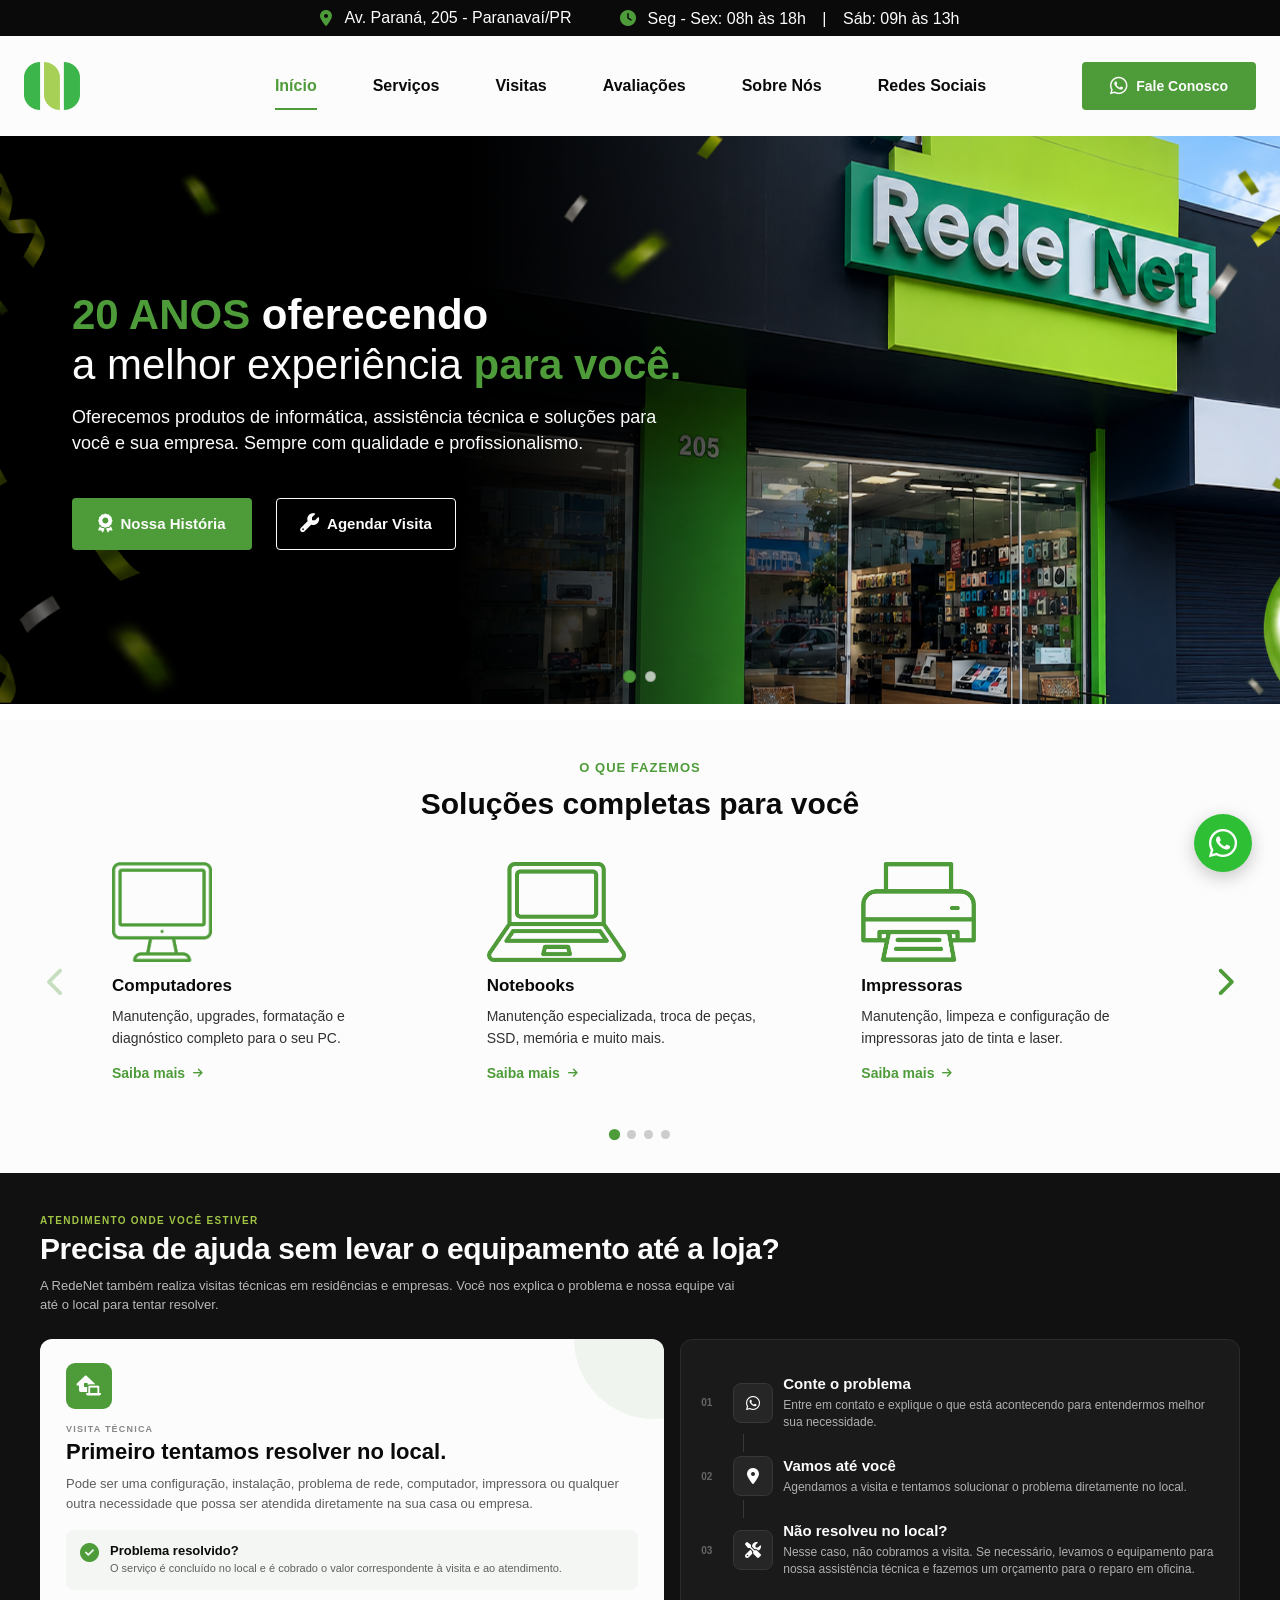
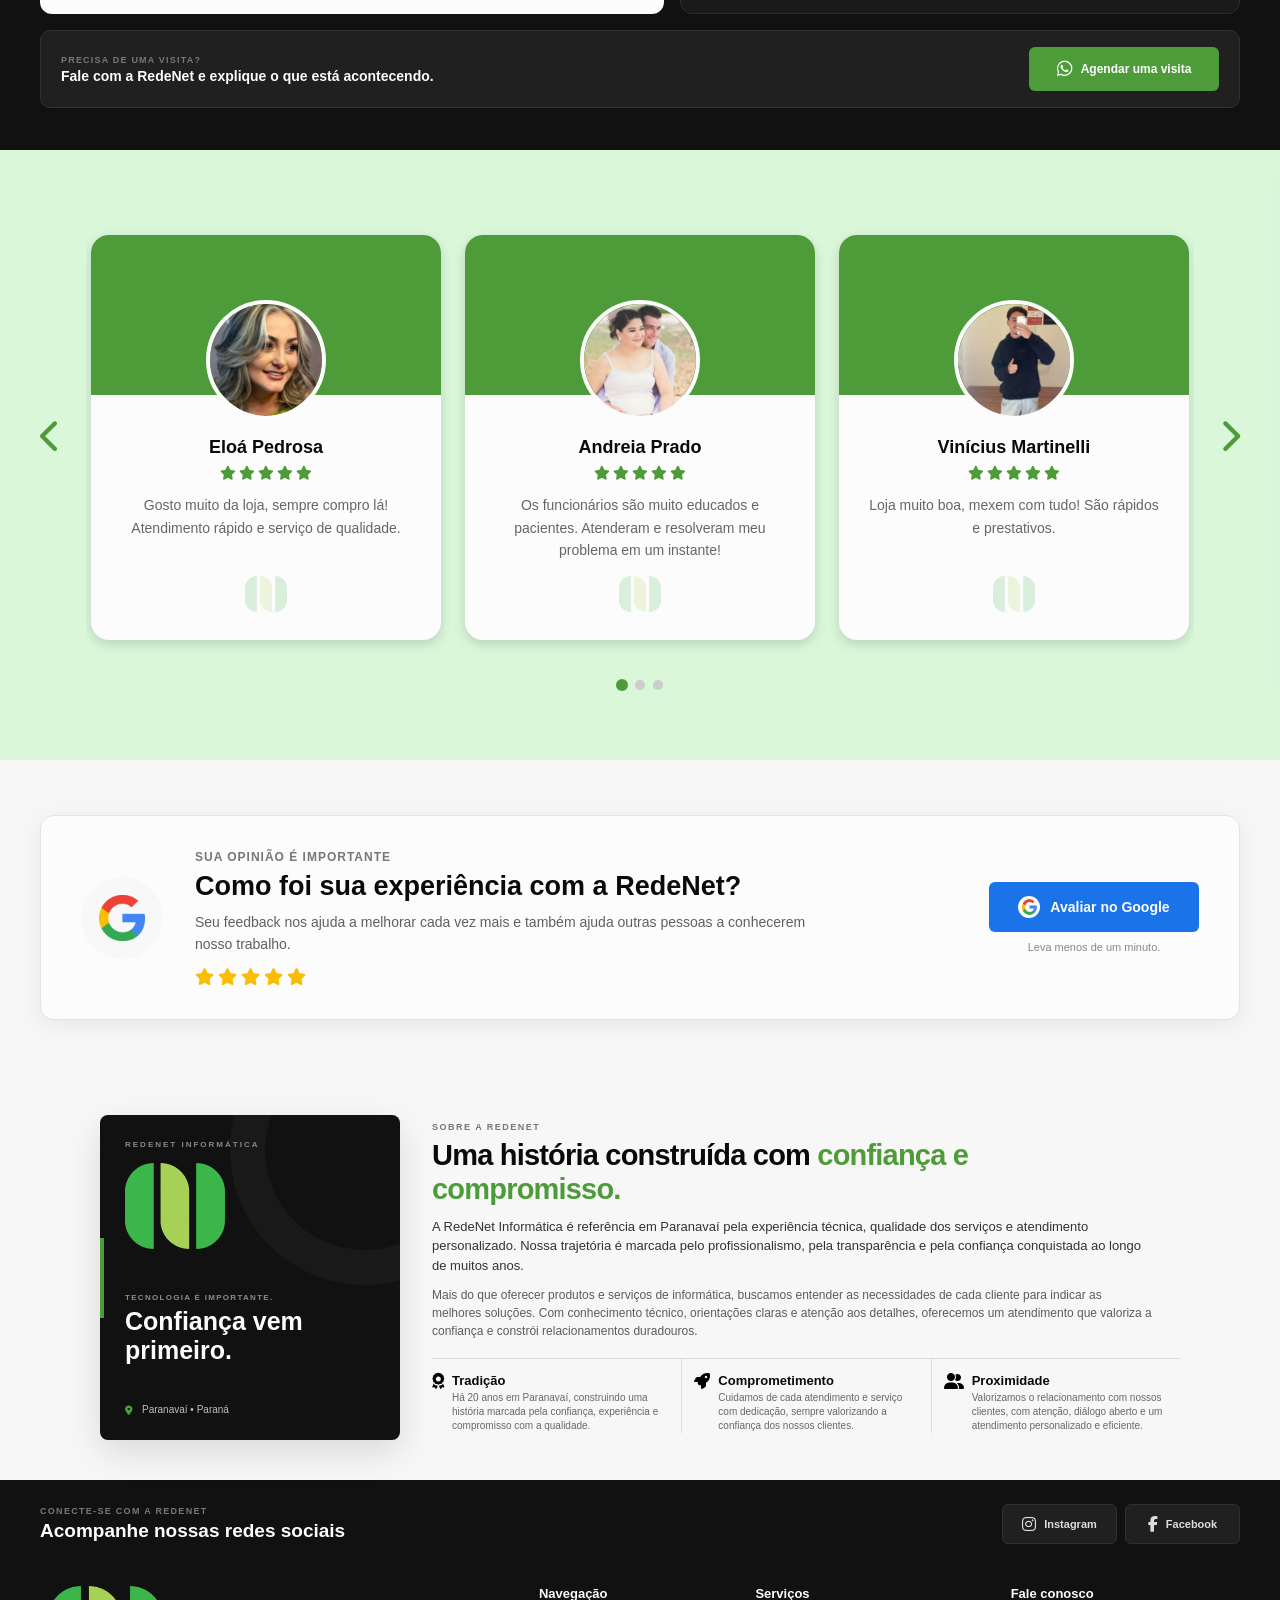
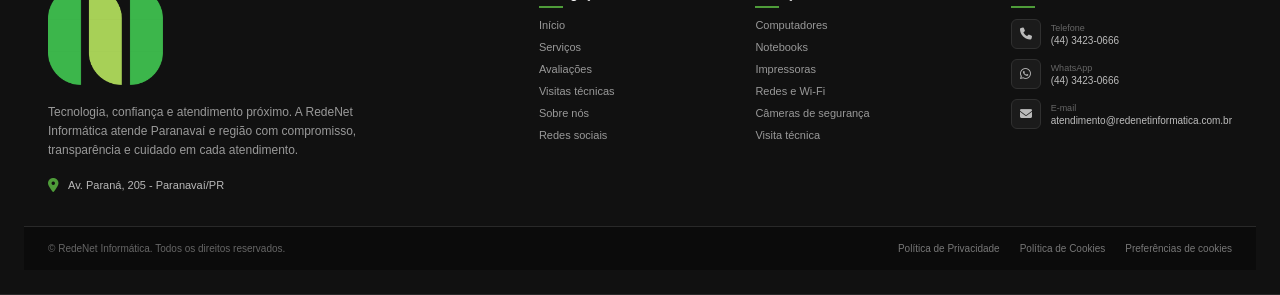
==== commit 4515e7f0: "add privacy policy and cookie consent management" ====
--- a/index.html
+++ b/index.html
@@ -16,6 +16,7 @@
     <link rel="stylesheet" href="css/about_us.css">
     <link rel="stylesheet" href="css/social_media.css">
     <link rel="stylesheet" href="css/footer.css">
+    <link rel="stylesheet" href="css/cookies.css">
 
     <link rel="icon" type="image/png" href="assets/favicon.png">
     <link rel="stylesheet" href="https://cdnjs.cloudflare.com/ajax/libs/font-awesome/6.7.2/css/all.min.css">
@@ -90,7 +91,7 @@
 
                         <a href="#visitas" class="heroSecondary">
                             <i class="fa-solid fa-wrench"></i>
-                            Agende uma Visita
+                            Agendar Visita
                         </a>
                     </div>
                 </div>
@@ -855,12 +856,11 @@
                     </p>
 
                     <nav class="footerLegal" aria-label="Informações legais">
-                        <a href="#">
-                            Política de Privacidade
-                        </a>
-                        <a href="#">
-                            Termos de Uso
-                        </a>
+                        <a href="privacidade.html">Política de Privacidade</a>
+                        <a href="cookies.html">Política de Cookies</a>
+                        <button type="button" class="cookiePreferencesLink" data-cookie-preferences>
+                            Preferências de cookies
+                        </button>
                     </nav>
                 </div>
             </div>
@@ -880,5 +880,6 @@
     <script src="js/hero.js"></script>
     <script src="js/services/services.js"></script>
     <script src="js/services/services_modal.js"></script>
+    <script src="js/cookies.js"></script>
 </body>
 </html>
--- a/css/hero.css
+++ b/css/hero.css
@@ -216,7 +216,7 @@
 
     /* IMAGENS MOBILE */
     .heroSlideOne {
-        background-image: url('../assets/mobile_herobanner.png');
+        background-image: url('../assets/mobile_hero_banner.png');
     }
 
     .heroSlideTwo {
--- a/css/about_us.css
+++ b/css/about_us.css
@@ -41,7 +41,7 @@
 
     background-color: #111111;
 
-    border-radius: 18px;
+    border-radius: 8px;
 
     box-shadow:
         0 12px 35px rgba(0, 0, 0, 0.12);
--- a/css/cookies.css
+++ b/css/cookies.css
@@ -0,0 +1,30 @@
+/* Cookie consent: apenas exibe banner quando o Analytics estiver habilitado. */
+.cookiePreferencesLink {border:0;padding:0;color:#777;background:none;font:inherit;font-size:10px;cursor:pointer;text-align:left}
+.cookiePreferencesLink:hover {color:#ccc;text-decoration:underline}
+.cookieBanner[hidden], .cookieOverlay[hidden] {display:none!important}
+.cookieBanner {position:fixed;left:20px;bottom:20px;z-index:2000;width:min(480px,calc(100vw - 40px));background:#111;color:#f6f6f6;border:1px solid #3c3c3c;border-radius:12px;padding:21px;box-shadow:0 12px 40px rgba(0,0,0,.28);font:14px/1.5 Arial,Helvetica,sans-serif}
+.cookieBanner h2 {color:#fff;margin:0 0 9px;font-size:18px}
+.cookieBanner p {margin:0 0 13px;color:#ddd}
+.cookieBanner a {color:#b3dd86}
+.cookieActions {display:flex;flex-wrap:wrap;gap:8px;margin-top:15px}
+.cookieBtn {border:1px solid #4e9c39;border-radius:7px;padding:10px 16px;font:600 13px Arial,Helvetica,sans-serif;cursor:pointer;min-height:40px}
+.cookieBtnPrimary {background:#4e9c39;color:#fff}
+.cookieBtnPrimary:hover {background:#3e7d2a}
+.cookieBtnSecondary {background:transparent;color:#d6ead0;border-color:#8a9788}
+.cookieBtnSecondary:hover {background:#252e25}
+.cookieBtnNeutral {background:transparent;color:#fff;border-color:#424e41}
+.cookieBtnNeutral:hover {background:#263126}
+.cookieOverlay {position:fixed;inset:0;z-index:2100;display:flex;align-items:center;justify-content:center;padding:18px;background:rgba(0,0,0,.65)}
+.cookieModal {width:min(520px,100%);max-height:min(90vh,800px);overflow:auto;background:#fff;color:#243024;border-radius:12px;padding:26px;font:14px/1.55 Arial,Helvetica,sans-serif;box-shadow:0 18px 60px rgba(0,0,0,.26)}
+.cookieModal h2 {margin:0 0 12px;font-size:21px;color:#244b24}
+.cookieModal p {margin:0 0 13px}
+.cookieModal .cookieBtnSecondary {color:#244b24;border-color:#b5c3b5}
+.cookieModal .cookieBtnSecondary:hover {background:#edf5e9}
+.cookieCategory {display:flex;align-items:flex-start;gap:14px;border:1px solid #dfe7dd;border-radius:8px;padding:14px;margin:12px 0}
+.cookieCategory strong {display:block;margin-bottom:4px}
+.cookieCategory p {font-size:13px;color:#596659;margin:0}
+.cookieCategory input {margin-left:auto;min-width:19px;width:19px;height:19px;accent-color:#4e9c39}
+.cookieCategoryLabel {flex:1}
+.cookieClose {float:right;border:0;background:none;color:#405540;cursor:pointer;font-size:24px;line-height:1;padding:0 3px}
+.cookieModal a {color:#2f762b}
+@media(max-width:600px) {.cookieBanner{left:10px;bottom:10px;width:calc(100vw - 20px);padding:16px}.cookieModal{padding:20px}.cookieActions .cookieBtn{flex:1}}
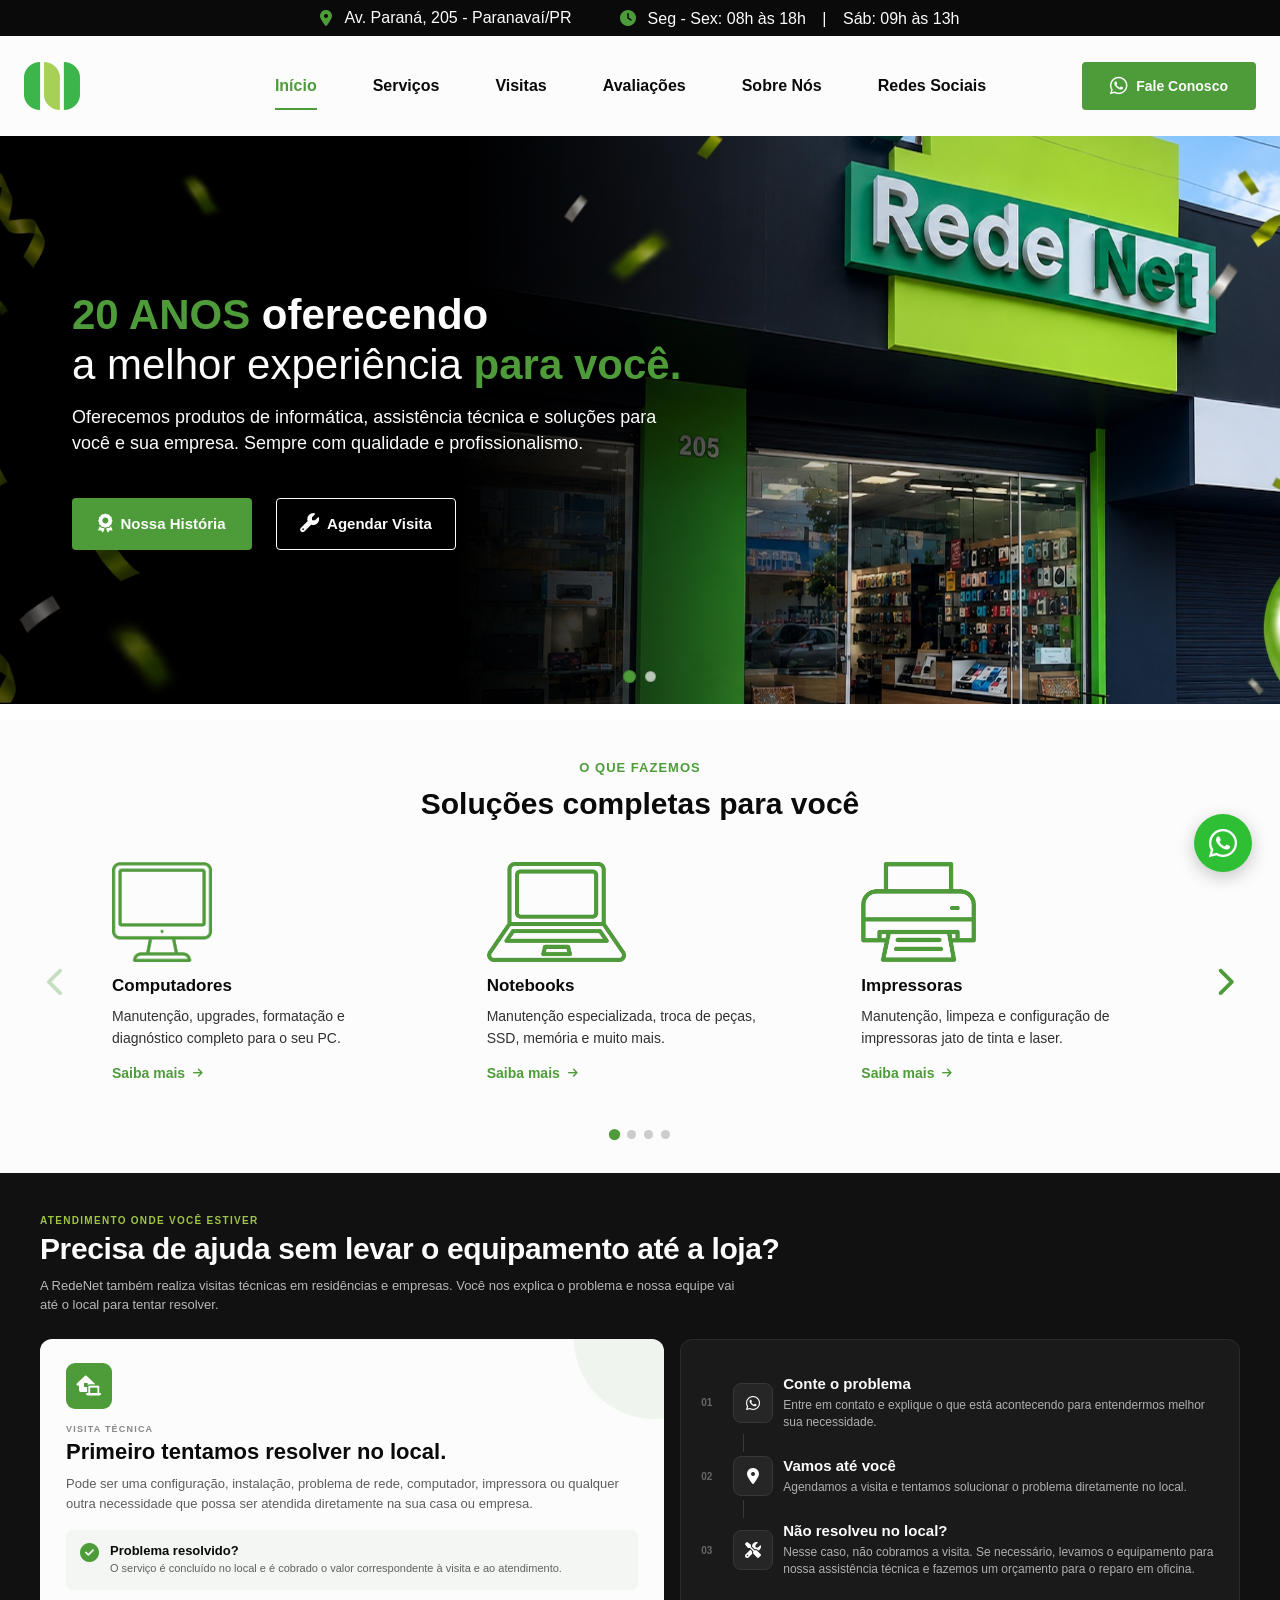
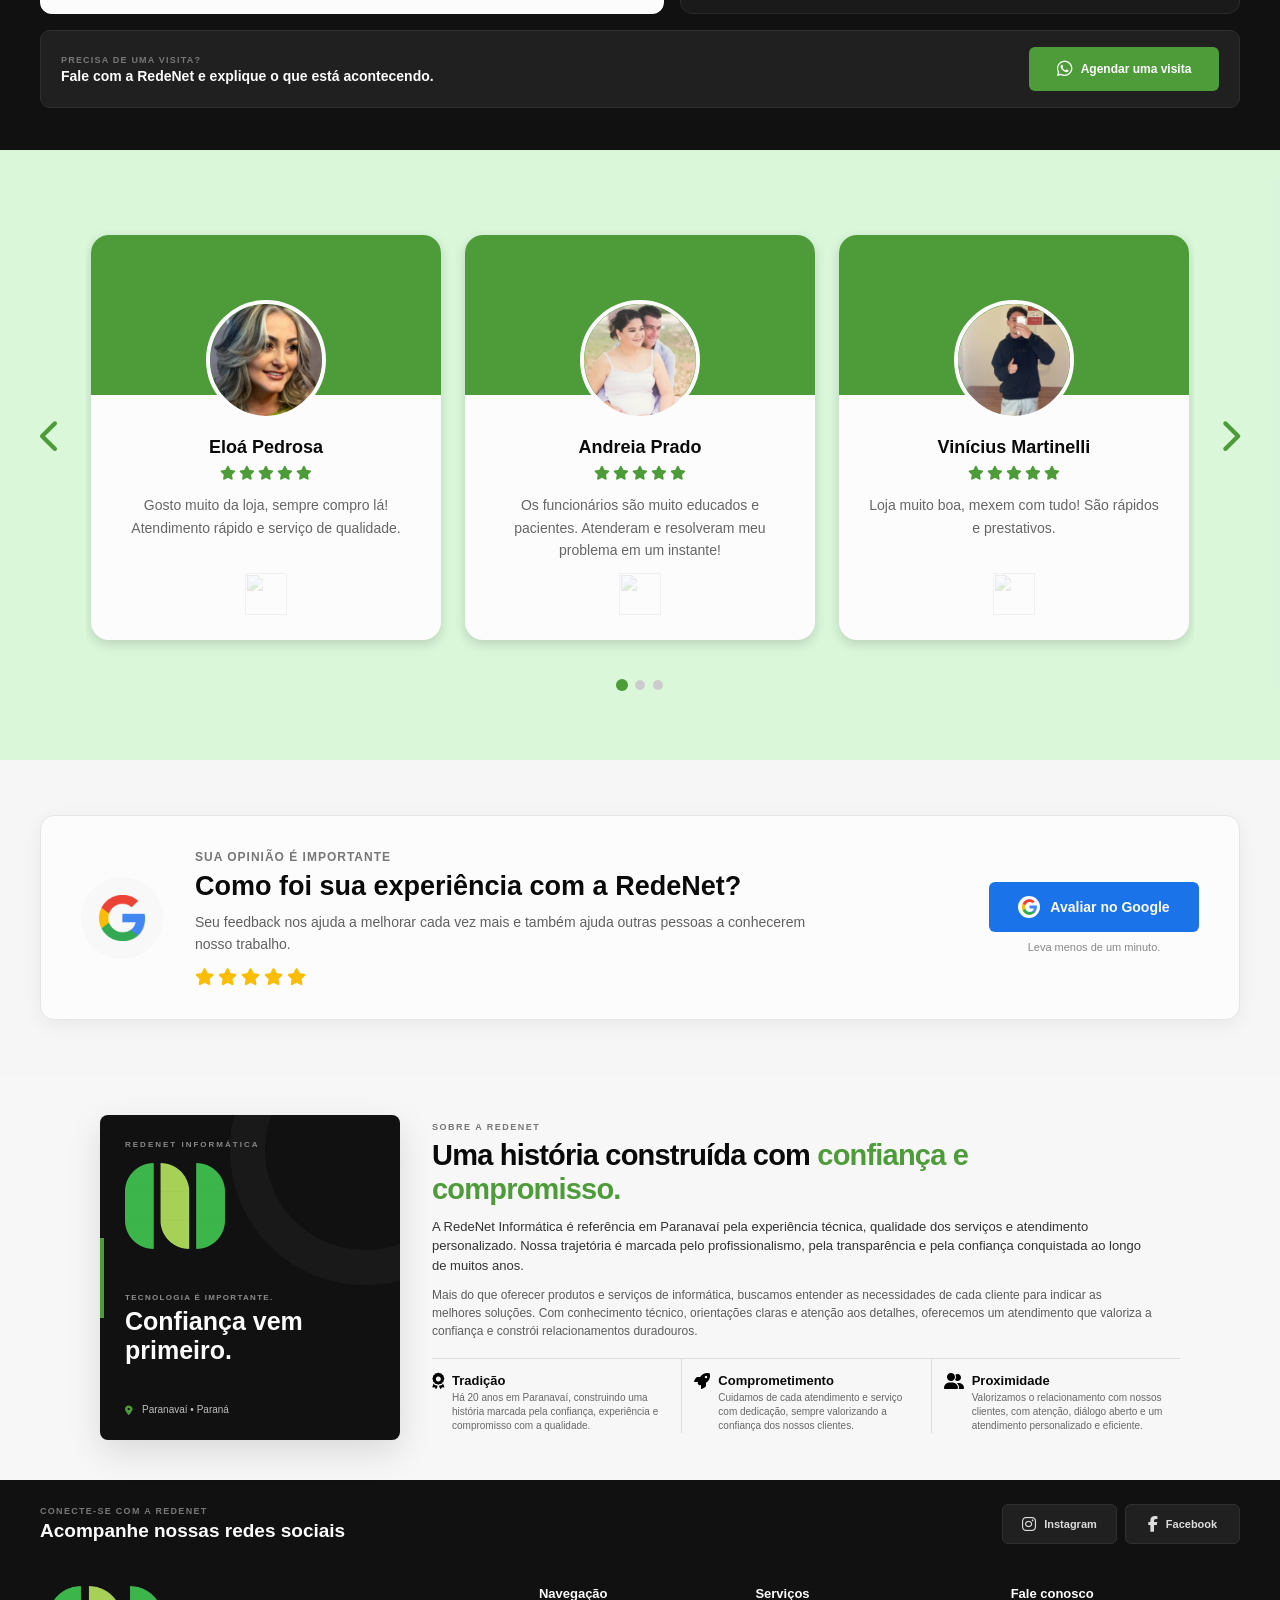
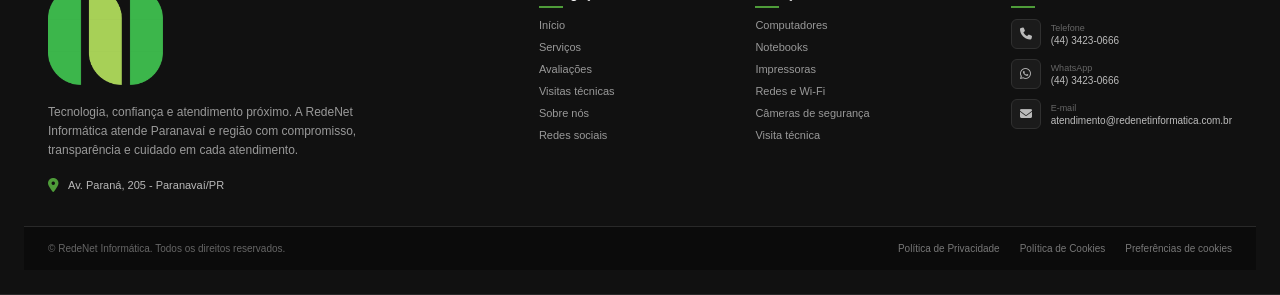
==== commit 9f7abd1f: "png images replaced to avif format" ====
--- a/index.html
+++ b/index.html
@@ -18,7 +18,7 @@
     <link rel="stylesheet" href="css/footer.css">
     <link rel="stylesheet" href="css/cookies.css">
 
-    <link rel="icon" type="image/png" href="assets/favicon.png">
+    <link rel="icon" type="image/avif" href="assets/favicon.avif">
     <link rel="stylesheet" href="https://cdnjs.cloudflare.com/ajax/libs/font-awesome/6.7.2/css/all.min.css">
 </head>
 <body>
@@ -37,8 +37,8 @@
 
         <nav class="navBar">
             <a href="#inicio" class="logoLink">
-                <img src="assets/horizontal_logo.png" alt="Rede Net Informática" id="desktopLogo" class="logo">
-                <img src="assets/logo_extensed.png" alt="Rede Net Informática" id="mobileLogo" class="logo">
+                <img src="assets/horizontal_logo.avif" alt="Rede Net Informática" id="desktopLogo" class="logo">
+                <img src="assets/logo_extensed.avif" alt="Rede Net Informática" id="mobileLogo" class="logo">
             </a>
 
             <div class="navRight">
@@ -150,7 +150,7 @@
                 <div class="servicesTrack">
                     <article class="serviceCard">
                         <div class="serviceIcon">
-                            <img src="assets/icons/computer_icon.png" alt="">
+                            <img src="assets/icons/computer_icon.avif" alt="">
                         </div>
 
                         <div class="serviceText">
@@ -169,7 +169,7 @@
 
                     <article class="serviceCard">
                         <div class="serviceIcon">
-                            <img src="assets/icons/notebook_icon.png" alt="">
+                            <img src="assets/icons/notebook_icon.avif" alt="">
                         </div>
 
                         <div class="serviceText">
@@ -188,7 +188,7 @@
 
                     <article class="serviceCard">
                         <div class="serviceIcon">
-                            <img src="assets/icons/printer_icon.png" alt="">
+                            <img src="assets/icons/printer_icon.avif" alt="">
                         </div>
 
                         <div class="serviceText">
@@ -207,7 +207,7 @@
 
                     <article class="serviceCard">
                         <div class="serviceIcon">
-                            <img src="assets/icons/gamer_icon.png" alt="">
+                            <img src="assets/icons/gamer_icon.avif" alt="">
                         </div>
 
                         <div class="serviceText">
@@ -226,7 +226,7 @@
 
                     <article class="serviceCard">
                         <div class="serviceIcon">
-                            <img src="assets/icons/ethernet_icon.png" alt="">
+                            <img src="assets/icons/ethernet_icon.avif" alt="">
                         </div>
 
                         <div class="serviceText">
@@ -246,7 +246,7 @@
 
                     <article class="serviceCard">
                         <div class="serviceIcon">
-                            <img src="assets/icons/camera_icon.png" alt="">
+                            <img src="assets/icons/camera_icon.avif" alt="">
                         </div>
 
                         <div class="serviceText">
@@ -463,7 +463,7 @@
                     <!-- Review1 -->
                     <div class="reviewCard">
                         <div class="reviewTop">
-                            <img src="assets/reviewers/eloa_pedrosa.png" alt="Avaliador" class="reviewPerson">
+                            <img src="assets/reviewers/eloa_pedrosa.avif" alt="Avaliador" class="reviewPerson">
                         </div>
 
                         <div class="reviewContent">
@@ -482,14 +482,14 @@
                                 Atendimento rápido e serviço de qualidade.
                             </p>
 
-                            <img src="assets/favicon.png" alt="" class="reviewLogo">
+                            <img src="assets/favicon.avif" alt="" class="reviewLogo">
                         </div>
                     </div>
 
                     <!-- Review2 -->
                     <div class="reviewCard">
                         <div class="reviewTop">
-                            <img src="assets/reviewers/andreia_prado.png" alt="Avaliador" class="reviewPerson">
+                            <img src="assets/reviewers/andreia_prado.avif" alt="Avaliador" class="reviewPerson">
                         </div>
 
                         <div class="reviewContent">
@@ -508,14 +508,14 @@
                                 Atenderam e resolveram meu problema em um instante!
                             </p>
 
-                            <img src="assets/favicon.png" alt="" class="reviewLogo">
+                            <img src="assets/favicon.avif" alt="" class="reviewLogo">
                         </div>
                     </div>
 
                     <!-- Review3 -->
                     <div class="reviewCard">
                         <div class="reviewTop">
-                            <img src="assets/reviewers/vinicius_martinelli.png" alt="Avaliador" class="reviewPerson">
+                            <img src="assets/reviewers/vinicius_martinelli.avif" alt="Avaliador" class="reviewPerson">
                         </div>
 
                         <div class="reviewContent">
@@ -533,14 +533,14 @@
                                 Loja muito boa, mexem com tudo! São rápidos e prestativos.
                             </p>
 
-                            <img src="assets/favicon.png" alt="" class="reviewLogo">
+                            <img src="assets/favicon.avif" alt="" class="reviewLogo">
                         </div>
                     </div>
 
                     <!-- Review4 -->
                     <div class="reviewCard">
                         <div class="reviewTop">
-                            <img src="assets/reviewers/default.png" alt="Avaliador" class="reviewPerson">
+                            <img src="assets/reviewers/default.avif" alt="Avaliador" class="reviewPerson">
                         </div>
 
                         <div class="reviewContent">
@@ -558,14 +558,14 @@
                                 Serviço bem feito, gente honesta e confiável.
                             </p>
 
-                            <img src="assets/favicon.png" alt="" class="reviewLogo">
+                            <img src="assets/favicon.avif" alt="" class="reviewLogo">
                         </div>
                     </div>
 
                     <!-- Review5 -->
                     <div class="reviewCard">
                         <div class="reviewTop">
-                            <img src="assets/reviewers/jakeline_parron.png" alt="Avaliador" class="reviewPerson">
+                            <img src="assets/reviewers/jakeline_parron.avif" alt="Avaliador" class="reviewPerson">
                         </div>
 
                         <div class="reviewContent">
@@ -583,7 +583,7 @@
                                 Incrivel variedade de produtos e serviços, gosto muito da loja.
                             </p>
 
-                            <img src="assets/favicon.png" alt="" class="reviewLogo">
+                            <img src="assets/favicon.avif" alt="" class="reviewLogo">
                         </div>
                     </div>
 
@@ -601,7 +601,7 @@
     <section class="googleReviews">
         <div class="googleReviewsContainer">
             <div class="googleReviewsIcon">
-                <img src="assets/google_logo.png" alt="Google">
+                <img src="assets/google_logo.avif" alt="Google">
             </div>
 
             <div class="googleReviewsContent">
@@ -625,7 +625,7 @@
             <div class="googleReviewsAction">
                 <a href="https://search.google.com/local/writereview?placeid=ChIJy7AXHPqXkpQR2KSYTKijC3Y&utm_source=chatgpt.com"
                     target="_blank" rel="noopener noreferrer" class="googleReviewButton">
-                    <img src="assets/google_logo.png" alt="">
+                    <img src="assets/google_logo.avif" alt="">
                     Avaliar no Google
                 </a>
 
@@ -642,7 +642,7 @@
                 <div class="aboutUsBrand">
                     <span class="aboutUsSmall">REDENET INFORMÁTICA</span>
 
-                    <img src="assets/horizontal_logo.png" alt="RedeNet Informática">
+                    <img src="assets/horizontal_logo.avif" alt="RedeNet Informática">
                 </div>
 
                 <div class="aboutUsStatement">
@@ -759,7 +759,7 @@
                     <!-- About -->
                     <div class="footerBrand">
                         <a href="#inicio" class="footerLogo">
-                            <img src="assets/horizontal_logo.png" alt="RedeNet Informática">
+                            <img src="assets/horizontal_logo.avif" alt="RedeNet Informática">
                         </a>
 
                         <p>
--- a/css/hero.css
+++ b/css/hero.css
@@ -47,11 +47,11 @@
 /* IMAGENS DESKTOP */
 
 .heroSlideOne {
-    background-image: url('../assets/hero_banner.png');
+    background-image: url('../assets/hero_banner.avif');
 }
 
 .heroSlideTwo {
-    background-image: url('../assets/hero_banner2.png');
+    background-image: url('../assets/hero_banner2.avif');
 }
 
 /* Escurece apenas a lateral do banner de aniversario para manter a leitura. */
@@ -216,11 +216,11 @@
 
     /* IMAGENS MOBILE */
     .heroSlideOne {
-        background-image: url('../assets/mobile_hero_banner.png');
+        background-image: url('../assets/mobile_hero_banner.avif');
     }
 
     .heroSlideTwo {
-        background-image: url('../assets/mobile_hero_banner2.png');
+        background-image: url('../assets/mobile_hero_banner2.avif');
     }
 
     /* Mesmo tratamento de contraste que o hero mobile original. */
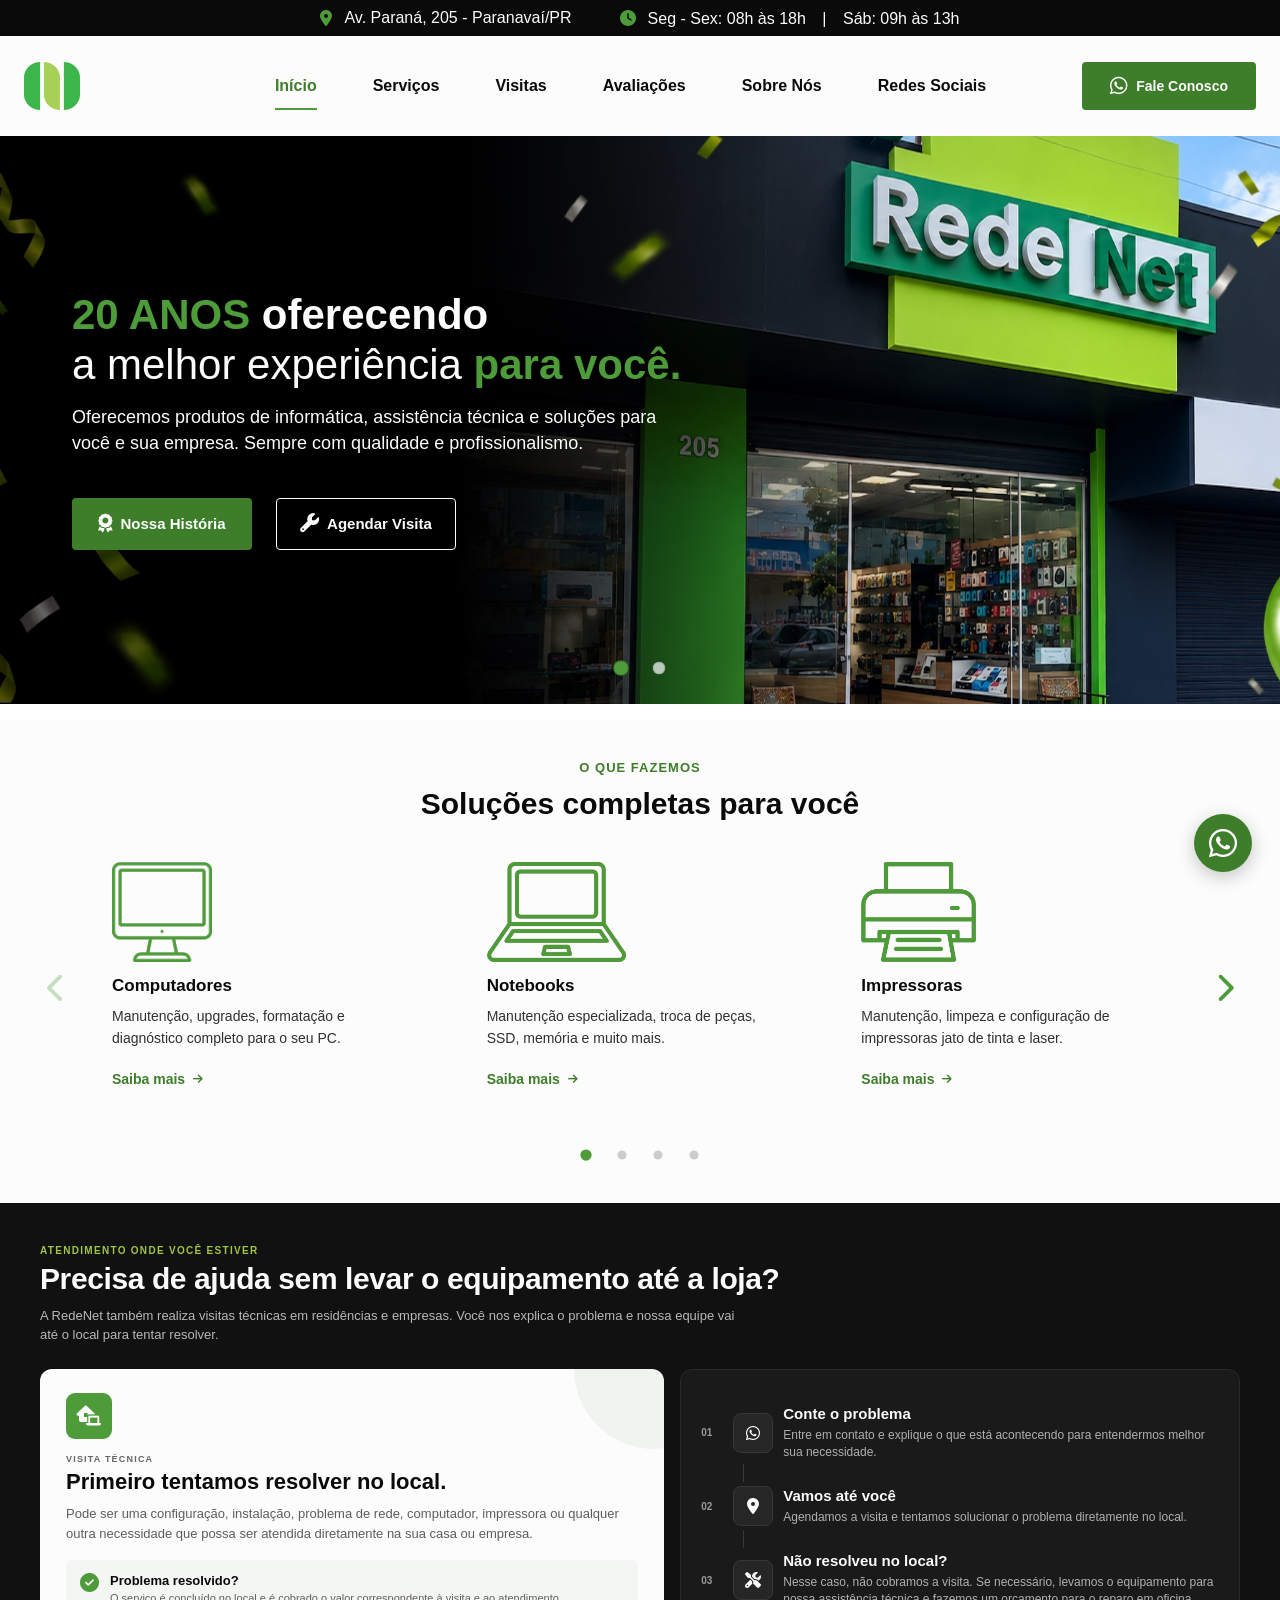
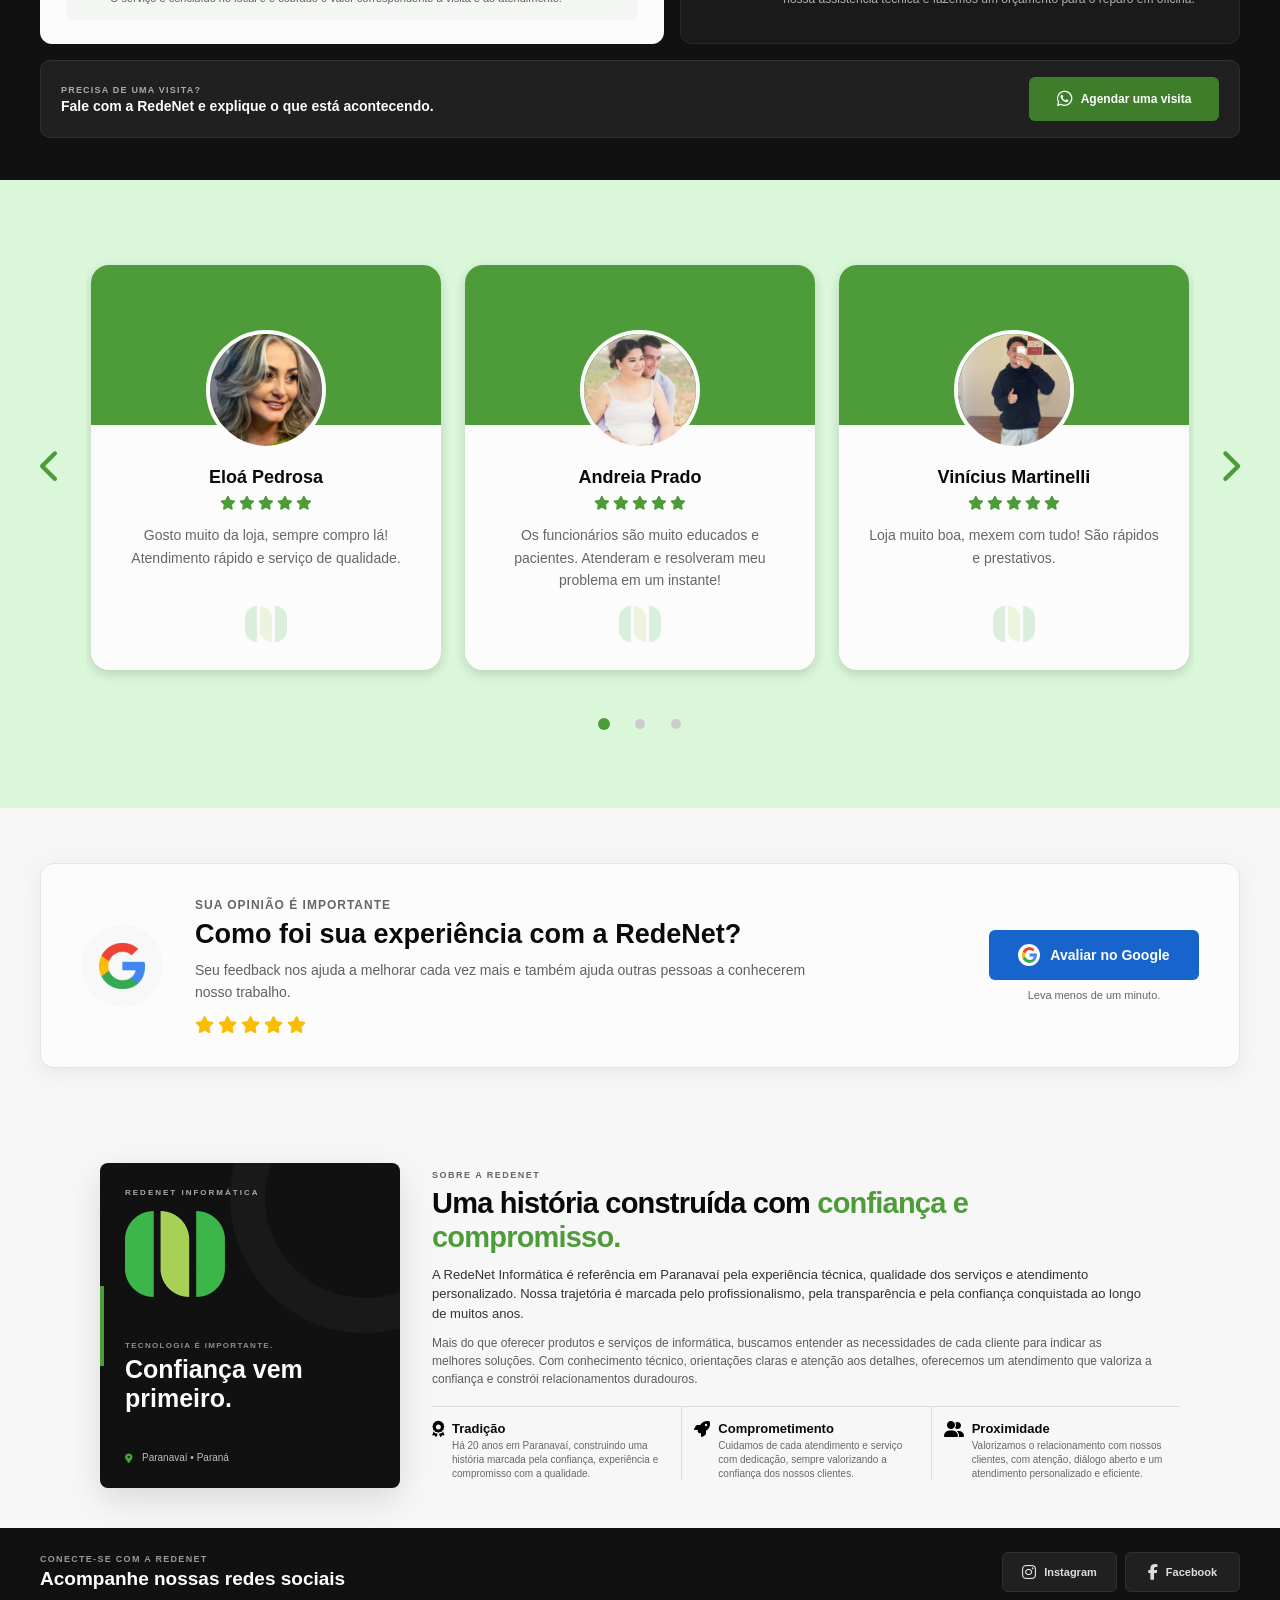
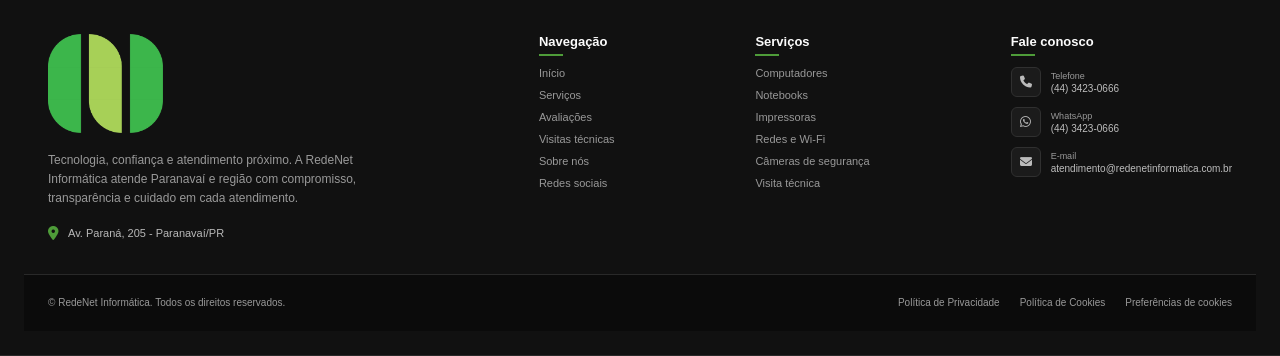
==== commit 3bfac9af: "improve accessibility and code structure" ====
--- a/index.html
+++ b/index.html
@@ -18,31 +18,33 @@
     <link rel="stylesheet" href="css/footer.css">
     <link rel="stylesheet" href="css/cookies.css">
 
-    <link rel="icon" type="image/avif" href="assets/favicon.avif">
+    <link rel="icon" type="image/png" href="assets/favicon.png">
     <link rel="stylesheet" href="https://cdnjs.cloudflare.com/ajax/libs/font-awesome/6.7.2/css/all.min.css">
 </head>
 <body>
+    <a class="skipLink" href="#mainContent">Pular para o conteúdo</a>
+
     <header>
         <div class="info">
-            <a href="https://share.google/7xHJjoZGep4e3vBHG" target="_blank">
-                <i class="fa-solid fa-location-dot"></i>
+            <a href="https://share.google/7xHJjoZGep4e3vBHG" target="_blank" rel="noopener noreferrer">
+                <i class="fa-solid fa-location-dot" aria-hidden="true"></i>
                 Av. Paraná, 205 - Paranavaí/PR
             </a>
 
-            <a href="https://share.google/7xHJjoZGep4e3vBHG" target="_blank">
-                <i class="fa-solid fa-clock"></i>
+            <a href="https://share.google/7xHJjoZGep4e3vBHG" target="_blank" rel="noopener noreferrer">
+                <i class="fa-solid fa-clock" aria-hidden="true"></i>
                 Seg - Sex: 08h às 18h⠀ | ⠀Sáb: 09h às 13h
             </a>
         </div>
 
-        <nav class="navBar">
+        <nav class="navBar" aria-label="Navegação principal">
             <a href="#inicio" class="logoLink">
                 <img src="assets/horizontal_logo.avif" alt="Rede Net Informática" id="desktopLogo" class="logo">
                 <img src="assets/logo_extensed.avif" alt="Rede Net Informática" id="mobileLogo" class="logo">
             </a>
 
             <div class="navRight">
-                <div class="menu">
+                <div class="menu" id="mainMenu">
                     <a href="#inicio">Início</a>
                     <a href="#servicos">Serviços</a>
                     <a href="#visitas">Visitas</a>
@@ -51,682 +53,686 @@
                     <a href="#redes">Redes Sociais</a>
                 </div>
 
-                <a href="https://wa.me/554434230666" target="_blank" class="whatsapp">
-                    <i class="fa-brands fa-whatsapp"></i>
+                <a href="https://wa.me/554434230666" target="_blank" rel="noopener noreferrer" class="whatsapp">
+                    <i class="fa-brands fa-whatsapp" aria-hidden="true"></i>
                     Fale Conosco
                 </a>
 
-                <button class="menuToggle" aria-label="Abrir menu">
-                    <i class="fa-solid fa-bars menuIcon barsIcon"></i>
-                    <i class="fa-solid fa-xmark menuIcon closeIcon"></i>
+                <button type="button" class="menuToggle" aria-label="Abrir menu" aria-controls="mainMenu" aria-expanded="false">
+                    <i class="fa-solid fa-bars menuIcon barsIcon" aria-hidden="true"></i>
+                    <i class="fa-solid fa-xmark menuIcon closeIcon" aria-hidden="true"></i>
                 </button>
             </div>
         </nav>
     </header>
 
-    <!-- HERO SECTION -->
-    <section class="hero" id="inicio" aria-label="Banner Rede Net Informática">
-        <div class="heroTrack">
-
-            <!-- banner -->
-            <div class="heroSlide heroSlideTwo" aria-hidden="true" inert>
-                <div class="heroContent">
-                    <h1>
-                        <strong><span>20 ANOS</span> oferecendo</strong><br>
-                        a melhor experiência <span>para você.</span>
-                        
-                        <br>
-                    </h1>
-
+    <main id="mainContent">
+
+        <!-- HERO SECTION -->
+        <section class="hero" id="inicio" aria-label="Banner Rede Net Informática">
+            <div class="heroTrack">
+
+                <!-- banner -->
+                <div class="heroSlide heroSlideTwo" aria-hidden="true" inert>
+                    <div class="heroContent">
+                        <h1>
+                            <strong><span>20 ANOS</span> oferecendo</strong><br>
+                            a melhor experiência <span>para você.</span>
+
+                            <br>
+                        </h1>
+
+                        <p>
+                            Oferecemos produtos de informática, assistência técnica e soluções para você e sua empresa.
+                            Sempre com qualidade e profissionalismo.
+                        </p>
+
+                        <div class="heroButtons">
+                            <a href="#sobre" class="heroPrimary">
+                                <i class="fa-solid fa-award" aria-hidden="true"></i>
+                                Nossa História
+                            </a>
+
+                            <a href="#visitas" class="heroSecondary">
+                                <i class="fa-solid fa-wrench" aria-hidden="true"></i>
+                                Agendar Visita
+                            </a>
+                        </div>
+                    </div>
+                </div>
+
+                <!-- banner -->
+                <div class="heroSlide heroSlideOne" aria-hidden="true" inert>
+                    <div class="heroContent">
+                        <h1>
+                            <strong>Tecnologia, manutenção</strong><br>
+                            e soluções para o <span>seu dia a dia</span>
+                        </h1>
+                        <p>
+                            Assistência técnica especializada em computadores, notebooks,
+                            impressoras e muito mais.
+                        </p>
+
+                        <div class="heroButtons">
+                            <a href="#avaliacoes" class="heroWhatsapp">
+                                <i class="fa-solid fa-comments" aria-hidden="true"></i>
+                                Depoimentos
+                            </a>
+                            <a href="#servicos" class="heroServices">
+                                <i class="fa-solid fa-star" aria-hidden="true"></i>
+                                Nossos Serviços
+                            </a>
+                        </div>
+                    </div>
+                </div>
+            </div>
+
+            <div class="heroDots" role="group" aria-label="Selecionar banner">
+                <button type="button" class="heroDot active" aria-label="Mostrar banner dos 20 anos"
+                    aria-current="true"></button>
+
+                <button type="button" class="heroDot" aria-label="Mostrar banner principal" aria-current="false"></button>
+            </div>
+        </section>
+
+        <!-- SERVICES SECTION -->
+        <section class="services" id="servicos">
+            <div class="servicesTitle">
+                <span>O QUE FAZEMOS</span>
+                <h2>Soluções completas para você</h2>
+
+                <!-- MOBILE DIV -->
+                <div class="titleLine"></div>
+            </div>
+
+            <div class="servicesCarousel">
+                <button type="button" class="serviceArrow servicePrev" aria-label="Serviço anterior">
+                    <i class="fa-solid fa-chevron-left" aria-hidden="true"></i>
+                </button>
+
+                <div class="servicesSlider" role="region" aria-label="Carrossel de serviços">
+                    <div class="servicesTrack">
+                        <article class="serviceCard">
+                            <div class="serviceIcon">
+                                <img src="assets/icons/computer_icon.avif" alt="">
+                            </div>
+
+                            <div class="serviceText">
+                                <h3>Computadores</h3>
+                                <p>
+                                    Manutenção, upgrades, formatação e diagnóstico
+                                    completo para o seu PC.
+                                </p>
+
+                                <button type="button" class="serviceMore" data-service="computadores" aria-haspopup="dialog" aria-controls="serviceModal">
+                                    Saiba mais
+                                    <i class="fa-solid fa-arrow-right" aria-hidden="true"></i>
+                                </button>
+                            </div>
+                        </article>
+
+                        <article class="serviceCard">
+                            <div class="serviceIcon">
+                                <img src="assets/icons/notebook_icon.avif" alt="">
+                            </div>
+
+                            <div class="serviceText">
+                                <h3>Notebooks</h3>
+                                <p>
+                                    Manutenção especializada, troca de peças,
+                                    SSD, memória e muito mais.
+                                </p>
+
+                                <button type="button" class="serviceMore" data-service="notebooks" aria-haspopup="dialog" aria-controls="serviceModal">
+                                    Saiba mais
+                                    <i class="fa-solid fa-arrow-right" aria-hidden="true"></i>
+                                </button>
+                            </div>
+                        </article>
+
+                        <article class="serviceCard">
+                            <div class="serviceIcon">
+                                <img src="assets/icons/printer_icon.avif" alt="">
+                            </div>
+
+                            <div class="serviceText">
+                                <h3>Impressoras</h3>
+                                <p>
+                                    Manutenção, limpeza e configuração de impressoras
+                                    jato de tinta e laser.
+                                </p>
+
+                                <button type="button" class="serviceMore" data-service="impressoras" aria-haspopup="dialog" aria-controls="serviceModal">
+                                    Saiba mais
+                                    <i class="fa-solid fa-arrow-right" aria-hidden="true"></i>
+                                </button>
+                            </div>
+                        </article>
+
+                        <article class="serviceCard">
+                            <div class="serviceIcon">
+                                <img src="assets/icons/gamer_icon.avif" alt="">
+                            </div>
+
+                            <div class="serviceText">
+                                <h3>PC Gamer</h3>
+                                <p>
+                                    Montagem personalizada, upgrades e acessórios
+                                    para seu setup gamer.
+                                </p>
+
+                                <button type="button" class="serviceMore" data-service="pcgamer" aria-haspopup="dialog" aria-controls="serviceModal">
+                                    Saiba mais
+                                    <i class="fa-solid fa-arrow-right" aria-hidden="true"></i>
+                                </button>
+                            </div>
+                        </article>
+
+                        <article class="serviceCard">
+                            <div class="serviceIcon">
+                                <img src="assets/icons/ethernet_icon.avif" alt="">
+                            </div>
+
+                            <div class="serviceText">
+                                <h3>Rede Ethernet e Wifi</h3>
+                                <p>
+                                    Configuramos sua wifi ou cabo de rede
+                                    na sua casa. Além de fazermos cabos de rede
+                                    do tamanho que desejar.
+                                </p>
+
+                                <button type="button" class="serviceMore" data-service="redes" aria-haspopup="dialog" aria-controls="serviceModal">
+                                    Saiba mais
+                                    <i class="fa-solid fa-arrow-right" aria-hidden="true"></i>
+                                </button>
+                            </div>
+                        </article>
+
+                        <article class="serviceCard">
+                            <div class="serviceIcon">
+                                <img src="assets/icons/camera_icon.avif" alt="">
+                            </div>
+
+                            <div class="serviceText">
+                                <h3>Cameras de Segurança</h3>
+                                <p>
+                                    Configuramos suas cameras de segurança
+                                    na sua própria residência ou empresa.
+                                </p>
+
+                                <button type="button" class="serviceMore" data-service="cameras" aria-haspopup="dialog" aria-controls="serviceModal">
+                                    Saiba mais
+                                    <i class="fa-solid fa-arrow-right" aria-hidden="true"></i>
+                                </button>
+                            </div>
+                        </article>
+                    </div>
+                </div>
+
+                <button type="button" class="serviceArrow serviceNext" aria-label="Próximo serviço">
+                    <i class="fa-solid fa-chevron-right" aria-hidden="true"></i>
+                </button>
+            </div>
+
+            <div class="serviceDots" role="group" aria-label="Navegação dos serviços"></div>
+        </section>
+
+        <div class="serviceModal" id="serviceModal">
+            <div class="serviceModalOverlay" aria-hidden="true"></div>
+            <div class="serviceModalBox" role="dialog" aria-modal="true" aria-labelledby="modalTitle" tabindex="-1">
+                <button type="button" class="serviceModalClose" aria-label="Fechar modal">
+                    <i class="fa-solid fa-xmark" aria-hidden="true"></i>
+                </button>
+
+                <div class="serviceModalHeader">
+                    <div class="serviceModalIcon">
+                        <i id="modalIcon" class="fa-solid fa-laptop" aria-hidden="true"></i>
+                    </div>
+
+                    <div class="serviceModalTitle">
+                        <span>SERVIÇOS REDENET</span>
+
+                        <h2 id="modalTitle">Notebooks</h2>
+                        <p id="modalDescription">
+                            Manutenção especializada para notebooks.
+                        </p>
+                    </div>
+                </div>
+
+                <div class="serviceModalLine"></div>
+
+                <div class="serviceModalContent">
+                    <h3>Como podemos ajudar?</h3>
+
+                    <div class="serviceModalItems" id="modalItems"></div>
+                    <div class="serviceModalInfo">
+                        <i class="fa-solid fa-circle-info" aria-hidden="true"></i>
+
+                        <p id="modalInfo">
+                            Traga seu equipamento até a RedeNet para uma avaliação.
+                        </p>
+                    </div>
+                </div>
+
+                <div class="serviceModalFooter">
+                    <a href="https://wa.me/554434230666" target="_blank" rel="noopener noreferrer"
+                        class="serviceModalWhatsapp">
+                        <i class="fa-brands fa-whatsapp" aria-hidden="true"></i>
+                        Solicitar orçamento
+                    </a>
+
+                    <button type="button" class="serviceModalBack">
+                        Continuar navegando
+                    </button>
+                </div>
+            </div>
+        </div>
+
+        <section class="technicalVisit" id="visitas">
+            <div class="technicalVisitContainer">
+                <div class="technicalVisitHeader">
+                    <span class="technicalVisitLabel">
+                        ATENDIMENTO ONDE VOCÊ ESTIVER
+                    </span>
+
+                    <h2>
+                        Precisa de ajuda sem levar o equipamento até a loja?
+                    </h2>
                     <p>
-                        Oferecemos produtos de informática, assistência técnica e soluções para você e sua empresa. 
-                        Sempre com qualidade e profissionalismo.
+                        A RedeNet também realiza visitas técnicas em residências
+                        e empresas. Você nos explica o problema e nossa equipe vai
+                        até o local para tentar resolver.
                     </p>
-
-                    <div class="heroButtons">
-                        <a href="#sobre" class="heroPrimary">
-                            <i class="fa-solid fa-award"></i>
-                            Nossa História
-                        </a>
-
-                        <a href="#visitas" class="heroSecondary">
-                            <i class="fa-solid fa-wrench"></i>
-                            Agendar Visita
-                        </a>
-                    </div>
-                </div>
-            </div>
-
-            <!-- banner -->
-            <div class="heroSlide heroSlideOne" aria-hidden="true" inert>
-                <div class="heroContent">
-                    <h1>
-                        <strong>Tecnologia, manutenção</strong><br>
-                        e soluções para o <span>seu dia a dia</span>
-                    </h1>
+                </div>
+
+                <div class="technicalVisitContent">
+                    <div class="technicalVisitMain">
+                        <div class="technicalVisitIcon">
+                            <i class="fa-solid fa-house-laptop" aria-hidden="true"></i>
+                        </div>
+                        <span class="technicalVisitSmall">
+                            VISITA TÉCNICA
+                        </span>
+
+                        <h3>
+                            Primeiro tentamos resolver no local.
+                        </h3>
+                        <p>
+                            Pode ser uma configuração, instalação, problema de rede,
+                            computador, impressora ou qualquer outra necessidade
+                            que possa ser atendida diretamente na sua casa ou empresa.
+                        </p>
+
+                        <div class="technicalVisitHighlight">
+                            <i class="fa-solid fa-circle-check" aria-hidden="true"></i>
+                            <div>
+                                <strong>Problema resolvido?</strong>
+                                <span>
+                                    O serviço é concluído no local e é cobrado
+                                    o valor correspondente à visita e ao atendimento.
+                                </span>
+                            </div>
+                        </div>
+                    </div>
+
+                    <div class="technicalVisitFlow">
+                        <div class="technicalVisitStep">
+                            <span class="technicalVisitNumber">
+                                01
+                            </span>
+
+                            <div class="technicalVisitStepIcon">
+                                <i class="fa-brands fa-whatsapp" aria-hidden="true"></i>
+                            </div>
+
+                            <div>
+                                <h3>Conte o problema</h3>
+                                <p>
+                                    Entre em contato e explique o que está acontecendo
+                                    para entendermos melhor sua necessidade.
+                                </p>
+                            </div>
+                        </div>
+
+                        <div class="technicalVisitLine"></div>
+
+                        <div class="technicalVisitStep">
+                            <span class="technicalVisitNumber">
+                                02
+                            </span>
+
+                            <div class="technicalVisitStepIcon">
+                                <i class="fa-solid fa-location-dot" aria-hidden="true"></i>
+                            </div>
+
+                            <div>
+                                <h3>Vamos até você</h3>
+                                <p>
+                                    Agendamos a visita e tentamos solucionar
+                                    o problema diretamente no local.
+                                </p>
+                            </div>
+                        </div>
+
+                        <div class="technicalVisitLine"></div>
+
+                        <div class="technicalVisitStep">
+                            <span class="technicalVisitNumber">
+                                03
+                            </span>
+
+                            <div class="technicalVisitStepIcon">
+                                <i class="fa-solid fa-screwdriver-wrench" aria-hidden="true"></i>
+                            </div>
+
+                            <div>
+                                <h3>Não resolveu no local?</h3>
+                                <p>
+                                    Nesse caso, não cobramos a visita. Se necessário,
+                                    levamos o equipamento para nossa assistência técnica
+                                    e fazemos um orçamento para o reparo em oficina.
+                                </p>
+                            </div>
+                        </div>
+                    </div>
+                </div>
+
+                <div class="technicalVisitFooter">
+                    <div>
+                        <span>PRECISA DE UMA VISITA?</span>
+                        <strong>
+                            Fale com a RedeNet e explique o que está acontecendo.
+                        </strong>
+                    </div>
+
+                    <a href="https://wa.me/554434230666" target="_blank" rel="noopener noreferrer"
+                        class="technicalVisitButton">
+                        <i class="fa-brands fa-whatsapp" aria-hidden="true"></i>
+
+                        Agendar uma visita
+                    </a>
+                </div>
+            </div>
+        </section>
+
+        <section class="reviews" id="avaliacoes">
+            <div class="reviewsContainer">
+                <button type="button" class="reviewArrow reviewPrev" aria-label="Avaliação anterior">
+                    <i class="fa-solid fa-chevron-left" aria-hidden="true"></i>
+                </button>
+
+                <div class="reviewsSlider" role="region" aria-label="Carrossel de avaliações">
+                    <div class="reviewsTrack">
+
+                        <!-- Review1 -->
+                        <div class="reviewCard">
+                            <div class="reviewTop">
+                                <img src="assets/reviewers/eloa_pedrosa.avif" alt="Foto de Eloá Pedrosa" class="reviewPerson">
+                            </div>
+
+                            <div class="reviewContent">
+                                <h3>Eloá Pedrosa</h3>
+
+                                <div class="reviewStars" role="img" aria-label="5 de 5 estrelas">
+                                    <i class="fa-solid fa-star" aria-hidden="true"></i>
+                                    <i class="fa-solid fa-star" aria-hidden="true"></i>
+                                    <i class="fa-solid fa-star" aria-hidden="true"></i>
+                                    <i class="fa-solid fa-star" aria-hidden="true"></i>
+                                    <i class="fa-solid fa-star" aria-hidden="true"></i>
+                                </div>
+
+                                <p>
+                                    Gosto muito da loja, sempre compro lá!
+                                    Atendimento rápido e serviço de qualidade.
+                                </p>
+
+                                <img src="assets/favicon.png" alt="" class="reviewLogo">
+                            </div>
+                        </div>
+
+                        <!-- Review2 -->
+                        <div class="reviewCard">
+                            <div class="reviewTop">
+                                <img src="assets/reviewers/andreia_prado.avif" alt="Foto de Andreia Prado" class="reviewPerson">
+                            </div>
+
+                            <div class="reviewContent">
+                                <h3>Andreia Prado</h3>
+
+                                <div class="reviewStars" role="img" aria-label="5 de 5 estrelas">
+                                    <i class="fa-solid fa-star" aria-hidden="true"></i>
+                                    <i class="fa-solid fa-star" aria-hidden="true"></i>
+                                    <i class="fa-solid fa-star" aria-hidden="true"></i>
+                                    <i class="fa-solid fa-star" aria-hidden="true"></i>
+                                    <i class="fa-solid fa-star" aria-hidden="true"></i>
+                                </div>
+
+                                <p>
+                                    Os funcionários são muito educados e pacientes.
+                                    Atenderam e resolveram meu problema em um instante!
+                                </p>
+
+                                <img src="assets/favicon.png" alt="" class="reviewLogo">
+                            </div>
+                        </div>
+
+                        <!-- Review3 -->
+                        <div class="reviewCard">
+                            <div class="reviewTop">
+                                <img src="assets/reviewers/vinicius_martinelli.avif" alt="Foto de Vinícius Martinelli" class="reviewPerson">
+                            </div>
+
+                            <div class="reviewContent">
+                                <h3>Vinícius Martinelli</h3>
+
+                                <div class="reviewStars" role="img" aria-label="5 de 5 estrelas">
+                                    <i class="fa-solid fa-star" aria-hidden="true"></i>
+                                    <i class="fa-solid fa-star" aria-hidden="true"></i>
+                                    <i class="fa-solid fa-star" aria-hidden="true"></i>
+                                    <i class="fa-solid fa-star" aria-hidden="true"></i>
+                                    <i class="fa-solid fa-star" aria-hidden="true"></i>
+                                </div>
+
+                                <p>
+                                    Loja muito boa, mexem com tudo! São rápidos e prestativos.
+                                </p>
+
+                                <img src="assets/favicon.png" alt="" class="reviewLogo">
+                            </div>
+                        </div>
+
+                        <!-- Review4 -->
+                        <div class="reviewCard">
+                            <div class="reviewTop">
+                                <img src="assets/reviewers/default.avif" alt="Foto de Vinicius Caleffi" class="reviewPerson">
+                            </div>
+
+                            <div class="reviewContent">
+                                <h3>Vinicius Caleffi</h3>
+
+                                <div class="reviewStars" role="img" aria-label="5 de 5 estrelas">
+                                    <i class="fa-solid fa-star" aria-hidden="true"></i>
+                                    <i class="fa-solid fa-star" aria-hidden="true"></i>
+                                    <i class="fa-solid fa-star" aria-hidden="true"></i>
+                                    <i class="fa-solid fa-star" aria-hidden="true"></i>
+                                    <i class="fa-solid fa-star" aria-hidden="true"></i>
+                                </div>
+
+                                <p>
+                                    Serviço bem feito, gente honesta e confiável.
+                                </p>
+
+                                <img src="assets/favicon.png" alt="" class="reviewLogo">
+                            </div>
+                        </div>
+
+                        <!-- Review5 -->
+                        <div class="reviewCard">
+                            <div class="reviewTop">
+                                <img src="assets/reviewers/jakeline_parron.avif" alt="Foto de Jakeline Parron" class="reviewPerson">
+                            </div>
+
+                            <div class="reviewContent">
+                                <h3>Jakeline Parron</h3>
+
+                                <div class="reviewStars" role="img" aria-label="5 de 5 estrelas">
+                                    <i class="fa-solid fa-star" aria-hidden="true"></i>
+                                    <i class="fa-solid fa-star" aria-hidden="true"></i>
+                                    <i class="fa-solid fa-star" aria-hidden="true"></i>
+                                    <i class="fa-solid fa-star" aria-hidden="true"></i>
+                                    <i class="fa-solid fa-star" aria-hidden="true"></i>
+                                </div>
+
+                                <p>
+                                    Incrivel variedade de produtos e serviços, gosto muito da loja.
+                                </p>
+
+                                <img src="assets/favicon.png" alt="" class="reviewLogo">
+                            </div>
+                        </div>
+
+                    </div>
+                </div>
+
+                <button type="button" class="reviewArrow reviewNext" aria-label="Próxima avaliação">
+                    <i class="fa-solid fa-chevron-right" aria-hidden="true"></i>
+                </button>
+            </div>
+
+            <div class="reviewDots" role="group" aria-label="Navegação das avaliações"></div>
+        </section>
+
+        <section class="googleReviews">
+            <div class="googleReviewsContainer">
+                <div class="googleReviewsIcon">
+                    <img src="assets/google_logo.avif" alt="Google">
+                </div>
+
+                <div class="googleReviewsContent">
+                    <span>SUA OPINIÃO É IMPORTANTE</span>
+
+                    <h2>Como foi sua experiência com a RedeNet?</h2>
                     <p>
-                        Assistência técnica especializada em computadores, notebooks,
-                        impressoras e muito mais.
+                        Seu feedback nos ajuda a melhorar cada vez mais
+                        e também ajuda outras pessoas a conhecerem nosso trabalho.
                     </p>
 
-                    <div class="heroButtons">
-                        <a href="#avaliacoes" class="heroWhatsapp">
-                            <i class="fa-solid fa-comments"></i>
-                            Depoimentos
-                        </a>
-                        <a href="#servicos" class="heroServices">
-                            <i class="fa-solid fa-star"></i>
-                            Nossos Serviços
-                        </a>
-                    </div>
-                </div>
-            </div>
-        </div>
-
-        <div class="heroDots" aria-label="Selecionar banner">
-            <button type="button" class="heroDot active" aria-label="Mostrar banner principal"
-                aria-current="true"></button>
-
-            <button type="button" class="heroDot" aria-label="Mostrar banner dos 20 anos" aria-current="false"></button>
-        </div>
-    </section>
-
-    <!-- SERVICES SECTION -->
-    <section class="services" id="servicos">
-        <div class="servicesTitle">
-            <span>O QUE FAZEMOS</span>
-            <h2>Soluções completas para você</h2>
-
-            <!-- MOBILE DIV -->
-            <div class="titleLine"></div>
-        </div>
-
-        <div class="servicesCarousel">
-            <button class="serviceArrow servicePrev" aria-label="Serviço anterior">
-                <i class="fa-solid fa-chevron-left"></i>
-            </button>
-
-            <div class="servicesSlider">
-                <div class="servicesTrack">
-                    <article class="serviceCard">
-                        <div class="serviceIcon">
-                            <img src="assets/icons/computer_icon.avif" alt="">
-                        </div>
-
-                        <div class="serviceText">
-                            <h3>Computadores</h3>
-                            <p>
-                                Manutenção, upgrades, formatação e diagnóstico
-                                completo para o seu PC.
-                            </p>
-
-                            <a href="#" class="serviceMore" data-service="computadores">
-                                Saiba mais
-                                <i class="fa-solid fa-arrow-right"></i>
-                            </a>
-                        </div>
-                    </article>
-
-                    <article class="serviceCard">
-                        <div class="serviceIcon">
-                            <img src="assets/icons/notebook_icon.avif" alt="">
-                        </div>
-
-                        <div class="serviceText">
-                            <h3>Notebooks</h3>
-                            <p>
-                                Manutenção especializada, troca de peças,
-                                SSD, memória e muito mais.
-                            </p>
-
-                            <a href="#" class="serviceMore" data-service="notebooks">
-                                Saiba mais
-                                <i class="fa-solid fa-arrow-right"></i>
-                            </a>
-                        </div>
-                    </article>
-
-                    <article class="serviceCard">
-                        <div class="serviceIcon">
-                            <img src="assets/icons/printer_icon.avif" alt="">
-                        </div>
-
-                        <div class="serviceText">
-                            <h3>Impressoras</h3>
-                            <p>
-                                Manutenção, limpeza e configuração de impressoras
-                                jato de tinta e laser.
-                            </p>
-
-                            <a href="#" class="serviceMore" data-service="impressoras">
-                                Saiba mais
-                                <i class="fa-solid fa-arrow-right"></i>
-                            </a>
-                        </div>
-                    </article>
-
-                    <article class="serviceCard">
-                        <div class="serviceIcon">
-                            <img src="assets/icons/gamer_icon.avif" alt="">
-                        </div>
-
-                        <div class="serviceText">
-                            <h3>PC Gamer</h3>
-                            <p>
-                                Montagem personalizada, upgrades e acessórios
-                                para seu setup gamer.
-                            </p>
-
-                            <a href="#" class="serviceMore" data-service="pcgamer">
-                                Saiba mais
-                                <i class="fa-solid fa-arrow-right"></i>
-                            </a>
-                        </div>
-                    </article>
-
-                    <article class="serviceCard">
-                        <div class="serviceIcon">
-                            <img src="assets/icons/ethernet_icon.avif" alt="">
-                        </div>
-
-                        <div class="serviceText">
-                            <h3>Rede Ethernet e Wifi</h3>
-                            <p>
-                                Configuramos sua wifi ou cabo de rede
-                                na sua casa. Além de fazermos cabos de rede
-                                do tamanho que desejar.
-                            </p>
-
-                            <a href="#" class="serviceMore" data-service="redes">
-                                Saiba mais
-                                <i class="fa-solid fa-arrow-right"></i>
-                            </a>
-                        </div>
-                    </article>
-
-                    <article class="serviceCard">
-                        <div class="serviceIcon">
-                            <img src="assets/icons/camera_icon.avif" alt="">
-                        </div>
-
-                        <div class="serviceText">
-                            <h3>Cameras de Segurança</h3>
-                            <p>
-                                Configuramos suas cameras de segurança
-                                na sua própria residência ou empresa.
-                            </p>
-
-                            <a href="#" class="serviceMore" data-service="cameras">
-                                Saiba mais
-                                <i class="fa-solid fa-arrow-right"></i>
-                            </a>
-                        </div>
-                    </article>
-                </div>
-            </div>
-
-            <button class="serviceArrow serviceNext" aria-label="Próximo serviço">
-                <i class="fa-solid fa-chevron-right"></i>
-            </button>
-        </div>
-
-        <div class="serviceDots"></div>
-    </section>
-
-    <div class="serviceModal" id="serviceModal">
-        <div class="serviceModalOverlay"></div>
-        <div class="serviceModalBox">
-            <button class="serviceModalClose" aria-label="Fechar modal">
-                <i class="fa-solid fa-xmark"></i>
-            </button>
-
-            <div class="serviceModalHeader">
-                <div class="serviceModalIcon">
-                    <i id="modalIcon" class="fa-solid fa-laptop"></i>
-                </div>
-
-                <div class="serviceModalTitle">
-                    <span>SERVIÇOS REDENET</span>
-
-                    <h2 id="modalTitle">Notebooks</h2>
-                    <p id="modalDescription">
-                        Manutenção especializada para notebooks.
+                    <div class="googleReviewsStars" role="img" aria-label="5 estrelas">
+                        <i class="fa-solid fa-star" aria-hidden="true"></i>
+                        <i class="fa-solid fa-star" aria-hidden="true"></i>
+                        <i class="fa-solid fa-star" aria-hidden="true"></i>
+                        <i class="fa-solid fa-star" aria-hidden="true"></i>
+                        <i class="fa-solid fa-star" aria-hidden="true"></i>
+                    </div>
+                </div>
+
+                <div class="googleReviewsAction">
+                    <a href="https://search.google.com/local/writereview?placeid=ChIJy7AXHPqXkpQR2KSYTKijC3Y"
+                        target="_blank" rel="noopener noreferrer" class="googleReviewButton">
+                        <img src="assets/google_logo.avif" alt="">
+                        Avaliar no Google
+                    </a>
+
+                    <small>
+                        Leva menos de um minuto.
+                    </small>
+                </div>
+            </div>
+        </section>
+
+        <section class="aboutUs" id="sobre">
+            <div class="aboutUsContainer">
+                <div class="aboutUsIdentity">
+                    <div class="aboutUsBrand">
+                        <span class="aboutUsSmall">REDENET INFORMÁTICA</span>
+
+                        <img src="assets/horizontal_logo.avif" alt="RedeNet Informática">
+                    </div>
+
+                    <div class="aboutUsStatement">
+                        <span>TECNOLOGIA É IMPORTANTE.</span>
+
+                        <strong>
+                            Confiança vem primeiro.
+                        </strong>
+                    </div>
+
+                    <div class="aboutUsLocation">
+                        <i class="fa-solid fa-location-dot" aria-hidden="true"></i>
+
+                        <span>
+                            Paranavaí • Paraná
+                        </span>
+                    </div>
+                </div>
+
+                <div class="aboutUsContent">
+                    <span class="aboutUsLabel">
+                        SOBRE A REDENET
+                    </span>
+
+                    <h2>
+                        Uma história construída com
+                        <span>confiança e compromisso.</span>
+                    </h2>
+
+                    <p class="aboutUsIntro">
+                        A RedeNet Informática é referência em Paranavaí pela
+                        experiência técnica, qualidade dos serviços e atendimento personalizado.
+                        Nossa trajetória é marcada pelo profissionalismo, pela transparência
+                        e pela confiança conquistada ao longo de muitos anos.
                     </p>
-                </div>
-            </div>
-
-            <div class="serviceModalLine"></div>
-
-            <div class="serviceModalContent">
-                <h3>Como podemos ajudar?</h3>
-
-                <div class="serviceModalItems" id="modalItems"></div>
-                <div class="serviceModalInfo">
-                    <i class="fa-solid fa-circle-info"></i>
-
-                    <p id="modalInfo">
-                        Traga seu equipamento até a RedeNet para uma avaliação.
+                    <p>
+                        Mais do que oferecer produtos e serviços de informática,
+                        buscamos entender as necessidades de cada cliente para indicar as melhores soluções.
+                        Com conhecimento técnico, orientações claras e atenção aos detalhes,
+                        oferecemos um atendimento que valoriza a confiança e constrói relacionamentos duradouros.
                     </p>
-                </div>
-            </div>
-
-            <div class="serviceModalFooter">
-                <a href="https://wa.me/554434230666" target="_blank" rel="noopener noreferrer"
-                    class="serviceModalWhatsapp">
-                    <i class="fa-brands fa-whatsapp"></i>
-                    Solicitar orçamento
-                </a>
-
-                <button class="serviceModalBack">
-                    Continuar navegando
-                </button>
-            </div>
-        </div>
-    </div>
-
-    <section class="technicalVisit" id="visitas">
-        <div class="technicalVisitContainer">
-            <div class="technicalVisitHeader">
-                <span class="technicalVisitLabel">
-                    ATENDIMENTO ONDE VOCÊ ESTIVER
-                </span>
-
-                <h2>
-                    Precisa de ajuda sem levar o equipamento até a loja?
-                </h2>
-                <p>
-                    A RedeNet também realiza visitas técnicas em residências
-                    e empresas. Você nos explica o problema e nossa equipe vai
-                    até o local para tentar resolver.
-                </p>
-            </div>
-
-            <div class="technicalVisitContent">
-                <div class="technicalVisitMain">
-                    <div class="technicalVisitIcon">
-                        <i class="fa-solid fa-house-laptop"></i>
-                    </div>
-                    <span class="technicalVisitSmall">
-                        VISITA TÉCNICA
-                    </span>
-
-                    <h3>
-                        Primeiro tentamos resolver no local.
-                    </h3>
-                    <p>
-                        Pode ser uma configuração, instalação, problema de rede,
-                        computador, impressora ou qualquer outra necessidade
-                        que possa ser atendida diretamente na sua casa ou empresa.
-                    </p>
-
-                    <div class="technicalVisitHighlight">
-                        <i class="fa-solid fa-circle-check"></i>
-                        <div>
-                            <strong>Problema resolvido?</strong>
-                            <span>
-                                O serviço é concluído no local e é cobrado
-                                o valor correspondente à visita e ao atendimento.
-                            </span>
-                        </div>
-                    </div>
-                </div>
-
-                <div class="technicalVisitFlow">
-                    <div class="technicalVisitStep">
-                        <span class="technicalVisitNumber">
-                            01
-                        </span>
-
-                        <div class="technicalVisitStepIcon">
-                            <i class="fa-brands fa-whatsapp"></i>
-                        </div>
-
-                        <div>
-                            <h3>Conte o problema</h3>
-                            <p>
-                                Entre em contato e explique o que está acontecendo
-                                para entendermos melhor sua necessidade.
-                            </p>
-                        </div>
-                    </div>
-
-                    <div class="technicalVisitLine"></div>
-
-                    <div class="technicalVisitStep">
-                        <span class="technicalVisitNumber">
-                            02
-                        </span>
-
-                        <div class="technicalVisitStepIcon">
-                            <i class="fa-solid fa-location-dot"></i>
-                        </div>
-
-                        <div>
-                            <h3>Vamos até você</h3>
-                            <p>
-                                Agendamos a visita e tentamos solucionar
-                                o problema diretamente no local.
-                            </p>
-                        </div>
-                    </div>
-
-                    <div class="technicalVisitLine"></div>
-
-                    <div class="technicalVisitStep">
-                        <span class="technicalVisitNumber">
-                            03
-                        </span>
-
-                        <div class="technicalVisitStepIcon">
-                            <i class="fa-solid fa-screwdriver-wrench"></i>
-                        </div>
-
-                        <div>
-                            <h3>Não resolveu no local?</h3>
-                            <p>
-                                Nesse caso, não cobramos a visita. Se necessário,
-                                levamos o equipamento para nossa assistência técnica
-                                e fazemos um orçamento para o reparo em oficina.
-                            </p>
-                        </div>
-                    </div>
-                </div>
-            </div>
-
-            <div class="technicalVisitFooter">
-                <div>
-                    <span>PRECISA DE UMA VISITA?</span>
-                    <strong>
-                        Fale com a RedeNet e explique o que está acontecendo.
-                    </strong>
-                </div>
-
-                <a href="https://wa.me/554434230666" target="_blank" rel="noopener noreferrer"
-                    class="technicalVisitButton">
-                    <i class="fa-brands fa-whatsapp"></i>
-
-                    Agendar uma visita
-                </a>
-            </div>
-        </div>
-    </section>
-
-    <section class="reviews" id="avaliacoes">
-        <div class="reviewsContainer">
-            <button class="reviewArrow reviewPrev">
-                <i class="fa-solid fa-chevron-left"></i>
-            </button>
-
-            <div class="reviewsSlider">
-                <div class="reviewsTrack">
-
-                    <!-- Review1 -->
-                    <div class="reviewCard">
-                        <div class="reviewTop">
-                            <img src="assets/reviewers/eloa_pedrosa.avif" alt="Avaliador" class="reviewPerson">
-                        </div>
-
-                        <div class="reviewContent">
-                            <h3>Eloá Pedrosa</h3>
-
-                            <div class="reviewStars">
-                                <i class="fa-solid fa-star"></i>
-                                <i class="fa-solid fa-star"></i>
-                                <i class="fa-solid fa-star"></i>
-                                <i class="fa-solid fa-star"></i>
-                                <i class="fa-solid fa-star"></i>
-                            </div>
-
-                            <p>
-                                Gosto muito da loja, sempre compro lá!
-                                Atendimento rápido e serviço de qualidade.
-                            </p>
-
-                            <img src="assets/favicon.avif" alt="" class="reviewLogo">
-                        </div>
-                    </div>
-
-                    <!-- Review2 -->
-                    <div class="reviewCard">
-                        <div class="reviewTop">
-                            <img src="assets/reviewers/andreia_prado.avif" alt="Avaliador" class="reviewPerson">
-                        </div>
-
-                        <div class="reviewContent">
-                            <h3>Andreia Prado</h3>
-
-                            <div class="reviewStars">
-                                <i class="fa-solid fa-star"></i>
-                                <i class="fa-solid fa-star"></i>
-                                <i class="fa-solid fa-star"></i>
-                                <i class="fa-solid fa-star"></i>
-                                <i class="fa-solid fa-star"></i>
-                            </div>
-
-                            <p>
-                                Os funcionários são muito educados e pacientes.
-                                Atenderam e resolveram meu problema em um instante!
-                            </p>
-
-                            <img src="assets/favicon.avif" alt="" class="reviewLogo">
-                        </div>
-                    </div>
-
-                    <!-- Review3 -->
-                    <div class="reviewCard">
-                        <div class="reviewTop">
-                            <img src="assets/reviewers/vinicius_martinelli.avif" alt="Avaliador" class="reviewPerson">
-                        </div>
-
-                        <div class="reviewContent">
-                            <h3>Vinícius Martinelli</h3>
-
-                            <div class="reviewStars">
-                                <i class="fa-solid fa-star"></i>
-                                <i class="fa-solid fa-star"></i>
-                                <i class="fa-solid fa-star"></i>
-                                <i class="fa-solid fa-star"></i>
-                                <i class="fa-solid fa-star"></i>
-                            </div>
-
-                            <p>
-                                Loja muito boa, mexem com tudo! São rápidos e prestativos.
-                            </p>
-
-                            <img src="assets/favicon.avif" alt="" class="reviewLogo">
-                        </div>
-                    </div>
-
-                    <!-- Review4 -->
-                    <div class="reviewCard">
-                        <div class="reviewTop">
-                            <img src="assets/reviewers/default.avif" alt="Avaliador" class="reviewPerson">
-                        </div>
-
-                        <div class="reviewContent">
-                            <h3>Vinicius Caleffi</h3>
-
-                            <div class="reviewStars">
-                                <i class="fa-solid fa-star"></i>
-                                <i class="fa-solid fa-star"></i>
-                                <i class="fa-solid fa-star"></i>
-                                <i class="fa-solid fa-star"></i>
-                                <i class="fa-solid fa-star"></i>
-                            </div>
-
-                            <p>
-                                Serviço bem feito, gente honesta e confiável.
-                            </p>
-
-                            <img src="assets/favicon.avif" alt="" class="reviewLogo">
-                        </div>
-                    </div>
-
-                    <!-- Review5 -->
-                    <div class="reviewCard">
-                        <div class="reviewTop">
-                            <img src="assets/reviewers/jakeline_parron.avif" alt="Avaliador" class="reviewPerson">
-                        </div>
-
-                        <div class="reviewContent">
-                            <h3>Jakeline Parron</h3>
-
-                            <div class="reviewStars">
-                                <i class="fa-solid fa-star"></i>
-                                <i class="fa-solid fa-star"></i>
-                                <i class="fa-solid fa-star"></i>
-                                <i class="fa-solid fa-star"></i>
-                                <i class="fa-solid fa-star"></i>
-                            </div>
-
-                            <p>
-                                Incrivel variedade de produtos e serviços, gosto muito da loja.
-                            </p>
-
-                            <img src="assets/favicon.avif" alt="" class="reviewLogo">
-                        </div>
-                    </div>
-
-                </div>
-            </div>
-
-            <button class="reviewArrow reviewNext">
-                <i class="fa-solid fa-chevron-right"></i>
-            </button>
-        </div>
-
-        <div class="reviewDots"></div>
-    </section>
-
-    <section class="googleReviews">
-        <div class="googleReviewsContainer">
-            <div class="googleReviewsIcon">
-                <img src="assets/google_logo.avif" alt="Google">
-            </div>
-
-            <div class="googleReviewsContent">
-                <span>SUA OPINIÃO É IMPORTANTE</span>
-
-                <h2>Como foi sua experiência com a RedeNet?</h2>
-                <p>
-                    Seu feedback nos ajuda a melhorar cada vez mais
-                    e também ajuda outras pessoas a conhecerem nosso trabalho.
-                </p>
-
-                <div class="googleReviewsStars">
-                    <i class="fa-solid fa-star"></i>
-                    <i class="fa-solid fa-star"></i>
-                    <i class="fa-solid fa-star"></i>
-                    <i class="fa-solid fa-star"></i>
-                    <i class="fa-solid fa-star"></i>
-                </div>
-            </div>
-
-            <div class="googleReviewsAction">
-                <a href="https://search.google.com/local/writereview?placeid=ChIJy7AXHPqXkpQR2KSYTKijC3Y&utm_source=chatgpt.com"
-                    target="_blank" rel="noopener noreferrer" class="googleReviewButton">
-                    <img src="assets/google_logo.avif" alt="">
-                    Avaliar no Google
-                </a>
-
-                <small>
-                    Leva menos de um minuto.
-                </small>
-            </div>
-        </div>
-    </section>
-
-    <section class="aboutUs" id="sobre">
-        <div class="aboutUsContainer">
-            <div class="aboutUsIdentity">
-                <div class="aboutUsBrand">
-                    <span class="aboutUsSmall">REDENET INFORMÁTICA</span>
-
-                    <img src="assets/horizontal_logo.avif" alt="RedeNet Informática">
-                </div>
-
-                <div class="aboutUsStatement">
-                    <span>TECNOLOGIA É IMPORTANTE.</span>
-
-                    <strong>
-                        Confiança vem primeiro.
-                    </strong>
-                </div>
-
-                <div class="aboutUsLocation">
-                    <i class="fa-solid fa-location-dot"></i>
-
-                    <span>
-                        Paranavaí • Paraná
-                    </span>
-                </div>
-            </div>
-
-            <div class="aboutUsContent">
-                <span class="aboutUsLabel">
-                    SOBRE A REDENET
-                </span>
-
-                <h2>
-                    Uma história construída com
-                    <span>confiança e compromisso.</span>
-                </h2>
-
-                <p class="aboutUsIntro">
-                    A RedeNet Informática é referência em Paranavaí pela 
-                    experiência técnica, qualidade dos serviços e atendimento personalizado. 
-                    Nossa trajetória é marcada pelo profissionalismo, pela transparência 
-                    e pela confiança conquistada ao longo de muitos anos.
-                </p>
-                <p>
-                    Mais do que oferecer produtos e serviços de informática, 
-                    buscamos entender as necessidades de cada cliente para indicar as melhores soluções. 
-                    Com conhecimento técnico, orientações claras e atenção aos detalhes, 
-                    oferecemos um atendimento que valoriza a confiança e constrói relacionamentos duradouros.
-                </p>
-
-                <div class="aboutUsValues">
-                    <div class="aboutUsValue">
-                        <i class="fa-solid fa-award"></i>
-
-                        <div>
-                            <h3>Tradição</h3>
-
-                            <p>
-                               Há 20 anos em Paranavaí, construindo uma história marcada pela 
-                               confiança, experiência e compromisso com a qualidade.
-                            </p>
-                        </div>
-                    </div>
-
-                    <div class="aboutUsValue">
-                        <i class="fa-solid fa-rocket"></i>
-
-                        <div>
-                            <h3>Comprometimento</h3>
-
-                            <p>
-                                Cuidamos de cada atendimento e serviço com dedicação, 
-                                sempre valorizando a confiança dos nossos clientes.
-                            </p>
-                        </div>
-                    </div>
-
-                    <div class="aboutUsValue">
-                        <i class="fa-solid fa-user-group"></i>
-
-                        <div>
-                            <h3>Proximidade</h3>
-                            <p>
-                                Valorizamos o relacionamento com nossos clientes, com atenção, diálogo aberto 
-                                e um atendimento personalizado e eficiente.
-                            </p>
-                        </div>
-                    </div>
-                </div>
-            </div>
-        </div>
-    </section>
+
+                    <div class="aboutUsValues">
+                        <div class="aboutUsValue">
+                            <i class="fa-solid fa-award" aria-hidden="true"></i>
+
+                            <div>
+                                <h3>Tradição</h3>
+
+                                <p>
+                                   Há 20 anos em Paranavaí, construindo uma história marcada pela
+                                   confiança, experiência e compromisso com a qualidade.
+                                </p>
+                            </div>
+                        </div>
+
+                        <div class="aboutUsValue">
+                            <i class="fa-solid fa-rocket" aria-hidden="true"></i>
+
+                            <div>
+                                <h3>Comprometimento</h3>
+
+                                <p>
+                                    Cuidamos de cada atendimento e serviço com dedicação,
+                                    sempre valorizando a confiança dos nossos clientes.
+                                </p>
+                            </div>
+                        </div>
+
+                        <div class="aboutUsValue">
+                            <i class="fa-solid fa-user-group" aria-hidden="true"></i>
+
+                            <div>
+                                <h3>Proximidade</h3>
+                                <p>
+                                    Valorizamos o relacionamento com nossos clientes, com atenção, diálogo aberto
+                                    e um atendimento personalizado e eficiente.
+                                </p>
+                            </div>
+                        </div>
+                    </div>
+                </div>
+            </div>
+        </section>
+
+    </main>
 
     <section class="socialMedia" id="redes">
         <div class="socialMediaContainer">
@@ -738,14 +744,14 @@
                 </h2>
             </div>
             <div class="socialMediaLinks">
-                <a href="https://instagram.com/redenet.informatica" target="_blank" rel="noopener noreferrer" class="socialInstagram" aria-label="Instagram">
-                    <i class="fa-brands fa-instagram"></i>
+                <a href="https://instagram.com/redenet.informatica" target="_blank" rel="noopener noreferrer" class="socialInstagram" aria-label="Instagram da RedeNet">
+                    <i class="fa-brands fa-instagram" aria-hidden="true"></i>
 
                     <span>Instagram</span>
                 </a>
 
-                <a href="https://facebook.com/redenetinfo" target="_blank" rel="noopener noreferrer" class="socialFacebook" aria-label="Facebook">
-                    <i class="fa-brands fa-facebook-f"></i>
+                <a href="https://facebook.com/redenetinfo" target="_blank" rel="noopener noreferrer" class="socialFacebook" aria-label="Facebook da RedeNet">
+                    <i class="fa-brands fa-facebook-f" aria-hidden="true"></i>
 
                     <span>Facebook</span>
                 </a>
@@ -770,8 +776,8 @@
                         </p>
 
                         <div class="footerAddress">
-                            <i class="fa-solid fa-location-dot"></i>
-                            <a href="https://share.google/7xHJjoZGep4e3vBHG" target="_blank" rel="noopener noreferrer">
+                            <i class="fa-solid fa-location-dot" aria-hidden="true"></i>
+                            <a href="https://share.google/7xHJjoZGep4e3vBHG" target="_blank" rel="noopener noreferrer" rel="noopener noreferrer">
                                 Av. Paraná, 205 - Paranavaí/PR
                             </a>
                         </div>
@@ -819,8 +825,8 @@
                     <address class="footerColumn footerContact">
                         <h3>Fale conosco</h3>
 
-                        <a href="https://wa.me/554434230666" target="_blank">
-                            <i class="fa-solid fa-phone"></i>
+                        <a href="tel:+554434230666">
+                            <i class="fa-solid fa-phone" aria-hidden="true"></i>
                             <div>
                                 <span>Telefone</span>
                                 <strong>(44) 3423-0666</strong>
@@ -828,7 +834,7 @@
                         </a>
 
                         <a href="https://wa.me/554434230666" target="_blank" rel="noopener noreferrer">
-                            <i class="fa-brands fa-whatsapp"></i>
+                            <i class="fa-brands fa-whatsapp" aria-hidden="true"></i>
                             <div>
                                 <span>WhatsApp</span>
                                 <strong>(44) 3423-0666</strong>
@@ -836,7 +842,7 @@
                         </a>
 
                         <a href="mailto:atendimento@redenetinformatica.com.br">
-                            <i class="fa-solid fa-envelope"></i>
+                            <i class="fa-solid fa-envelope" aria-hidden="true"></i>
 
                             <div>
                                 <span>E-mail</span>
@@ -866,13 +872,13 @@
             </div>
         </footer>
 
-        <button class="backToTop" id="backToTop" aria-label="Voltar ao topo">
-            <i class="fa-solid fa-chevron-up"></i>
+        <button type="button" class="backToTop" id="backToTop" aria-label="Voltar ao topo">
+            <i class="fa-solid fa-chevron-up" aria-hidden="true"></i>
         </button>
     </section>
 
-    <a href="#" class="floatingWhatsapp" aria-label="Fale conosco pelo WhatsApp">
-        <i class="fa-brands fa-whatsapp"></i>
+    <a href="https://wa.me/554434230666" target="_blank" rel="noopener noreferrer" class="floatingWhatsapp" aria-label="Fale conosco pelo WhatsApp">
+        <i class="fa-brands fa-whatsapp" aria-hidden="true"></i>
     </a>
 
     <script src="js/main.js"></script>
@@ -882,4 +888,4 @@
     <script src="js/services/services_modal.js"></script>
     <script src="js/cookies.js"></script>
 </body>
-</html>+</html>
--- a/css/global.css
+++ b/css/global.css
@@ -1,80 +1,103 @@
 * {
     box-sizing: border-box;
     margin: 0;
-    padding: 0;
+    padding: 0
 }
 
 html {
     scroll-behavior: smooth;
-
-    scroll-padding-top: var(--headerOffset, 140px);
+    scroll-padding-top: var(--headerOffset, 140px)
 }
 
 body {
-    font-family: Arial, Helvetica, sans-serif;
-
     --green: #4e9c39;
     --lightGreen: #a0c545;
     --darkGreen: #3e7d2a;
     --grey: #373e3d;
     --black: #0a0a0a;
     --white: #fcfcfc;
+    font-family: Arial, Helvetica, sans-serif
 }
 
+/* Acessibilidade */
 
-/* WHATSAPP FLUTUANTE */
+a:focus-visible,
+button:focus-visible,
+input:focus-visible {
+    outline: 3px solid #327a2a;
+    outline-offset: 3px
+}
+
+.skipLink {
+    position: fixed;
+    top: 10px;
+    left: 10px;
+    z-index: 5000;
+    padding: 10px 14px;
+    color: var(--white);
+    background: var(--darkGreen);
+    border-radius: 5px;
+    text-decoration: none;
+    transform: translateY(-150%);
+    transition: transform .2s ease
+}
+
+.skipLink:focus {
+    transform: translateY(0)
+}
+
+/* WhatsApp flutuante */
 
 .floatingWhatsapp {
     position: fixed;
-
     right: 28px;
     bottom: 28px;
-
     width: 58px;
     height: 58px;
-
     display: flex;
     align-items: center;
     justify-content: center;
-
+    color: var(--white);
+    background-color: var(--darkGreen);
+    border-radius: 50%;
+    box-shadow: 0 5px 18px rgba(0, 0, 0, .22);
     text-decoration: none;
-
-    color: var(--white);
-    background-color: #2fbf35;
-
-    border-radius: 50%;
-
-    box-shadow: 0 5px 18px rgba(0, 0, 0, 0.22);
-
     z-index: 900;
-
-    transition: all 0.3s ease-in-out;
+    transition: all .3s ease-in-out
 }
 
 .floatingWhatsapp i {
-    font-size: 32px;
+    font-size: 32px
 }
 
 .floatingWhatsapp:hover {
-    transform: translateY(-3px);
-
-    background-color: var(--darkGreen);
+    background-color: #315f23;
+    transform: translateY(-3px)
 }
 
-
-/* RESPONSIVIDADE */
-
-@media (max-width: 600px) {
-
+@media(max-width:600px) {
     .floatingWhatsapp {
         right: 18px;
         bottom: 18px;
-
         width: 54px;
-        height: 54px;
+        height: 54px
     }
 
     .floatingWhatsapp i {
-        font-size: 29px;
+        font-size: 29px
     }
-}+}
+
+@media(prefers-reduced-motion:reduce) {
+    html {
+        scroll-behavior: auto
+    }
+
+    *,
+    *::before,
+    *::after {
+        animation-duration: .01ms !important;
+        animation-iteration-count: 1 !important;
+        transition-duration: .01ms !important
+    }
+}
--- a/css/header.css
+++ b/css/header.css
@@ -1,31 +1,26 @@
-
-/* ========================================
-   HEADER
-======================================== */
+/* HEADER */
+
 header {
     background-color: var(--white);
     width: 100%;
-
     position: sticky;
     top: 0;
-    z-index: 1000;
-}
+    z-index: 1000
+}
+
 .logoLink {
     display: flex;
-    align-items: center;
+    align-items: center
 }
 
 .logo {
-    max-width: 56px;
-}
-
-
-/* ========================================
-   LOGOS
-======================================== */
+    max-width: 56px
+}
+
+/* LOGOS */
 
 header #desktopLogo {
-    display: block;
+    display: block
 }
 
 header #mobileLogo {
@@ -35,262 +30,209 @@
     height: auto;
     flex: 0 1 auto;
     min-width: 0;
-    object-fit: contain;
-}
-
-
-/* ========================================
-   INFO
-======================================== */
+    object-fit: contain
+}
+
+/* INFO */
 
 .info {
     max-width: 100%;
     height: 36px;
-
     display: flex;
     align-items: center;
     justify-content: center;
     gap: 48px;
-
-    background-color: var(--black);
+    background-color: var(--black)
 }
 
 .info a {
     text-decoration: none;
     color: var(--white);
-
     display: flex;
     align-items: center;
     gap: 12px;
-
-    font-size: 16px;
+    font-size: 16px
 }
 
 .info a:hover i {
-    color: var(--lightGreen);
+    color: var(--lightGreen)
 }
 
 .info i {
     font-size: 16px;
     color: var(--green);
-
-    transition: all 0.3s ease-in-out;
-}
-
-
-/* ========================================
-   NAVBAR
-======================================== */
-
+    transition: all 0.3s ease-in-out
+}
+
+/* NAVBAR */
 
 .navBar {
-    
     height: 100px;
-
     display: flex;
     align-items: center;
     justify-content: space-between;
-
     max-width: 1600px;
-
     margin: 0 auto;
-    padding: 0 24px;
+    padding: 0 24px
 }
 
 .navRight {
     display: flex;
     align-items: center;
-    gap: 96px;
+    gap: 96px
 }
 
 .menu {
     display: flex;
     align-items: center;
-    gap: 56px;
+    gap: 56px
 }
 
 .menu a {
     position: relative;
-
     text-decoration: none;
     color: var(--black);
-
     font-size: 16px;
     font-weight: 600;
-
-    transition: color 0.2s ease-in-out;
+    transition: color 0.2s ease-in-out
 }
 
 .menu a:hover {
-    color: var(--green);
+    color: var(--darkGreen)
 }
 
 .menu a.active {
-    color: var(--green);
+    color: var(--darkGreen)
 }
 
 .menu a.active::after {
     content: "";
-
     position: absolute;
-
     width: 100%;
     height: 2px;
-
     left: 0;
     bottom: -15px;
-
-    background-color: var(--green);
-}
-
-
-/* ========================================
-   WHATSAPP NAVBAR
-======================================== */
+    background-color: var(--green)
+}
+
+/* WHATSAPP NAVBAR */
 
 .whatsapp {
     text-decoration: none;
-
-    background-color: var(--green);
+    background-color: var(--darkGreen);
     color: var(--white);
-
     padding: 14px 28px;
     border-radius: 4px;
-
     font-size: 14px;
     font-weight: 600;
-
     display: flex;
     align-items: center;
     gap: 8px;
-
-    transition: all 0.3s ease-in-out;
+    transition: all 0.3s ease-in-out
 }
 
 .whatsapp i {
-    font-size: 20px;
+    font-size: 20px
 }
 
 .whatsapp:hover {
-    background-color: var(--darkGreen);
-}
-
-
-/* ========================================
-   MENU TOGGLE
-======================================== */
+    background-color: #315f23
+}
+
+/* MENU TOGGLE */
 
 .menuToggle {
-    display: none;
-}
-
-
-/* ========================================
-   RESPONSIVIDADE
-======================================== */
-
-
-/* ----------------------------------------
-   TELAS ATE 1201PX
----------------------------------------- */
-
-@media (max-width: 1201px) {
-
+    display: none
+}
+
+/* RESPONSIVIDADE */
+
+/* TELAS ATE 1201PX */
+
+@media(max-width:1201px) {
     .navBar {
         position: relative;
         padding: 0 20px;
-        gap: 16px;
+        gap: 16px
     }
 
     .navRight {
         gap: 45px;
-        flex-shrink: 0;
+        flex-shrink: 0
     }
 
     .menu {
-        gap: 28px;
+        gap: 28px
     }
 
     .whatsapp {
-        display: none;
-    }
-}
-
-
-/* ----------------------------------------
-   TABLETS - ATE 968PX
----------------------------------------- */
-
-@media (max-width: 968px) {
-
+        display: none
+    }
+}
+
+/* TABLETS - ATE 968PX */
+
+@media(max-width:968px) {
     /* INFO */
 
     .info {
         height: auto;
         flex-direction: column;
         gap: 8px;
-        padding: 14px 20px;
+        padding: 14px 20px
     }
 
     .info a,
     .info i {
-        font-size: 14px;
+        font-size: 14px
     }
 
     /* NAVBAR */
 
     .navBar {
-        gap: 12px;
+        gap: 12px
     }
 
     .navRight {
-        gap: 16px;
+        gap: 16px
     }
 
     /* MENU */
 
     .menu {
-        display: none;
+        display: none
     }
 
     .menu.open {
         display: flex;
-
         position: absolute;
         top: 100%;
         left: 0;
-
         width: 100%;
         box-sizing: border-box;
-
         flex-direction: column;
         align-items: center;
         gap: 0;
-
         padding: 16px 20px;
-
         background-color: var(--white);
         box-shadow: 0 8px 18px rgba(0, 0, 0, 0.1);
-
-        z-index: 1000;
+        z-index: 1000
     }
 
     .menu.open a {
         width: 100%;
         box-sizing: border-box;
-
         padding: 14px 0;
         text-align: center;
-
-        border-bottom: 1px solid #eeeeee;
+        border-bottom: 1px solid #eeeeee
     }
 
     .menu.open a:last-child {
-        border-bottom: none;
+        border-bottom: none
     }
 
     .menu.open a.active::after {
-        display: none;
+        display: none
     }
 
     /* MENU TOGGLE */
@@ -299,83 +241,68 @@
         display: flex;
         align-items: center;
         justify-content: center;
-
         position: relative;
         flex-shrink: 0;
-
         width: 32px;
         height: 32px;
-
         background: transparent;
         border: none;
-
         color: var(--black);
-        cursor: pointer;
+        cursor: pointer
     }
 
     .menuIcon {
         position: absolute;
-
         font-size: 26px;
-
-        transition:
-            opacity 0.25s ease,
-            transform 0.25s ease;
+        transition: opacity 0.25s ease,
+            transform 0.25s ease
     }
 
     .barsIcon {
         opacity: 1;
-        transform: rotate(0deg);
+        transform: rotate(0deg)
     }
 
     .closeIcon {
         opacity: 0;
-        transform: rotate(-90deg);
+        transform: rotate(-90deg)
     }
 
     .menuToggle.open .barsIcon {
         opacity: 0;
-        transform: rotate(90deg);
+        transform: rotate(90deg)
     }
 
     .menuToggle.open .closeIcon {
         opacity: 1;
-        transform: rotate(0deg);
-    }
-}
-
-
-/* ----------------------------------------
-   TROCA DE LOGOS - ATE 699PX
----------------------------------------- */
-
-@media (max-width: 699px) {
-
+        transform: rotate(0deg)
+    }
+}
+
+/* TROCA DE LOGOS - ATE 699PX */
+
+@media(max-width:699px) {
     header #desktopLogo {
-        display: none;
+        display: none
     }
 
     header #mobileLogo {
-        display: block;
-    }
-}
-
-
-/* ----------------------------------------
-   SMARTPHONES - ATE 600PX
----------------------------------------- */
-
-@media (max-width: 600px) {
-
+        display: block
+    }
+}
+
+/* SMARTPHONES - ATE 600PX */
+
+@media(max-width:600px) {
     /* INFO */
 
     .info {
         gap: 7px;
-        padding: 10px 12px;
+        padding: 10px 12px
     }
 
     .info a {
-        font-size: 12px;
+        font-size: 12px
     }
 
     /* NAVBAR */
@@ -383,35 +310,35 @@
     .navBar {
         height: 92px;
         padding: 0 14px;
-        gap: 8px;
+        gap: 8px
     }
 
     /* LOGO MOBILE - REDUCAO DE 17% */
 
     header #mobileLogo {
-        width: clamp(99.6px, 39.84vw, 199.2px);
+        width: clamp(99.6px, 39.84vw, 199.2px)
     }
 
     /* NAVBAR RIGHT */
 
     .navRight {
-        gap: 10px;
+        gap: 10px
     }
 
     /* MENU TOGGLE */
 
     .menuToggle {
         width: 28px;
-        height: 28px;
+        height: 28px
     }
 
     .menuIcon {
-        font-size: 24px;
+        font-size: 24px
     }
 
     /* MENU ABERTO */
 
     .menu.open {
-        padding: 12px 16px;
-    }
-}
+        padding: 12px 16px
+    }
+}
--- a/css/hero.css
+++ b/css/hero.css
@@ -2,15 +2,12 @@
 
 .hero {
     position: relative;
-
     width: 100%;
     height: 568px;
-
     overflow: hidden;
-
     /* Agora cada slide tem sua propria imagem de fundo. */
     background-image: none;
-    background-color: var(--black);
+    background-color: var(--black)
 }
 
 /* CARROSSEL */
@@ -18,49 +15,43 @@
 .heroTrack {
     position: absolute;
     inset: 0;
-
     width: 100%;
     height: 100%;
-
-    display: flex;
-
-    transition: transform 0.65s ease-in-out;
+    display: flex;
+    transition: transform 0.65s ease-in-out
 }
 
 .heroSlide {
     position: relative;
-
     width: 100%;
     min-width: 0;
     height: 100%;
-
     flex: 0 0 100%;
-
-    display: flex;
-    align-items: center;
-
+    display: flex;
+    align-items: center;
     background-size: cover;
     background-position: center;
-    background-repeat: no-repeat;
+    background-repeat: no-repeat
 }
 
 /* IMAGENS DESKTOP */
 
 .heroSlideOne {
-    background-image: url('../assets/hero_banner.avif');
+    background-image: url("../assets/hero_banner.avif")
 }
 
 .heroSlideTwo {
-    background-image: url('../assets/hero_banner2.avif');
+    background-image: url("../assets/hero_banner2.avif")
 }
 
 /* Escurece apenas a lateral do banner de aniversario para manter a leitura. */
+
 .heroSlideTwo::before {
     content: "";
     position: absolute;
     inset: 0;
     background: linear-gradient(90deg, rgba(0, 0, 0, 0.64), rgba(0, 0, 0, 0.16) 58%, transparent 85%);
-    pointer-events: none;
+    pointer-events: none
 }
 
 /* CONTEUDO DE CADA BANNER */
@@ -68,96 +59,84 @@
 .heroContent {
     position: relative;
     z-index: 1;
-
     width: 100%;
     max-width: 1600px;
-
     margin: 0 auto;
     padding-left: 72px;
-
-    color: var(--white);
+    color: var(--white)
 }
 
 .heroContent h1 {
     max-width: 650px;
-
     font-size: 42px;
     line-height: 1.18;
-    font-weight: 400;
+    font-weight: 400
 }
 
 .heroContent h1 strong {
-    font-weight: 700;
+    font-weight: 700
 }
 
 .heroContent h1 span {
     color: var(--green);
-    font-weight: 600;
+    font-weight: 600
 }
 
 .heroContent p {
     max-width: 620px;
-
     margin-top: 16px;
-
     font-size: 18px;
-    line-height: 1.4;
+    line-height: 1.4
 }
 
 .heroButtons {
     display: flex;
     align-items: center;
     gap: 24px;
-
-    margin-top: 42px;
+    margin-top: 42px
 }
 
 .heroButtons a {
     min-width: 180px;
     height: 52px;
-
     display: flex;
     align-items: center;
     justify-content: center;
     gap: 8px;
-
     text-decoration: none;
-
     font-size: 15px;
     font-weight: 600;
-
     border-radius: 4px;
-
-    transition: all 0.3s ease-in-out;
+    transition: all 0.3s ease-in-out
 }
 
 .heroWhatsapp,
 .heroPrimary {
     color: var(--white);
-    background-color: var(--green);
+    background-color: var(--darkGreen)
 }
 
 .heroWhatsapp:hover,
 .heroPrimary:hover {
-    background-color: var(--darkGreen);
+    background-color: #315f23
 }
 
 .heroWhatsapp i,
 .heroPrimary i,
 .heroSecondary i {
-    font-size: 19px;
+    font-size: 19px
 }
 
 .heroServices,
 .heroSecondary {
     color: var(--white);
-    border: 1px solid var(--white);
+    border: 1px solid var(--white)
 }
 
 .heroServices:hover,
 .heroSecondary:hover {
     color: var(--black);
-    background-color: var(--white);
+    background-color: var(--white)
 }
 
 /* DOTS */
@@ -165,65 +144,68 @@
 .heroDots {
     position: absolute;
     z-index: 3;
-
     left: 50%;
     bottom: 22px;
-
     transform: translateX(-50%);
-
     display: flex;
     align-items: center;
     justify-content: center;
-    gap: 10px;
+    gap: 10px
 }
 
 .heroDot {
+    position: relative;
+    width: 28px;
+    height: 28px;
+    padding: 0;
+    background: transparent;
+    border: 0;
+    border-radius: 50%;
+    cursor: pointer
+}
+
+.heroDot::before {
+    content: "";
+    position: absolute;
+    top: 50%;
+    left: 50%;
     width: 11px;
     height: 11px;
-
-    padding: 0;
-
-    background-color: rgba(255, 255, 255, 0.7);
-    border: 1px solid rgba(0, 0, 0, 0.2);
+    background-color: rgba(255,255,255,.7);
+    border: 1px solid rgba(0,0,0,.2);
     border-radius: 50%;
-
-    cursor: pointer;
-
-    transition: all 0.3s ease-in-out;
-}
-
-.heroDot.active {
+    transform: translate(-50%,-50%);
+    transition: all .3s ease-in-out
+}
+
+.heroDot.active::before {
     background-color: var(--green);
-    transform: scale(1.2);
-}
-
-.heroDot:focus-visible {
-    outline: 2px solid var(--white);
-    outline-offset: 4px;
+    transform: translate(-50%,-50%) scale(1.2)
 }
 
 /* RESPONSIVIDADE */
 
-@media (max-width: 968px) {
-
+@media(max-width:968px) {
     .hero {
-        height: 600px;
+        height: 600px
     }
 
     .heroSlide {
-        background-position: 65% center;
+        background-position: 65% center
     }
 
     /* IMAGENS MOBILE */
+
     .heroSlideOne {
-        background-image: url('../assets/mobile_hero_banner.avif');
+        background-image: url("../assets/mobile_hero_banner.avif")
     }
 
     .heroSlideTwo {
-        background-image: url('../assets/mobile_hero_banner2.avif');
+        background-image: url("../assets/mobile_hero_banner2.avif")
     }
 
     /* Mesmo tratamento de contraste que o hero mobile original. */
+
     .heroSlide::before,
     .heroSlideTwo::before {
         content: "";
@@ -235,28 +217,27 @@
             rgba(0, 0, 0, 0.72) 46%,
             rgba(0, 0, 0, 0.18) 100%
         );
-        pointer-events: none;
+        pointer-events: none
     }
 
     .heroContent h1 {
         max-width: 500px;
-        font-size: 38px;
+        font-size: 38px
     }
 
     .heroContent p {
         max-width: 470px;
-        font-size: 17px;
-    }
-}
-
-@media (max-width: 600px) {
-
+        font-size: 17px
+    }
+}
+
+@media(max-width:600px) {
     .hero {
-        height: 600px;
+        height: 600px
     }
 
     .heroSlide {
-        background-position: 65% center;
+        background-position: 65% center
     }
 
     .heroSlide::before,
@@ -266,56 +247,53 @@
             rgba(0, 0, 0, 0.94) 0%,
             rgba(0, 0, 0, 0.72) 62%,
             rgba(0, 0, 0, 0.25) 100%
-        );
+        )
     }
 
     .heroContent {
-        padding: 0 20px;
+        padding: 0 20px
     }
 
     .heroContent h1 {
         max-width: 360px;
         font-size: 34px;
-        line-height: 1.25;
+        line-height: 1.25
     }
 
     .heroContent p {
         max-width: 345px;
         margin-top: 24px;
         font-size: 16px;
-        line-height: 1.55;
+        line-height: 1.55
     }
 
     .heroButtons {
         max-width: 345px;
-
         flex-direction: column;
         align-items: stretch;
         gap: 14px;
-
-        margin-top: 28px;
+        margin-top: 28px
     }
 
     .heroButtons a {
         width: 100%;
-        height: 54px;
+        height: 54px
     }
 
     .heroDots {
-        bottom: 16px;
-    }
-}
-
-@media (max-width: 390px) {
-
+        bottom: 16px
+    }
+}
+
+@media(max-width:390px) {
     .heroContent h1 {
-        font-size: 31px;
-    }
-}
-
-@media (prefers-reduced-motion: reduce) {
+        font-size: 31px
+    }
+}
+
+@media(prefers-reduced-motion:reduce) {
     .heroTrack,
     .heroDot {
-        transition: none;
-    }
-}
+        transition: none
+    }
+}
--- a/css/reviews.css
+++ b/css/reviews.css
@@ -1,223 +1,178 @@
-
 /* AVALIAÇÕES */
 
 .reviews {
     width: 100%;
-
     height: auto;
-
     box-sizing: border-box;
-
     padding: 70px 20px;
-
-    background-color: rgba(8, 197, 8, 0.15);
+    background-color: rgba(8, 197, 8, 0.15)
 }
-
 
 /* CONTAINER */
 
 .reviewsContainer {
     max-width: 1200px;
-
     margin: 0 auto;
-
     display: flex;
     align-items: center;
-
-    gap: 25px;
+    gap: 25px
 }
 
 .reviewsSlider {
     width: 100%;
-
     overflow: hidden;
-
-    padding: 15px 5px;
+    padding: 15px 5px
 }
 
 .reviewsTrack {
     display: flex;
-
     gap: 24px;
-
-    transition: transform 0.4s ease-in-out;
+    transition: transform 0.4s ease-in-out
 }
-
 
 /* CARD */
 
 .reviewCard {
     min-width: calc((100% - 48px) / 3);
-
     background-color: var(--white);
-
     border-radius: 18px;
-
     overflow: hidden;
-
-    box-shadow: 0 4px 12px rgba(0, 0, 0, 0.15);
+    box-shadow: 0 4px 12px rgba(0, 0, 0, 0.15)
 }
-
 
 /* PARTE SUPERIOR */
 
 .reviewTop {
     height: 160px;
-
     display: flex;
     align-items: center;
     justify-content: center;
-
     background-color: var(--green);
-
-    position: relative;
+    position: relative
 }
 
 .reviewPerson {
     width: 120px;
     height: 120px;
-
     border-radius: 50%;
-
     object-fit: cover;
-
     border: 4px solid var(--white);
-
     position: absolute;
-
-    bottom: -25px;
+    bottom: -25px
 }
-
 
 /* CONTEÚDO */
 
 .reviewContent {
     min-height: 245px;
-
     padding: 42px 30px 25px;
-
     display: flex;
     flex-direction: column;
     align-items: center;
-
-    text-align: center;
+    text-align: center
 }
 
 .reviewContent h3 {
     font-size: 18px;
-
     color: var(--black);
-
-    margin-bottom: 8px;
+    margin-bottom: 8px
 }
 
 .reviewStars {
     display: flex;
-
     gap: 3px;
-
     margin-bottom: 14px;
-
-    color: var(--green);
+    color: var(--green)
 }
 
 .reviewStars i {
-    font-size: 14px;
+    font-size: 14px
 }
 
 .reviewContent p {
     font-size: 14px;
     line-height: 1.6;
-
-    color: #666666;
+    color: #666666
 }
 
 .reviewLogo {
     width: 42px;
     height: 42px;
-
     object-fit: contain;
-
     margin-top: auto;
-
-    opacity: 0.18;
+    opacity: 0.18
 }
-
 
 /* SETAS */
 
 .reviewArrow {
     background: transparent;
-
     border: none;
-
     color: var(--green);
-
     font-size: 34px;
-
     cursor: pointer;
-
-    transition: all 0.3s ease-in-out;
+    transition: all 0.3s ease-in-out
 }
 
 .reviewArrow:hover {
     color: var(--darkGreen);
-
-    transform: scale(1.1);
+    transform: scale(1.1)
 }
-
 
 /* DOTS */
 
 .reviewDots {
     margin-top: 25px;
-
     display: flex;
     justify-content: center;
-
-    gap: 8px;
+    gap: 8px
 }
 
 .reviewDot {
+    position: relative;
+    width: 28px;
+    height: 28px;
+    padding: 0;
+    border: 0;
+    background: transparent;
+    border-radius: 50%;
+    cursor: pointer
+}
+
+.reviewDot::before {
+    content: "";
+    position: absolute;
+    top: 50%;
+    left: 50%;
     width: 10px;
     height: 10px;
-
-    border: none;
+    background-color: #cccccc;
     border-radius: 50%;
-
-    background-color: #cccccc;
-
-    cursor: pointer;
-
-    transition: all 0.3s ease-in-out;
+    transform: translate(-50%,-50%);
+    transition: all .3s ease-in-out
 }
 
-.reviewDot.active {
+.reviewDot.active::before {
     background-color: var(--green);
-
-    transform: scale(1.2);
+    transform: translate(-50%,-50%) scale(1.2)
 }
-
-
-
 
 /* RESPONSIVIDADE */
 
-@media (max-width: 968px) {
-
+@media(max-width:968px) {
     .reviews {
-        padding: 50px 15px;
+        padding: 50px 15px
     }
 
     .reviewsContainer {
-        gap: 12px;
+        gap: 12px
     }
 
     .reviewCard {
-        min-width: 100%;
+        min-width: 100%
     }
 
     .reviewArrow {
-        font-size: 28px;
+        font-size: 28px
     }
-}+}
--- a/css/services/services.css
+++ b/css/services/services.css
@@ -2,295 +2,251 @@
 
 .services {
     width: 100%;
-
     height: auto;
-
     box-sizing: border-box;
-
     padding: 38px 24px 34px;
     margin-top: 16px;
-
-    background-color: var(--white);
+    background-color: var(--white)
 }
 
 .servicesTitle {
-    text-align: center;
+    text-align: center
 }
 
 .servicesTitle span {
-    color: var(--green);
-
+    color: var(--darkGreen);
     font-size: 13px;
     font-weight: 700;
-    letter-spacing: 1px;
+    letter-spacing: 1px
 }
 
 .servicesTitle h2 {
     margin-top: 10px;
-
     color: var(--black);
-
     font-size: 30px;
-    line-height: 1.2;
+    line-height: 1.2
 }
 
 .titleLine {
-    display: none;
-}
-
+    display: none
+}
 
 /* CARROSSEL */
 
 .servicesCarousel {
     width: 100%;
     max-width: 1200px;
-
     margin: 40px auto 0;
-
     display: flex;
     align-items: center;
-
-    gap: 18px;
+    gap: 18px
 }
 
 .servicesSlider {
     width: 100%;
     min-width: 0;
-
-    overflow: hidden;
+    overflow: hidden
 }
 
 .servicesTrack {
     display: flex;
-
     gap: 24px;
-
-    transition: transform 0.4s ease-in-out;
-}
-
+    transition: transform 0.4s ease-in-out
+}
 
 /* CARD */
 
 .serviceCard {
     box-sizing: border-box;
     min-width: calc((100% - 48px) / 3);
-
     flex-shrink: 0;
-
-    padding: 0 22px;
+    padding: 0 22px
 }
 
 .serviceText {
-    min-width: 0;
+    min-width: 0
 }
 
 .serviceIcon img {
     height: 100px;
-
     display: block;
-
-    color: var(--green);
+    color: var(--green)
 }
 
 .serviceIcon i {
     font-size: 42px;
-    font-weight: 400;
+    font-weight: 400
 }
 
 .serviceCard h3 {
     margin-top: 14px;
-
     color: var(--black);
-
-    font-size: 17px;
+    font-size: 17px
 }
 
 .serviceCard p {
     max-width: 270px;
-
     margin-top: 10px;
-
     color: #303030;
-
     font-size: 14px;
     line-height: 1.55;
-
     white-space: normal;
-    overflow-wrap: break-word;
-}
-
-.serviceCard a {
+    overflow-wrap: break-word
+}
+
+.serviceMore {
     display: inline-flex;
     align-items: center;
-
     gap: 8px;
-
     margin-top: 16px;
-
+    min-height: 28px;
+    padding: 0;
+    border: 0;
+    background: transparent;
+    font-family: inherit;
     text-decoration: none;
-    color: var(--green);
-
+    color: var(--darkGreen);
+    cursor: pointer;
     font-size: 14px;
-    font-weight: 600;
-}
-
-.serviceCard a i {
-    font-size: 11px;
-}
-
+    font-weight: 600
+}
+
+.serviceMore i {
+    font-size: 11px
+}
 
 /* SETAS */
 
 .serviceArrow {
     width: 32px;
-
     flex-shrink: 0;
-
     background: transparent;
     border: none;
-
     color: var(--green);
-
     font-size: 30px;
-
     cursor: pointer;
-
-    transition: all 0.3s ease-in-out;
+    transition: all 0.3s ease-in-out
 }
 
 .serviceArrow:hover {
     color: var(--darkGreen);
-
-    transform: scale(1.1);
+    transform: scale(1.1)
 }
 
 .serviceArrow:disabled {
     opacity: 0.3;
     cursor: default;
-    transform: none;
-}
-
+    transform: none
+}
 
 /* DOTS */
 
 .serviceDots {
     margin-top: 26px;
-
     display: flex;
     align-items: center;
     justify-content: center;
-
-    gap: 8px;
+    gap: 8px
 }
 
 .serviceDot {
+    position: relative;
+    width: 28px;
+    height: 28px;
+    padding: 0;
+    border: 0;
+    background: transparent;
+    border-radius: 50%;
+    cursor: pointer
+}
+
+.serviceDot::before {
+    content: "";
+    position: absolute;
+    top: 50%;
+    left: 50%;
     width: 9px;
     height: 9px;
-
-    padding: 0;
-
-    border: none;
+    background-color: #cccccc;
     border-radius: 50%;
-
-    background-color: #cccccc;
-
-    cursor: pointer;
-
-    transition: all 0.3s ease-in-out;
-}
-
-.serviceDot.active {
+    transform: translate(-50%,-50%);
+    transition: all .3s ease-in-out
+}
+
+.serviceDot.active::before {
     background-color: var(--green);
-
-    transform: scale(1.25);
-}
-
+    transform: translate(-50%,-50%) scale(1.25)
+}
 
 /* RESPONSIVIDADE */
 
-@media (max-width: 1200px) {
-
+@media(max-width:1200px) {
     .servicesCarousel {
-        max-width: 900px;
+        max-width: 900px
     }
 
     .servicesTrack {
-        gap: 24px;
+        gap: 24px
     }
 
     .serviceCard {
         min-width: calc((100% - 24px) / 2);
-
-        padding: 0 32px;
+        padding: 0 32px
     }
 
     .serviceCard p {
-        max-width: 320px;
-    }
-}
-
+        max-width: 320px
+    }
+}
 
 /* TABLET */
 
-@media (max-width: 968px) {
-
+@media(max-width:968px) {
     .services {
-        padding: 46px 32px 20px;
+        padding: 46px 32px 20px
     }
 
     .servicesTitle h2 {
-        font-size: 30px;
+        font-size: 30px
     }
 
     .titleLine {
         width: 58px;
         height: 2px;
-
         display: block;
-
         margin: 22px auto 0;
-
-        background-color: var(--green);
+        background-color: var(--green)
     }
 
     .servicesCarousel {
         max-width: 720px;
-
         margin-top: 12px;
-
-        gap: 14px;
+        gap: 14px
     }
 
     .servicesSlider {
         width: 100%;
         max-width: 620px;
-
-        margin: 0 auto;
+        margin: 0 auto
     }
 
     .servicesTrack {
-        gap: 0;
+        gap: 0
     }
 
     .serviceCard {
         min-width: 100%;
         min-height: 158px;
-
         display: grid;
-
         grid-template-columns: 115px minmax(0, 1fr);
-
         align-items: center;
-
         gap: 28px;
-
         padding: 20px 8px;
-
-        border-bottom: 1px solid #dddddd;
+        border-bottom: 1px solid #dddddd
     }
 
     .serviceCard:last-child {
-        border-bottom: none;
+        border-bottom: none
     }
 
     /* ÁREA PADRONIZADA DO ÍCONE */
@@ -298,87 +254,74 @@
     .serviceIcon {
         width: 115px;
         height: 100px;
-
         display: flex;
         align-items: center;
         justify-content: flex-end;
-
-        flex-shrink: 0;
+        flex-shrink: 0
     }
 
     .serviceIcon img {
         display: block;
-
         width: 100%;
         height: 100%;
         max-width: 100%;
-
         object-fit: contain;
-        object-position: right center;
+        object-position: right center
     }
 
     .serviceIcon i {
-        font-size: 56px;
+        font-size: 56px
     }
 
     .serviceText {
-        min-width: 0;
+        min-width: 0
     }
 
     .serviceCard h3 {
         margin-top: 0;
-
-        font-size: 19px;
+        font-size: 19px
     }
 
     .serviceCard p {
         max-width: 300px;
-
-        font-size: 15px;
-    }
-
-    .serviceCard a {
+        font-size: 15px
+    }
+
+    .serviceMore {
         margin-top: 10px;
-
-        font-size: 15px;
+        font-size: 15px
     }
 
     .serviceArrow {
-        font-size: 26px;
-    }
-}
-
+        font-size: 26px
+    }
+}
 
 /* CELULAR */
 
-@media (max-width: 600px) {
-
+@media(max-width:600px) {
     .services {
-        padding: 42px 20px 20px;
+        padding: 42px 20px 20px
     }
 
     .servicesTitle span {
-        font-size: 12px;
+        font-size: 12px
     }
 
     .servicesTitle h2 {
         margin-top: 8px;
-
-        font-size: 25px;
+        font-size: 25px
     }
 
     .servicesCarousel {
-        gap: 8px;
+        gap: 8px
     }
 
     .serviceCard {
         min-height: 144px;
-
         grid-template-columns: 56px minmax(0, 1fr);
-
         gap: 16px;
-
-        padding: 20px 0;
+        padding: 20px 0
     }
 
     /* ÍCONES COM TAMANHO E ALINHAMENTO FIXOS */
@@ -386,42 +329,38 @@
     .serviceIcon {
         width: 56px;
         height: 56px;
-
         display: flex;
         align-items: center;
-        justify-content: flex-end;
+        justify-content: flex-end
     }
 
     .serviceIcon img {
         display: block;
-
         width: 100%;
         height: 100%;
         max-width: 100%;
-
         object-fit: contain;
-        object-position: right center;
+        object-position: right center
     }
 
     .serviceIcon i {
-        font-size: 42px;
+        font-size: 42px
     }
 
     .serviceCard h3 {
-        font-size: 18px;
+        font-size: 18px
     }
 
     .serviceCard p {
         max-width: 200px;
-
-        font-size: 14px;
+        font-size: 14px
     }
 
     .serviceArrow {
-        font-size: 22px;
+        font-size: 22px
     }
 
     .serviceDots {
-        margin-top: 18px;
-    }
-}
+        margin-top: 18px
+    }
+}
--- a/css/services/services_modal.css
+++ b/css/services/services_modal.css
@@ -2,501 +2,394 @@
 
 .serviceModal {
     position: fixed;
-
     inset: 0;
-
-    display: flex;
-    align-items: center;
-    justify-content: center;
-
+    display: flex;
+    align-items: center;
+    justify-content: center;
     padding: 12px;
-
     visibility: hidden;
     opacity: 0;
-
     z-index: 2000;
-
-    transition: opacity 0.25s ease, visibility 0.25s ease;
+    transition: opacity 0.25s ease, visibility 0.25s ease
 }
 
 .serviceModal.open {
     visibility: visible;
-    opacity: 1;
-}
-
+    opacity: 1
+}
 
 /* OVERLAY */
 
 .serviceModalOverlay {
     position: absolute;
-
     inset: 0;
-
     background-color: rgba(0, 0, 0, 0.72);
-
-    backdrop-filter: blur(2px);
-}
-
+    backdrop-filter: blur(2px)
+}
 
 /* MODAL */
 
 .serviceModalBox {
     position: relative;
-
     width: 100%;
     max-width: 700px;
-
     padding: 28px;
-
     background-color: var(--white);
-
     border-radius: 14px;
-
     box-shadow: 0 20px 60px rgba(0, 0, 0, 0.3);
-
     transform: translateY(15px) scale(0.98);
-
     transition: transform 0.25s ease;
-
-    z-index: 1;
+    z-index: 1
 }
 
 .serviceModal.open .serviceModalBox {
-    transform: translateY(0) scale(1);
-}
-
+    transform: translateY(0) scale(1)
+}
 
 /* BOTÃO FECHAR */
 
 .serviceModalClose {
     position: absolute;
-
     top: 16px;
     right: 16px;
-
     width: 32px;
     height: 32px;
-
-    display: flex;
-    align-items: center;
-    justify-content: center;
-
+    display: flex;
+    align-items: center;
+    justify-content: center;
     background: transparent;
-
     border: none;
-
     color: var(--grey);
-
     font-size: 22px;
-
     cursor: pointer;
-
-    transition: all 0.2s ease-in-out;
+    transition: all 0.2s ease-in-out
 }
 
 .serviceModalClose:hover {
-    color: var(--green);
-
-    transform: rotate(90deg);
-}
-
+    color: var(--darkGreen);
+    transform: rotate(90deg)
+}
 
 /* CABEÇALHO */
 
 .serviceModalHeader {
     display: flex;
     align-items: center;
-
     gap: 18px;
-
-    padding-right: 40px;
+    padding-right: 40px
 }
 
 .serviceModalIcon {
     width: 78px;
     height: 78px;
-
     flex-shrink: 0;
-
-    display: flex;
-    align-items: center;
-    justify-content: center;
-
+    display: flex;
+    align-items: center;
+    justify-content: center;
     border-radius: 10px;
-
     background-color: #f0f7ee;
-
-    color: var(--green);
+    color: var(--darkGreen)
 }
 
 .serviceModalIcon i {
-    font-size: 38px;
+    font-size: 38px
 }
 
 .serviceModalTitle span {
     display: block;
-
     margin-bottom: 3px;
-
-    color: var(--green);
-
+    color: var(--darkGreen);
     font-size: 11px;
     font-weight: 700;
-    letter-spacing: 1px;
+    letter-spacing: 1px
 }
 
 .serviceModalTitle h2 {
     color: var(--black);
-
-    font-size: 28px;
+    font-size: 28px
 }
 
 .serviceModalTitle p {
     max-width: 500px;
-
     margin-top: 5px;
-
     color: #4d4d4d;
-
     font-size: 14px;
-    line-height: 1.4;
+    line-height: 1.4
 }
 
 .serviceModalLine {
     width: 100%;
     height: 1px;
-
     margin: 18px 0;
-
-    background-color: #e5e5e5;
-}
-
+    background-color: #e5e5e5
+}
 
 /* CONTEÚDO */
 
 .serviceModalContent h3 {
     margin-bottom: 12px;
-
     color: var(--black);
-
-    font-size: 20px;
+    font-size: 20px
 }
 
 .serviceModalItems {
     display: grid;
-
     grid-template-columns: repeat(2, 1fr);
-
-    gap: 8px;
+    gap: 8px
 }
 
 .serviceModalItem {
     min-height: 52px;
-
-    display: flex;
-    align-items: center;
-
+    display: flex;
+    align-items: center;
     gap: 10px;
-
     padding: 9px 12px;
-
     background-color: #f1f7ef;
-
     border-radius: 7px;
-
     color: var(--black);
-
     font-size: 13px;
-    line-height: 1.3;
+    line-height: 1.3
 }
 
 .serviceModalItem i {
     width: 24px;
     height: 24px;
-
     flex-shrink: 0;
-
-    display: flex;
-    align-items: center;
-    justify-content: center;
-
+    display: flex;
+    align-items: center;
+    justify-content: center;
     border-radius: 50%;
-
-    background-color: var(--green);
+    background-color: var(--darkGreen);
     color: var(--white);
-
-    font-size: 11px;
-}
-
+    font-size: 11px
+}
 
 /* INFORMAÇÃO */
 
 .serviceModalInfo {
     margin-top: 14px;
-
-    display: flex;
-    align-items: center;
-
+    display: flex;
+    align-items: center;
     gap: 12px;
-
     padding: 12px 14px;
-
     background-color: #f5f5f5;
-
-    border-radius: 7px;
+    border-radius: 7px
 }
 
 .serviceModalInfo > i {
     flex-shrink: 0;
-
-    color: var(--green);
-
-    font-size: 25px;
+    color: var(--darkGreen);
+    font-size: 25px
 }
 
 .serviceModalInfo p {
     color: #444444;
-
     font-size: 12px;
-    line-height: 1.4;
-}
-
+    line-height: 1.4
+}
 
 /* FOOTER */
 
 .serviceModalFooter {
     margin-top: 16px;
     padding-top: 14px;
-
     display: grid;
-
     grid-template-columns: 1fr 1fr;
-
     gap: 10px;
-
-    border-top: 1px solid #e5e5e5;
+    border-top: 1px solid #e5e5e5
 }
 
 .serviceModalWhatsapp,
 .serviceModalBack {
     height: 46px;
-
-    display: flex;
-    align-items: center;
-    justify-content: center;
-
+    display: flex;
+    align-items: center;
+    justify-content: center;
     gap: 8px;
-
     border-radius: 6px;
-
     font-size: 14px;
     font-weight: 600;
-
     cursor: pointer;
-
-    transition: all 0.3s ease-in-out;
+    transition: all 0.3s ease-in-out
 }
 
 .serviceModalWhatsapp {
     text-decoration: none;
-
-    background-color: var(--green);
-    color: var(--white);
+    background-color: var(--darkGreen);
+    color: var(--white)
 }
 
 .serviceModalWhatsapp i {
-    font-size: 20px;
+    font-size: 20px
 }
 
 .serviceModalWhatsapp:hover {
-    background-color: var(--darkGreen);
+    background-color: var(--darkGreen)
 }
 
 .serviceModalBack {
     background-color: transparent;
     color: var(--darkGreen);
-
-    border: 1px solid var(--green);
+    border: 1px solid var(--green)
 }
 
 .serviceModalBack:hover {
-    background-color: #f0f7ee;
-}
-
+    background-color: #f0f7ee
+}
 
 /* MODAL ABERTO */
 
 body.modalOpen {
-    overflow: hidden;
-}
-
+    overflow: hidden
+}
 
 /* RESPONSIVIDADE */
 
-@media (max-width: 700px) {
-
+@media(max-width:700px) {
     .serviceModal {
-        padding: 8px;
+        padding: 8px
     }
 
     .serviceModalBox {
         max-width: 520px;
-
-        padding: 20px 16px;
+        padding: 20px 16px
     }
 
     .serviceModalClose {
         top: 10px;
-        right: 10px;
+        right: 10px
     }
 
     .serviceModalHeader {
         gap: 12px;
-
-        padding-right: 30px;
+        padding-right: 30px
     }
 
     .serviceModalIcon {
         width: 58px;
-        height: 58px;
+        height: 58px
     }
 
     .serviceModalIcon i {
-        font-size: 28px;
+        font-size: 28px
     }
 
     .serviceModalTitle span {
-        font-size: 9px;
+        font-size: 9px
     }
 
     .serviceModalTitle h2 {
-        font-size: 23px;
+        font-size: 23px
     }
 
     .serviceModalTitle p {
         margin-top: 3px;
-
         font-size: 12px;
-        line-height: 1.3;
+        line-height: 1.3
     }
 
     .serviceModalLine {
-        margin: 12px 0;
+        margin: 12px 0
     }
 
     .serviceModalContent h3 {
         margin-bottom: 9px;
-
-        font-size: 18px;
+        font-size: 18px
     }
 
     .serviceModalItems {
         grid-template-columns: repeat(2, 1fr);
-
-        gap: 6px;
+        gap: 6px
     }
 
     .serviceModalItem {
         min-height: 46px;
-
         gap: 7px;
-
         padding: 7px 8px;
-
-        font-size: 11px;
+        font-size: 11px
     }
 
     .serviceModalItem i {
         width: 20px;
         height: 20px;
-
-        font-size: 9px;
+        font-size: 9px
     }
 
     .serviceModalInfo {
         margin-top: 10px;
-
         gap: 9px;
-
-        padding: 9px 10px;
+        padding: 9px 10px
     }
 
     .serviceModalInfo > i {
-        font-size: 21px;
+        font-size: 21px
     }
 
     .serviceModalInfo p {
         font-size: 10px;
-        line-height: 1.3;
+        line-height: 1.3
     }
 
     .serviceModalFooter {
         margin-top: 10px;
         padding-top: 10px;
-
-        gap: 8px;
+        gap: 8px
     }
 
     .serviceModalWhatsapp,
     .serviceModalBack {
         height: 42px;
-
-        font-size: 12px;
+        font-size: 12px
     }
 
     .serviceModalWhatsapp i {
-        font-size: 17px;
-    }
-}
-
-
-@media (max-width: 450px) {
-
+        font-size: 17px
+    }
+}
+
+@media(max-width:450px) {
     .serviceModalBox {
-        padding: 17px 13px;
+        padding: 17px 13px
     }
 
     .serviceModalIcon {
         width: 50px;
-        height: 50px;
+        height: 50px
     }
 
     .serviceModalIcon i {
-        font-size: 24px;
+        font-size: 24px
     }
 
     .serviceModalTitle h2 {
-        font-size: 21px;
+        font-size: 21px
     }
 
     .serviceModalTitle p {
-        font-size: 11px;
+        font-size: 11px
     }
 
     .serviceModalContent h3 {
-        font-size: 16px;
+        font-size: 16px
     }
 
     .serviceModalItem {
         min-height: 43px;
-
         padding: 6px;
-
-        font-size: 10px;
+        font-size: 10px
     }
 
     .serviceModalInfo {
-        padding: 8px;
+        padding: 8px
     }
 
     .serviceModalFooter {
-        grid-template-columns: 1fr 1fr;
+        grid-template-columns: 1fr 1fr
     }
 
     .serviceModalWhatsapp,
     .serviceModalBack {
         height: 40px;
-
-        font-size: 11px;
-    }
-}+        font-size: 11px
+    }
+}
--- a/css/technical_visit.css
+++ b/css/technical_visit.css
@@ -3,716 +3,577 @@
 .technicalVisit {
     width: 100%;
     padding: 42px 24px;
-    background-color: #111111;
+    background-color: #111111
 }
 
 .technicalVisitContainer {
     width: 100%;
     max-width: 1200px;
-
-    margin: 0 auto;
-}
-
+    margin: 0 auto
+}
 
 /* CABEÇALHO */
 
 .technicalVisitHeader {
     max-width: 760px;
-
-    margin-bottom: 24px;
+    margin-bottom: 24px
 }
 
 .technicalVisitLabel {
     display: block;
-
     margin-bottom: 6px;
-
     color: var(--lightGreen);
-
     font-size: 10px;
     font-weight: 700;
-    letter-spacing: 1.3px;
+    letter-spacing: 1.3px
 }
 
 .technicalVisitHeader h2 {
     color: var(--white);
-
     font-size: 30px;
     line-height: 1.15;
-
-    letter-spacing: -0.4px;
+    letter-spacing: -0.4px
 }
 
 .technicalVisitHeader p {
     max-width: 700px;
-
     margin-top: 9px;
-
     color: #b8b8b8;
-
     font-size: 13px;
-    line-height: 1.5;
-}
-
+    line-height: 1.5
+}
 
 /* CONTEÚDO PRINCIPAL */
 
 .technicalVisitContent {
     width: 100%;
-
     display: flex;
     align-items: stretch;
-
-    gap: 16px;
-}
-
+    gap: 16px
+}
 
 /* CARD BRANCO */
 
 .technicalVisitMain {
     position: relative;
-
     flex: 1.05;
-
     min-width: 0;
-
     padding: 24px 26px;
-
     overflow: hidden;
-
     background-color: var(--white);
-
-    border-radius: 12px;
+    border-radius: 12px
 }
 
 .technicalVisitMain::before {
     content: "";
-
     position: absolute;
-
     width: 160px;
     height: 160px;
-
     top: -80px;
     right: -70px;
-
     border-radius: 50%;
-
-    background-color: rgba(78, 156, 57, 0.07);
-}
-
+    background-color: rgba(78, 156, 57, 0.07)
+}
 
 /* ÍCONE */
 
 .technicalVisitIcon {
     width: 46px;
     height: 46px;
-
     display: flex;
     align-items: center;
     justify-content: center;
-
     margin-bottom: 15px;
-
     color: var(--white);
     background-color: var(--green);
-
     border-radius: 9px;
-
-    font-size: 20px;
-}
-
+    font-size: 20px
+}
 
 /* TÍTULO */
 
 .technicalVisitSmall {
     display: block;
-
     margin-bottom: 5px;
-
-    color: #888888;
-
+    color: #666666;
     font-size: 9px;
     font-weight: 700;
-    letter-spacing: 1.2px;
+    letter-spacing: 1.2px
 }
 
 .technicalVisitMain > h3 {
     max-width: 470px;
-
     color: var(--black);
-
     font-size: 22px;
-    line-height: 1.2;
+    line-height: 1.2
 }
 
 .technicalVisitMain > p {
     max-width: 610px;
-
     margin-top: 9px;
-
     color: #5d5d5d;
-
     font-size: 13px;
-    line-height: 1.55;
-}
-
+    line-height: 1.55
+}
 
 /* DESTAQUE */
 
 .technicalVisitHighlight {
     max-width: 600px;
-
     margin-top: 16px;
-
     display: flex;
     align-items: flex-start;
-
     gap: 11px;
-
     padding: 13px 14px;
-
     background-color: #f3f6f2;
-
-    border-radius: 7px;
+    border-radius: 7px
 }
 
 .technicalVisitHighlight > i {
     flex-shrink: 0;
-
     margin-top: 1px;
-
     color: var(--green);
-
-    font-size: 19px;
+    font-size: 19px
 }
 
 .technicalVisitHighlight div {
     display: flex;
     flex-direction: column;
-
-    gap: 3px;
+    gap: 3px
 }
 
 .technicalVisitHighlight strong {
     color: var(--black);
-
-    font-size: 13px;
+    font-size: 13px
 }
 
 .technicalVisitHighlight span {
     color: #606060;
-
     font-size: 11px;
-    line-height: 1.45;
-}
-
+    line-height: 1.45
+}
 
 /* CARD DAS ETAPAS */
 
 .technicalVisitFlow {
     flex: 0.95;
-
     min-width: 320px;
-
     display: flex;
     flex-direction: column;
     justify-content: center;
-
     padding: 20px;
-
     background-color: #1a1a1a;
-
     border: 1px solid #2b2b2b;
-
-    border-radius: 12px;
-}
-
+    border-radius: 12px
+}
 
 /* ETAPA */
 
 .technicalVisitStep {
     width: 100%;
-
     display: flex;
     align-items: center;
-
-    gap: 10px;
+    gap: 10px
 }
 
 .technicalVisitNumber {
     width: 22px;
-
     flex-shrink: 0;
-
-    color: #666666;
-
+    color: #9a9a9a;
     font-size: 10px;
-    font-weight: 700;
+    font-weight: 700
 }
 
 .technicalVisitStepIcon {
     width: 40px;
     height: 40px;
-
     flex-shrink: 0;
-
     display: flex;
     align-items: center;
     justify-content: center;
-
     color: var(--white);
-
     background-color: #262626;
-
     border: 1px solid #373737;
-
     border-radius: 8px;
-
-    font-size: 16px;
+    font-size: 16px
 }
 
 .technicalVisitStep > div:last-child {
     flex: 1;
-
-    min-width: 0;
+    min-width: 0
 }
 
 .technicalVisitStep h3 {
     margin-bottom: 3px;
-
     color: var(--white);
-
     font-size: 15px;
-    line-height: 1.25;
+    line-height: 1.25
 }
 
 .technicalVisitStep p {
     color: #b0b0b0;
-
     font-size: 12px;
-    line-height: 1.4;
-}
-
+    line-height: 1.4
+}
 
 /* LINHA ENTRE ETAPAS */
 
 .technicalVisitLine {
     width: 1px;
     height: 18px;
-
     margin: 4px 0 4px 42px;
-
-    background-color: #383838;
-}
-
+    background-color: #383838
+}
 
 /* RODAPÉ */
 
 .technicalVisitFooter {
     margin-top: 16px;
-
     display: flex;
     align-items: center;
     justify-content: space-between;
-
     gap: 20px;
-
     padding: 16px 20px;
-
     background-color: #202020;
-
     border: 1px solid #303030;
-
-    border-radius: 10px;
+    border-radius: 10px
 }
 
 .technicalVisitFooter > div {
     display: flex;
     flex-direction: column;
-
-    gap: 3px;
+    gap: 3px
 }
 
 .technicalVisitFooter span {
-    color: #777777;
-
+    color: #aaaaaa;
     font-size: 9px;
     font-weight: 700;
-    letter-spacing: 1.2px;
+    letter-spacing: 1.2px
 }
 
 .technicalVisitFooter strong {
     color: var(--white);
-
     font-size: 14px;
-    font-weight: 600;
-}
-
+    font-weight: 600
+}
 
 /* BOTÃO */
 
 .technicalVisitButton {
     min-width: 190px;
     height: 44px;
-
     flex-shrink: 0;
-
     display: flex;
     align-items: center;
     justify-content: center;
-
     gap: 8px;
-
     padding: 0 18px;
-
     text-decoration: none;
-
     color: var(--white);
-    background-color: var(--green);
-
+    background-color: var(--darkGreen);
     border-radius: 6px;
-
     font-size: 12px;
     font-weight: 600;
-
-    transition: all 0.25s ease-in-out;
+    transition: all 0.25s ease-in-out
 }
 
 .technicalVisitButton i {
-    font-size: 18px;
+    font-size: 18px
 }
 
 .technicalVisitButton:hover {
-    background-color: var(--darkGreen);
-
-    transform: translateY(-2px);
-}
-
+    background-color: #315f23;
+    transform: translateY(-2px)
+}
 
 /* NOTEBOOKS */
 
-@media (max-width: 1200px) {
-
+@media(max-width:1200px) {
     .technicalVisit {
-        padding: 34px 28px;
+        padding: 34px 28px
     }
 
     .technicalVisitContainer {
-        max-width: 1050px;
+        max-width: 1050px
     }
 
     .technicalVisitHeader {
-        margin-bottom: 19px;
+        margin-bottom: 19px
     }
 
     .technicalVisitHeader h2 {
-        font-size: 27px;
+        font-size: 27px
     }
 
     .technicalVisitHeader p {
-        font-size: 12px;
+        font-size: 12px
     }
 
     .technicalVisitContent {
-        gap: 13px;
+        gap: 13px
     }
 
     .technicalVisitMain {
         flex: 1.05;
-
-        padding: 20px 22px;
+        padding: 20px 22px
     }
 
     .technicalVisitFlow {
         flex: 0.95;
-
         min-width: 300px;
-
-        padding: 18px;
+        padding: 18px
     }
 
     .technicalVisitMain > h3 {
-        font-size: 20px;
+        font-size: 20px
     }
 
     .technicalVisitMain > p {
-        font-size: 12px;
+        font-size: 12px
     }
 
     .technicalVisitStep {
-        gap: 8px;
+        gap: 8px
     }
 
     .technicalVisitNumber {
-        width: 20px;
+        width: 20px
     }
 
     .technicalVisitStepIcon {
         width: 37px;
         height: 37px;
-
-        font-size: 15px;
+        font-size: 15px
     }
 
     .technicalVisitStep h3 {
-        font-size: 14px;
+        font-size: 14px
     }
 
     .technicalVisitStep p {
-        font-size: 11px;
+        font-size: 11px
     }
 
     .technicalVisitLine {
         height: 16px;
-
-        margin-left: 38px;
+        margin-left: 38px
     }
 
     .technicalVisitFooter {
         margin-top: 13px;
-
-        padding: 13px 17px;
-    }
-}
-
+        padding: 13px 17px
+    }
+}
 
 /* TABLET */
 
-@media (max-width: 850px) {
-
+@media(max-width:850px) {
     .technicalVisit {
-        padding: 38px 24px;
+        padding: 38px 24px
     }
 
     .technicalVisitContent {
-        flex-direction: column;
+        flex-direction: column
     }
 
     .technicalVisitMain,
     .technicalVisitFlow {
         width: 100%;
-
-        flex: none;
+        flex: none
     }
 
     .technicalVisitFlow {
         min-width: 0;
-
-        padding: 20px 22px;
+        padding: 20px 22px
     }
 
     .technicalVisitMain {
-        padding: 22px;
+        padding: 22px
     }
 
     .technicalVisitMain > p,
     .technicalVisitHighlight {
-        max-width: none;
+        max-width: none
     }
 
     .technicalVisitStep h3 {
-        font-size: 15px;
+        font-size: 15px
     }
 
     .technicalVisitStep p {
-        font-size: 12px;
-    }
-}
-
+        font-size: 12px
+    }
+}
 
 /* CELULAR */
 
-@media (max-width: 600px) {
-
+@media(max-width:600px) {
     .technicalVisit {
-        padding: 32px 18px;
+        padding: 32px 18px
     }
 
     .technicalVisitHeader {
-        margin-bottom: 18px;
+        margin-bottom: 18px
     }
 
     .technicalVisitLabel {
         margin-bottom: 5px;
-
-        font-size: 8px;
+        font-size: 8px
     }
 
     .technicalVisitHeader h2 {
         font-size: 23px;
-        line-height: 1.18;
+        line-height: 1.18
     }
 
     .technicalVisitHeader p {
         margin-top: 8px;
-
         font-size: 12px;
-        line-height: 1.45;
-    }
-
+        line-height: 1.45
+    }
 
     /* CARD BRANCO */
 
     .technicalVisitMain {
         padding: 18px;
-
-        border-radius: 10px;
+        border-radius: 10px
     }
 
     .technicalVisitIcon {
         width: 40px;
         height: 40px;
-
         margin-bottom: 12px;
-
-        font-size: 18px;
+        font-size: 18px
     }
 
     .technicalVisitMain > h3 {
         max-width: 100%;
-
-        font-size: 18px;
+        font-size: 18px
     }
 
     .technicalVisitMain > p {
-        font-size: 12px;
+        font-size: 12px
     }
 
     .technicalVisitHighlight {
         margin-top: 12px;
-
-        padding: 11px;
+        padding: 11px
     }
 
     .technicalVisitHighlight > i {
-        font-size: 17px;
+        font-size: 17px
     }
 
     .technicalVisitHighlight strong {
-        font-size: 12px;
+        font-size: 12px
     }
 
     .technicalVisitHighlight span {
-        font-size: 10px;
-    }
-
+        font-size: 10px
+    }
 
     /* ETAPAS */
 
     .technicalVisitFlow {
         padding: 17px 15px;
-
-        border-radius: 10px;
+        border-radius: 10px
     }
 
     .technicalVisitStep {
-        gap: 8px;
+        gap: 8px
     }
 
     .technicalVisitNumber {
         width: 20px;
-
-        font-size: 9px;
+        font-size: 9px
     }
 
     .technicalVisitStepIcon {
         width: 35px;
         height: 35px;
-
-        font-size: 14px;
+        font-size: 14px
     }
 
     .technicalVisitStep h3 {
-        font-size: 14px;
+        font-size: 14px
     }
 
     .technicalVisitStep p {
         font-size: 11px;
-        line-height: 1.4;
+        line-height: 1.4
     }
 
     .technicalVisitLine {
         height: 14px;
-
-        margin: 3px 0 3px 37px;
-    }
-
+        margin: 3px 0 3px 37px
+    }
 
     /* CTA */
 
     .technicalVisitFooter {
         margin-top: 12px;
-
         flex-direction: column;
         align-items: stretch;
-
         gap: 11px;
-
         padding: 14px;
-
-        text-align: center;
+        text-align: center
     }
 
     .technicalVisitFooter strong {
-        font-size: 13px;
+        font-size: 13px
     }
 
     .technicalVisitButton {
         width: 100%;
         min-width: 0;
-
         height: 42px;
-
-        font-size: 12px;
-    }
-}
-
+        font-size: 12px
+    }
+}
 
 /* CELULARES PEQUENOS */
 
-@media (max-width: 390px) {
-
+@media(max-width:390px) {
     .technicalVisit {
-        padding: 28px 14px;
+        padding: 28px 14px
     }
 
     .technicalVisitHeader h2 {
-        font-size: 21px;
+        font-size: 21px
     }
 
     .technicalVisitMain {
-        padding: 16px;
+        padding: 16px
     }
 
     .technicalVisitFlow {
-        padding: 15px 13px;
+        padding: 15px 13px
     }
 
     .technicalVisitStep {
-        gap: 7px;
+        gap: 7px
     }
 
     .technicalVisitNumber {
-        width: 18px;
+        width: 18px
     }
 
     .technicalVisitStepIcon {
         width: 32px;
         height: 32px;
-
-        font-size: 13px;
+        font-size: 13px
     }
 
     .technicalVisitStep h3 {
-        font-size: 13px;
+        font-size: 13px
     }
 
     .technicalVisitStep p {
-        font-size: 10px;
+        font-size: 10px
     }
 
     .technicalVisitLine {
-        margin-left: 34px;
-    }
-}+        margin-left: 34px
+    }
+}
--- a/css/google_reviews.css
+++ b/css/google_reviews.css
@@ -2,249 +2,193 @@
 
 .googleReviews {
     width: 100%;
-
     padding: 55px 24px;
-
-    background-color: #f6f6f6;
+    background-color: #f6f6f6
 }
 
 .googleReviewsContainer {
     width: 100%;
     max-width: 1200px;
-
     margin: 0 auto;
-
     display: grid;
     grid-template-columns: auto 1fr auto;
     align-items: center;
-
     gap: 32px;
-
     padding: 34px 40px;
-
     background-color: var(--white);
-
     border: 1px solid #e5e5e5;
     border-radius: 14px;
-
-    box-shadow: 0 5px 20px rgba(0, 0, 0, 0.06);
+    box-shadow: 0 5px 20px rgba(0, 0, 0, 0.06)
 }
-
 
 /* LOGO GOOGLE */
 
 .googleReviewsIcon {
     width: 82px;
     height: 82px;
-
     display: flex;
     align-items: center;
     justify-content: center;
-
     flex-shrink: 0;
-
     background-color: #f8f8f8;
-
-    border-radius: 50%;
+    border-radius: 50%
 }
 
 .googleReviewsIcon img {
     width: 46px;
     height: 46px;
-
-    object-fit: contain;
+    object-fit: contain
 }
-
 
 /* TEXTO */
 
 .googleReviewsContent span {
     display: block;
-
     margin-bottom: 6px;
-
-    color: #777777;
-
+    color: #666666;
     font-size: 12px;
     font-weight: 700;
-    letter-spacing: 1px;
+    letter-spacing: 1px
 }
 
 .googleReviewsContent h2 {
     color: var(--black);
-
     font-size: 27px;
-    line-height: 1.25;
+    line-height: 1.25
 }
 
 .googleReviewsContent p {
     max-width: 650px;
-
     margin-top: 8px;
-
     color: #606060;
-
     font-size: 14px;
-    line-height: 1.55;
+    line-height: 1.55
 }
-
 
 /* ESTRELAS */
 
 .googleReviewsStars {
     display: flex;
-
     gap: 4px;
-
     margin-top: 13px;
-
-    color: #fbbc04;
+    color: #fbbc04
 }
 
 .googleReviewsStars i {
-    font-size: 17px;
+    font-size: 17px
 }
-
 
 /* AÇÃO */
 
 .googleReviewsAction {
     min-width: 210px;
-
     display: flex;
     flex-direction: column;
     align-items: center;
-
-    gap: 9px;
+    gap: 9px
 }
 
 .googleReviewButton {
     width: 100%;
     height: 50px;
-
     display: flex;
     align-items: center;
     justify-content: center;
-
     gap: 10px;
-
     padding: 0 20px;
-
     text-decoration: none;
-
     color: var(--white);
-    background-color: #1a73e8;
-
+    background-color: #1765cc;
     border-radius: 6px;
-
     font-size: 14px;
     font-weight: 600;
-
-    transition: all 0.25s ease-in-out;
+    transition: all 0.25s ease-in-out
 }
 
 .googleReviewButton img {
     width: 22px;
     height: 22px;
-
     padding: 3px;
-
     object-fit: contain;
-
     background-color: var(--white);
-
-    border-radius: 50%;
+    border-radius: 50%
 }
 
 .googleReviewButton:hover {
-    background-color: #1558b0;
-
+    background-color: #104f9d;
     transform: translateY(-2px);
-
-    box-shadow: 0 5px 12px rgba(26, 115, 232, 0.22);
+    box-shadow: 0 5px 12px rgba(26, 115, 232, 0.22)
 }
 
 .googleReviewsAction small {
-    color: #888888;
-
-    font-size: 11px;
+    color: #666666;
+    font-size: 11px
 }
-
 
 /* RESPONSIVIDADE */
 
-@media (max-width: 968px) {
-
+@media(max-width:968px) {
     .googleReviews {
-        padding: 45px 24px;
+        padding: 45px 24px
     }
 
     .googleReviewsContainer {
         grid-template-columns: auto 1fr;
-
         gap: 22px;
-
-        padding: 30px;
+        padding: 30px
     }
 
     .googleReviewsAction {
         grid-column: 1 / -1;
-
         width: 100%;
-
-        margin-top: 5px;
+        margin-top: 5px
     }
 
     .googleReviewButton {
-        max-width: 320px;
+        max-width: 320px
     }
 }
 
-
-@media (max-width: 600px) {
-
+@media(max-width:600px) {
     .googleReviews {
-        padding: 36px 18px;
+        padding: 36px 18px
     }
 
     .googleReviewsContainer {
         display: flex;
         flex-direction: column;
-
         padding: 28px 22px;
-
-        text-align: center;
+        text-align: center
     }
 
     .googleReviewsIcon {
         width: 70px;
-        height: 70px;
+        height: 70px
     }
 
     .googleReviewsIcon img {
         width: 40px;
-        height: 40px;
+        height: 40px
     }
 
     .googleReviewsContent h2 {
-        font-size: 23px;
+        font-size: 23px
     }
 
     .googleReviewsContent p {
-        font-size: 14px;
+        font-size: 14px
     }
 
     .googleReviewsStars {
-        justify-content: center;
+        justify-content: center
     }
 
     .googleReviewsAction {
         min-width: 0;
-
-        margin-top: 3px;
+        margin-top: 3px
     }
 
     .googleReviewButton {
-        max-width: 100%;
+        max-width: 100%
     }
-}+}
--- a/css/about_us.css
+++ b/css/about_us.css
@@ -3,667 +3,528 @@
 .aboutUs {
     width: 100%;
     padding: 58px 24px;
-    background-color: #f7f7f7;
+    background-color: #f7f7f7
 }
 
 .aboutUsContainer {
     width: 100%;
     max-width: 1200px;
-
     margin: 0 auto;
-
     display: grid;
-
-    grid-template-columns:
-        minmax(280px, 360px)
+    grid-template-columns: minmax(280px, 360px)
         minmax(0, 1fr);
-
     align-items: center;
-
-    gap: clamp(30px, 4vw, 55px);
-}
-
+    gap: clamp(30px, 4vw, 55px)
+}
 
 /* BLOCO DE IDENTIDADE */
 
 .aboutUsIdentity {
     position: relative;
-
     min-height: 390px;
-
     display: flex;
     flex-direction: column;
     justify-content: space-between;
-
     padding: 32px;
-
     overflow: hidden;
-
     background-color: #111111;
-
     border-radius: 8px;
-
-    box-shadow:
-        0 12px 35px rgba(0, 0, 0, 0.12);
-}
-
+    box-shadow: 0 12px 35px rgba(0, 0, 0, 0.12)
+}
 
 /* ELEMENTOS DECORATIVOS */
 
 .aboutUsIdentity::before {
     content: "";
-
     position: absolute;
-
     width: 250px;
     height: 250px;
-
     top: -120px;
     right: -120px;
-
     border-radius: 50%;
-
     border: 45px solid
-        rgba(255, 255, 255, 0.035);
+        rgba(255, 255, 255, 0.035)
 }
 
 .aboutUsIdentity::after {
     content: "";
-
     position: absolute;
-
     width: 4px;
     height: 100px;
-
     left: 0;
     top: 50%;
-
     transform: translateY(-50%);
-
-    background-color: var(--green);
-}
-
+    background-color: var(--green)
+}
 
 /* MARCA */
 
 .aboutUsBrand {
     position: relative;
-
-    z-index: 1;
+    z-index: 1
 }
 
 .aboutUsSmall {
     display: block;
-
     margin-bottom: 20px;
-
-    color: #888888;
-
+    color: #aaaaaa;
     font-size: 10px;
     font-weight: 700;
-
-    letter-spacing: 2px;
+    letter-spacing: 2px
 }
 
 .aboutUsBrand img {
     width: 125px;
     max-width: 100%;
-
-    object-fit: contain;
-}
-
+    object-fit: contain
+}
 
 /* FRASE */
 
 .aboutUsStatement {
     position: relative;
-
     z-index: 1;
-
     display: flex;
     flex-direction: column;
-
-    gap: 7px;
+    gap: 7px
 }
 
 .aboutUsStatement span {
     color: #8c8c8c;
-
     font-size: 10px;
     font-weight: 600;
-
-    letter-spacing: 1.3px;
+    letter-spacing: 1.3px
 }
 
 .aboutUsStatement strong {
     max-width: 270px;
-
     color: var(--white);
-
     font-size: clamp(27px, 3vw, 36px);
-
-    line-height: 1.15;
-}
-
+    line-height: 1.15
+}
 
 /* LOCALIZAÇÃO */
 
 .aboutUsLocation {
     position: relative;
-
     z-index: 1;
-
     display: flex;
     align-items: center;
-
     gap: 9px;
-
     color: #bdbdbd;
-
-    font-size: 12px;
+    font-size: 12px
 }
 
 .aboutUsLocation i {
-    color: var(--green);
-}
-
+    color: var(--green)
+}
 
 /* CONTEÚDO */
 
 .aboutUsContent {
     min-width: 0;
-
     display: flex;
     flex-direction: column;
-
-    justify-content: center;
+    justify-content: center
 }
 
 .aboutUsLabel {
     margin-bottom: 10px;
-
-    color: #777777;
-
+    color: #666666;
     font-size: 11px;
     font-weight: 700;
-
-    letter-spacing: 1.5px;
+    letter-spacing: 1.5px
 }
 
 .aboutUsContent h2 {
     max-width: 700px;
-
     color: var(--black);
-
     font-size: clamp(30px, 3.2vw, 41px);
-
     line-height: 1.15;
-
-    letter-spacing: -0.8px;
+    letter-spacing: -0.8px
 }
 
 .aboutUsContent h2 span {
-    color: var(--green);
+    color: var(--green)
 }
 
 .aboutUsContent > p {
     max-width: 720px;
-
     margin-top: 15px;
-
     color: #5c5c5c;
-
     font-size: 14px;
-
-    line-height: 1.65;
+    line-height: 1.65
 }
 
 .aboutUsIntro {
     color: #333333 !important;
-
-    font-size: 15px !important;
-}
-
+    font-size: 15px !important
+}
 
 /* VALORES */
 
 .aboutUsValues {
     margin-top: 25px;
-
     display: grid;
-
-    grid-template-columns:
-        repeat(3, minmax(0, 1fr));
-
-    border-top: 1px solid #dddddd;
+    grid-template-columns: repeat(3, minmax(0, 1fr));
+    border-top: 1px solid #dddddd
 }
 
 .aboutUsValue {
     min-width: 0;
-
     padding: 18px 16px 0 0;
-
     display: flex;
-
-    gap: 10px;
+    gap: 10px
 }
 
 .aboutUsValue + .aboutUsValue {
     padding-left: 18px;
-
-    border-left: 1px solid #dddddd;
+    border-left: 1px solid #dddddd
 }
 
 .aboutUsValue > span {
     flex-shrink: 0;
-
     color: #aaaaaa;
-
     font-size: 10px;
-    font-weight: 700;
+    font-weight: 700
 }
 
 .aboutUsValue h3 {
     margin-bottom: 6px;
-
     color: var(--black);
-
-    font-size: 15px;
+    font-size: 15px
 }
 
 .aboutUsValue p {
     color: #686868;
-
     font-size: 11px;
-
-    line-height: 1.5;
-}
-
+    line-height: 1.5
+}
 
 /* NOTEBOOKS E TELAS MENORES */
 
-@media (max-width: 1400px) and (min-width: 901px) {
-
+@media(max-width:1400px) and (min-width:901px) {
     .aboutUs {
-        padding: 40px 28px;
+        padding: 40px 28px
     }
 
     .aboutUsContainer {
         max-width: 1080px;
-
-        grid-template-columns:
-            minmax(245px, 300px)
+        grid-template-columns: minmax(245px, 300px)
             minmax(0, 1fr);
-
-        gap: 32px;
+        gap: 32px
     }
 
     .aboutUsIdentity {
         min-height: 325px;
-
-        padding: 25px;
+        padding: 25px
     }
 
     .aboutUsIdentity::before {
         width: 200px;
         height: 200px;
-
         top: -100px;
         right: -100px;
-
-        border-width: 35px;
+        border-width: 35px
     }
 
     .aboutUsIdentity::after {
-        height: 80px;
+        height: 80px
     }
 
     .aboutUsBrand img {
-        width: 100px;
+        width: 100px
     }
 
     .aboutUsSmall {
         margin-bottom: 14px;
-
-        font-size: 8px;
+        font-size: 8px
     }
 
     .aboutUsStatement {
-        gap: 5px;
+        gap: 5px
     }
 
     .aboutUsStatement strong {
         max-width: 220px;
-
-        font-size: 25px;
+        font-size: 25px
     }
 
     .aboutUsStatement span {
-        font-size: 8px;
+        font-size: 8px
     }
 
     .aboutUsLocation {
-        font-size: 10px;
+        font-size: 10px
     }
 
     .aboutUsLabel {
         margin-bottom: 7px;
-
-        font-size: 9px;
+        font-size: 9px
     }
 
     .aboutUsContent h2 {
         font-size: 29px;
-
-        line-height: 1.15;
+        line-height: 1.15
     }
 
     .aboutUsContent > p {
         margin-top: 11px;
-
         font-size: 12px;
-
-        line-height: 1.5;
+        line-height: 1.5
     }
 
     .aboutUsIntro {
-        font-size: 13px !important;
+        font-size: 13px !important
     }
 
     .aboutUsValues {
-        margin-top: 18px;
+        margin-top: 18px
     }
 
     .aboutUsValue {
         padding-top: 14px;
         padding-right: 10px;
-
-        gap: 8px;
+        gap: 8px
     }
 
     .aboutUsValue + .aboutUsValue {
-        padding-left: 12px;
+        padding-left: 12px
     }
 
     .aboutUsValue > span {
-        font-size: 9px;
+        font-size: 9px
     }
 
     .aboutUsValue h3 {
         margin-bottom: 3px;
-
-        font-size: 13px;
+        font-size: 13px
     }
 
     .aboutUsValue p {
         font-size: 10px;
-
-        line-height: 1.4;
-    }
-}
-
+        line-height: 1.4
+    }
+}
 
 /* TABLETS */
 
-@media (max-width: 900px) {
-
+@media(max-width:900px) {
     .aboutUs {
-        padding: 55px 28px;
+        padding: 55px 28px
     }
 
     .aboutUsContainer {
         grid-template-columns: 1fr;
-
-        gap: 35px;
+        gap: 35px
     }
 
     .aboutUsIdentity {
         min-height: 280px;
-
-        padding: 30px;
+        padding: 30px
     }
 
     .aboutUsStatement strong {
         max-width: 420px;
-
-        font-size: 31px;
+        font-size: 31px
     }
 
     .aboutUsContent h2 {
         max-width: 650px;
-
-        font-size: 32px;
+        font-size: 32px
     }
 
     .aboutUsContent > p {
-        font-size: 14px;
+        font-size: 14px
     }
 
     .aboutUsValues {
-        margin-top: 25px;
-    }
-}
-
+        margin-top: 25px
+    }
+}
 
 /* CELULAR */
 
-@media (max-width: 600px) {
-
+@media(max-width:600px) {
     .aboutUs {
-        padding: 42px 18px;
+        padding: 42px 18px
     }
 
     .aboutUsContainer {
         display: flex;
         flex-direction: column;
-
-        gap: 28px;
-    }
-
+        gap: 28px
+    }
 
     /* CARD INSTITUCIONAL */
 
     .aboutUsIdentity {
         width: 82%;
-
         min-height: 165px;
-
         margin: 0 auto;
-
         padding: 18px 20px;
-
         border-radius: 12px;
-
-        box-shadow:
-            0 8px 24px rgba(0, 0, 0, 0.12);
-    }
-
+        box-shadow: 0 8px 24px rgba(0, 0, 0, 0.12)
+    }
 
     /* DECORAÇÃO */
 
     .aboutUsIdentity::before {
         width: 130px;
         height: 130px;
-
         top: -65px;
         right: -65px;
-
-        border-width: 25px;
+        border-width: 25px
     }
 
     .aboutUsIdentity::after {
         width: 3px;
-        height: 60px;
-    }
-
+        height: 60px
+    }
 
     /* LOGO */
 
     .aboutUsBrand {
         display: flex;
         align-items: center;
-
-        gap: 12px;
+        gap: 12px
     }
 
     .aboutUsSmall {
-        display: none;
+        display: none
     }
 
     .aboutUsBrand img {
-        width: 72px;
-    }
-
+        width: 72px
+    }
 
     /* FRASE */
 
     .aboutUsStatement {
-        gap: 3px;
+        gap: 3px
     }
 
     .aboutUsStatement span {
         font-size: 8px;
-
-        letter-spacing: 1px;
+        letter-spacing: 1px
     }
 
     .aboutUsStatement strong {
         max-width: 220px;
-
         font-size: 20px;
-
-        line-height: 1.12;
-    }
-
+        line-height: 1.12
+    }
 
     /* LOCALIZAÇÃO */
 
     .aboutUsLocation {
         gap: 7px;
-
-        font-size: 10px;
+        font-size: 10px
     }
 
     .aboutUsLocation i {
-        font-size: 10px;
-    }
-
+        font-size: 10px
+    }
 
     /* CONTEÚDO */
 
     .aboutUsContent {
-        width: 100%;
+        width: 100%
     }
 
     .aboutUsLabel {
         margin-bottom: 9px;
-
-        font-size: 10px;
+        font-size: 10px
     }
 
     .aboutUsContent h2 {
         max-width: 100%;
-
         font-size: 27px;
-
-        line-height: 1.18;
+        line-height: 1.18
     }
 
     .aboutUsContent > p {
         margin-top: 14px;
-
         font-size: 13px;
-
-        line-height: 1.6;
+        line-height: 1.6
     }
 
     .aboutUsIntro {
-        font-size: 14px !important;
-    }
-
+        font-size: 14px !important
+    }
 
     /* VALORES */
 
     .aboutUsValues {
         display: flex;
         flex-direction: column;
-
-        margin-top: 24px;
+        margin-top: 24px
     }
 
     .aboutUsValue {
         padding: 15px 0;
-
         gap: 12px;
-
-        border-bottom: 1px solid #dddddd;
+        border-bottom: 1px solid #dddddd
     }
 
     .aboutUsValue + .aboutUsValue {
         padding-left: 0;
-
-        border-left: none;
+        border-left: none
     }
 
     .aboutUsValue:last-child {
-        border-bottom: none;
+        border-bottom: none
     }
 
     .aboutUsValue > span {
-        font-size: 10px;
+        font-size: 10px
     }
 
     .aboutUsValue h3 {
         margin-bottom: 4px;
-
-        font-size: 15px;
+        font-size: 15px
     }
 
     .aboutUsValue p {
         font-size: 12px;
-
-        line-height: 1.5;
-    }
-}
-
+        line-height: 1.5
+    }
+}
 
 /* CELULARES PEQUENOS */
 
-@media (max-width: 390px) {
-
+@media(max-width:390px) {
     .aboutUs {
-        padding: 38px 14px;
+        padding: 38px 14px
     }
 
     .aboutUsIdentity {
         width: 88%;
-
         min-height: 155px;
-
-        padding: 16px 18px;
+        padding: 16px 18px
     }
 
     .aboutUsBrand img {
-        width: 65px;
+        width: 65px
     }
 
     .aboutUsStatement strong {
-        font-size: 18px;
+        font-size: 18px
     }
 
     .aboutUsStatement span {
-        font-size: 7px;
+        font-size: 7px
     }
 
     .aboutUsContent h2 {
-        font-size: 25px;
+        font-size: 25px
     }
 
     .aboutUsContent > p {
-        font-size: 12px;
+        font-size: 12px
     }
 
     .aboutUsIntro {
-        font-size: 13px !important;
-    }
-}+        font-size: 13px !important
+    }
+}
--- a/css/social_media.css
+++ b/css/social_media.css
@@ -2,225 +2,177 @@
 
 .socialMedia {
     width: 100%;
-
     margin: 0;
     padding: 24px;
-
     background-color: #111111;
-
-    border-bottom: 1px solid #292929;
+    border-bottom: 1px solid #292929
 }
 
 .socialMediaContainer {
     width: 100%;
     max-width: 1200px;
-
     margin: 0 auto;
-
     display: flex;
     align-items: center;
     justify-content: space-between;
-
-    gap: 30px;
+    gap: 30px
 }
-
 
 /* TEXTO */
 
 .socialMediaText span {
     display: block;
-
     margin-bottom: 4px;
-
-    color: #777777;
-
+    color: #999999;
     font-size: 9px;
     font-weight: 700;
-
-    letter-spacing: 1.3px;
+    letter-spacing: 1.3px
 }
 
 .socialMediaText h2 {
     color: var(--white);
-
     font-size: 19px;
-    font-weight: 600;
+    font-weight: 600
 }
-
 
 /* LINKS */
 
 .socialMediaLinks {
     display: flex;
     align-items: center;
-
-    gap: 8px;
+    gap: 8px
 }
 
 .socialMediaLinks a {
     min-width: 115px;
     height: 40px;
-
     display: flex;
     align-items: center;
     justify-content: center;
-
     gap: 8px;
-
     padding: 0 14px;
-
     text-decoration: none;
-
     color: #dddddd;
-
     background-color: #202020;
-
     border: 1px solid #303030;
     border-radius: 6px;
-
     font-size: 11px;
     font-weight: 600;
-
-    transition: all 0.25s ease-in-out;
+    transition: all 0.25s ease-in-out
 }
 
 .socialMediaLinks i {
-    font-size: 16px;
+    font-size: 16px
 }
-
 
 /* INSTAGRAM */
 
 .socialInstagram:hover {
     color: #ffffff;
-
     background-color: #e1306c;
-
     border-color: #e1306c;
-
-    transform: translateY(-2px);
+    transform: translateY(-2px)
 }
-
 
 /* YOUTUBE */
 
 .socialYoutube:hover {
     color: #ffffff;
-
     background-color: #ff0000;
-
     border-color: #ff0000;
-
-    transform: translateY(-2px);
+    transform: translateY(-2px)
 }
-
 
 /* FACEBOOK */
 
 .socialFacebook:hover {
     color: #ffffff;
-
     background-color: #1877f2;
-
     border-color: #1877f2;
-
-    transform: translateY(-2px);
+    transform: translateY(-2px)
 }
-
 
 /* TABLET */
 
-@media (max-width: 850px) {
-
+@media(max-width:850px) {
     .socialMedia {
-        padding: 22px 24px;
+        padding: 22px 24px
     }
 
     .socialMediaContainer {
-        gap: 20px;
+        gap: 20px
     }
 
     .socialMediaText h2 {
-        font-size: 18px;
+        font-size: 18px
     }
 
     .socialMediaLinks a {
         min-width: 105px;
-
         padding: 0 12px;
-
-        font-size: 10px;
+        font-size: 10px
     }
 }
 
-
 /* CELULAR */
 
-@media (max-width: 600px) {
-
+@media(max-width:600px) {
     .socialMedia {
-        padding: 20px 18px;
+        padding: 20px 18px
     }
 
     .socialMediaContainer {
         flex-direction: column;
         align-items: flex-start;
-
-        gap: 14px;
+        gap: 14px
     }
 
     .socialMediaText span {
-        font-size: 8px;
+        font-size: 8px
     }
 
     .socialMediaText h2 {
-        font-size: 17px;
+        font-size: 17px
     }
 
     .socialMediaLinks {
         width: 100%;
-
-        gap: 7px;
+        gap: 7px
     }
 
     .socialMediaLinks a {
         flex: 1;
-
         min-width: 0;
         height: 39px;
-
         padding: 0 8px;
-
-        font-size: 10px;
+        font-size: 10px
     }
 
     .socialMediaLinks i {
-        font-size: 16px;
+        font-size: 16px
     }
 }
 
-
 /* CELULARES PEQUENOS */
 
-@media (max-width: 390px) {
-
+@media(max-width:390px) {
     .socialMedia {
-        padding: 18px 14px;
+        padding: 18px 14px
     }
 
     .socialMediaText h2 {
-        font-size: 16px;
+        font-size: 16px
     }
 
     .socialMediaLinks span {
-        display: none;
+        display: none
     }
 
     .socialMediaLinks a {
-        height: 38px;
+        height: 38px
     }
 
     .socialMediaLinks i {
-        font-size: 18px;
+        font-size: 18px
     }
-}+}
--- a/css/footer.css
+++ b/css/footer.css
@@ -2,496 +2,373 @@
 
 .footer {
     width: 100%;
-
     margin: 0;
-
-    color: var(--white);
-
-    background-color: #111111;
-}
-
-
-/* ==================================================
-   CONTEÚDO PRINCIPAL
-================================================== */
+    color: var(--white);
+    background-color: #111111
+}
+
+/* CONTEÚDO PRINCIPAL */
 
 .footerMain {
     width: 100%;
-
     padding: 42px 24px 34px;
-
-    background-color: #111111;
+    background-color: #111111
 }
 
 .footerContainer {
     width: 100%;
     max-width: 1200px;
-
     margin: 0 auto;
-
     display: flex;
     align-items: flex-start;
     justify-content: space-between;
-
-    gap: 42px;
-}
-
-
-/* ==================================================
-   MARCA
-================================================== */
+    gap: 42px
+}
+
+/* MARCA */
 
 .footerBrand {
     width: 32%;
     max-width: 350px;
-
-    flex-shrink: 0;
+    flex-shrink: 0
 }
 
 .footerLogo {
     display: inline-flex;
-
-    margin-bottom: 18px;
+    margin-bottom: 18px
 }
 
 .footerLogo img {
     width: 115px;
     height: auto;
-
-    object-fit: contain;
+    object-fit: contain
 }
 
 .footerBrand > p {
     max-width: 330px;
-
-    color: #999999;
-
+    color: #999999;
     font-size: 12px;
-    line-height: 1.6;
-}
-
-
-/* ==================================================
-   ENDEREÇO
-================================================== */
+    line-height: 1.6
+}
+
+/* ENDEREÇO */
 
 .footerAddress {
     margin-top: 17px;
-
-    display: flex;
-    align-items: center;
-
-    gap: 9px;
+    display: flex;
+    align-items: center;
+    gap: 9px
 }
 
 .footerAddress i {
     flex-shrink: 0;
-
     color: var(--green);
-
-    font-size: 14px;
+    font-size: 14px
 }
 
 .footerAddress a {
     color: #b9b9b9;
-
     text-decoration: none;
-
     font-size: 11px;
-
-    transition: color 0.2s ease-in-out;
+    transition: color 0.2s ease-in-out
 }
 
 .footerAddress a:hover {
-    color: var(--white);
-}
-
-
-/* ==================================================
-   COLUNAS
-================================================== */
+    color: var(--white)
+}
+
+/* COLUNAS */
 
 .footerColumn {
     display: flex;
     flex-direction: column;
-
     align-items: flex-start;
-
     gap: 10px;
-
-    font-style: normal;
+    font-style: normal
 }
 
 .footerColumn h3 {
     position: relative;
-
     margin-bottom: 8px;
-
-    color: var(--white);
-
+    color: var(--white);
     font-size: 13px;
-    font-weight: 600;
+    font-weight: 600
 }
 
 .footerColumn h3::after {
     content: "";
-
     position: absolute;
-
     left: 0;
     bottom: -7px;
-
     width: 24px;
     height: 2px;
-
-    background-color: var(--green);
+    background-color: var(--green)
 }
 
 .footerColumn > a {
     color: #999999;
-
     text-decoration: none;
-
     font-size: 11px;
-
-    transition:
-        color 0.2s ease-in-out,
-        transform 0.2s ease-in-out;
+    transition: color 0.2s ease-in-out,
+        transform 0.2s ease-in-out
 }
 
 .footerColumn > a:hover {
     color: var(--white);
-
-    transform: translateX(3px);
-}
-
-
-/* ==================================================
-   CONTATO
-================================================== */
+    transform: translateX(3px)
+}
+
+/* CONTATO */
 
 .footerContact {
-    min-width: 190px;
+    min-width: 190px
 }
 
 .footerContact > a {
     width: 100%;
-
-    display: flex;
-    align-items: center;
-
+    display: flex;
+    align-items: center;
     gap: 10px;
-
-    transform: none;
+    transform: none
 }
 
 .footerContact > a:hover {
-    transform: none;
+    transform: none
 }
 
 .footerContact > a > i {
     width: 30px;
     height: 30px;
-
     flex-shrink: 0;
-
     display: flex;
     align-items: center;
     justify-content: center;
-
     color: #bbbbbb;
-
     background-color: #1b1b1b;
-
     border: 1px solid #303030;
     border-radius: 6px;
-
     font-size: 12px;
-
-    transition: all 0.2s ease-in-out;
+    transition: all 0.2s ease-in-out
 }
 
 .footerContact > a:hover > i {
     color: var(--white);
-
-    border-color: #484848;
+    border-color: #484848
 }
 
 .footerContact div {
     min-width: 0;
-
     display: flex;
     flex-direction: column;
-
-    gap: 2px;
+    gap: 2px
 }
 
 .footerContact span {
-    color: #666666;
-
-    font-size: 9px;
+    color: #999999;
+    font-size: 9px
 }
 
 .footerContact strong {
     color: #bdbdbd;
-
     font-size: 10px;
     font-weight: 500;
-
-    overflow-wrap: anywhere;
-}
-
-
-/* ==================================================
-   PARTE INFERIOR
-================================================== */
+    overflow-wrap: anywhere
+}
+
+/* PARTE INFERIOR */
 
 .footerBottom {
     width: 100%;
-
     padding: 16px 24px;
-
     background-color: #0b0b0b;
-
-    border-top: 1px solid #292929;
+    border-top: 1px solid #292929
 }
 
 .footerBottomContainer {
     width: 100%;
     max-width: 1200px;
-
     margin: 0 auto;
-
     display: flex;
     align-items: center;
     justify-content: space-between;
-
-    gap: 25px;
+    gap: 25px
 }
 
 .footerBottom p {
-    color: #666666;
-
+    color: #999999;
+    font-size: 10px
+}
+
+/* LINKS LEGAIS */
+
+.footerLegal {
+    display: flex;
+    align-items: center;
+    gap: 20px
+}
+
+.footerLegal a {
+    color: #999999;
+    text-decoration: none;
     font-size: 10px;
-}
-
-
-/* ==================================================
-   LINKS LEGAIS
-================================================== */
-
-.footerLegal {
-    display: flex;
-    align-items: center;
-
-    gap: 20px;
-}
-
-.footerLegal a {
-    color: #777777;
-
-    text-decoration: none;
-
-    font-size: 10px;
-
-    transition: color 0.2s ease-in-out;
+    transition: color 0.2s ease-in-out
 }
 
 .footerLegal a:hover {
-    color: #cccccc;
-}
-
-
-/* ==================================================
-   VOLTAR AO TOPO
-================================================== */
+    color: #cccccc
+}
+
+/* VOLTAR AO TOPO */
 
 .backToTop {
     position: fixed;
-
     right: 31px;
     bottom: 98px;
-
     width: 42px;
     height: 42px;
-
     display: flex;
     align-items: center;
     justify-content: center;
-
     visibility: hidden;
     opacity: 0;
-
-    color: var(--white);
-
+    color: var(--white);
     background-color: #242424;
-
     border: 1px solid #393939;
     border-radius: 50%;
-
     cursor: pointer;
-
     z-index: 850;
-
-    transition: all 0.25s ease-in-out;
+    transition: all 0.25s ease-in-out
 }
 
 .backToTop.show {
     visibility: visible;
-    opacity: 1;
+    opacity: 1
 }
 
 .backToTop:hover {
     background-color: #333333;
-
-    transform: translateY(-3px);
+    transform: translateY(-3px)
 }
 
 .backToTop i {
-    font-size: 13px;
-}
-
-
-/* ==================================================
-   NOTEBOOKS / TABLETS
-================================================== */
-
-@media (max-width: 1000px) {
-
+    font-size: 13px
+}
+
+/* NOTEBOOKS / TABLETS */
+
+@media(max-width:1000px) {
     .footerMain {
-        padding: 36px 28px 30px;
+        padding: 36px 28px 30px
     }
 
     .footerContainer {
         flex-wrap: wrap;
-
-        gap: 32px;
+        gap: 32px
     }
 
     .footerBrand {
         width: 100%;
-        max-width: 100%;
+        max-width: 100%
     }
 
     .footerBrand > p {
-        max-width: 550px;
+        max-width: 550px
     }
 
     .footerColumn {
         flex: 1;
-
-        min-width: 160px;
-    }
-}
-
-
-/* ==================================================
-   CELULAR
-================================================== */
-
-@media (max-width: 600px) {
-
+        min-width: 160px
+    }
+}
+
+/* CELULAR */
+
+@media(max-width:600px) {
     .footerMain {
-        padding: 30px 20px 26px;
+        padding: 30px 20px 26px
     }
 
     .footerContainer {
         display: flex;
         flex-direction: row;
         flex-wrap: wrap;
-
         align-items: flex-start;
-
         column-gap: 16px;
-        row-gap: 28px;
-    }
-
+        row-gap: 28px
+    }
 
     /* MARCA CONTINUA SOZINHA */
 
     .footerBrand {
         width: 100%;
         max-width: 100%;
-
-        flex: 0 0 100%;
+        flex: 0 0 100%
     }
 
     .footerLogo {
-        margin-bottom: 14px;
+        margin-bottom: 14px
     }
 
     .footerLogo img {
-        width: 100px;
+        width: 100px
     }
 
     .footerBrand > p {
-        font-size: 11px;
-    }
-
+        font-size: 11px
+    }
 
     /* NAVEGAÇÃO E SERVIÇOS LADO A LADO */
 
     .footerContainer > nav.footerColumn {
         width: calc(50% - 8px);
-
         min-width: 0;
-
         flex: 0 0 calc(50% - 8px);
-
-        gap: 9px;
+        gap: 9px
     }
 
     .footerContainer > nav.footerColumn h3 {
-        font-size: 12px;
+        font-size: 12px
     }
 
     .footerContainer > nav.footerColumn > a {
-        font-size: 10px;
-    }
-
+        font-size: 10px
+    }
 
     /* CONTATO CONTINUA SOZINHO ABAIXO */
 
     .footerContact {
         width: 100%;
-
         min-width: 0;
-
-        flex: 0 0 100%;
+        flex: 0 0 100%
     }
 
     .footerContact > a {
-        max-width: 300px;
-    }
-
+        max-width: 300px
+    }
 
     /* PARTE INFERIOR */
 
     .footerBottom {
-        padding: 15px 18px;
+        padding: 15px 18px
     }
 
     .footerBottomContainer {
         flex-direction: column;
         align-items: flex-start;
-
-        gap: 10px;
+        gap: 10px
     }
 
     .footerLegal {
         flex-wrap: wrap;
-
-        gap: 8px 16px;
-    }
-
+        gap: 8px 16px
+    }
 
     /* VOLTAR AO TOPO */
 
     .backToTop {
         right: 24px;
         bottom: 86px;
-
         width: 38px;
-        height: 38px;
-    }
-}+        height: 38px
+    }
+}
--- a/css/cookies.css
+++ b/css/cookies.css
@@ -1,30 +1,205 @@
 /* Cookie consent: apenas exibe banner quando o Analytics estiver habilitado. */
-.cookiePreferencesLink {border:0;padding:0;color:#777;background:none;font:inherit;font-size:10px;cursor:pointer;text-align:left}
-.cookiePreferencesLink:hover {color:#ccc;text-decoration:underline}
-.cookieBanner[hidden], .cookieOverlay[hidden] {display:none!important}
-.cookieBanner {position:fixed;left:20px;bottom:20px;z-index:2000;width:min(480px,calc(100vw - 40px));background:#111;color:#f6f6f6;border:1px solid #3c3c3c;border-radius:12px;padding:21px;box-shadow:0 12px 40px rgba(0,0,0,.28);font:14px/1.5 Arial,Helvetica,sans-serif}
-.cookieBanner h2 {color:#fff;margin:0 0 9px;font-size:18px}
-.cookieBanner p {margin:0 0 13px;color:#ddd}
-.cookieBanner a {color:#b3dd86}
-.cookieActions {display:flex;flex-wrap:wrap;gap:8px;margin-top:15px}
-.cookieBtn {border:1px solid #4e9c39;border-radius:7px;padding:10px 16px;font:600 13px Arial,Helvetica,sans-serif;cursor:pointer;min-height:40px}
-.cookieBtnPrimary {background:#4e9c39;color:#fff}
-.cookieBtnPrimary:hover {background:#3e7d2a}
-.cookieBtnSecondary {background:transparent;color:#d6ead0;border-color:#8a9788}
-.cookieBtnSecondary:hover {background:#252e25}
-.cookieBtnNeutral {background:transparent;color:#fff;border-color:#424e41}
-.cookieBtnNeutral:hover {background:#263126}
-.cookieOverlay {position:fixed;inset:0;z-index:2100;display:flex;align-items:center;justify-content:center;padding:18px;background:rgba(0,0,0,.65)}
-.cookieModal {width:min(520px,100%);max-height:min(90vh,800px);overflow:auto;background:#fff;color:#243024;border-radius:12px;padding:26px;font:14px/1.55 Arial,Helvetica,sans-serif;box-shadow:0 18px 60px rgba(0,0,0,.26)}
-.cookieModal h2 {margin:0 0 12px;font-size:21px;color:#244b24}
-.cookieModal p {margin:0 0 13px}
-.cookieModal .cookieBtnSecondary {color:#244b24;border-color:#b5c3b5}
-.cookieModal .cookieBtnSecondary:hover {background:#edf5e9}
-.cookieCategory {display:flex;align-items:flex-start;gap:14px;border:1px solid #dfe7dd;border-radius:8px;padding:14px;margin:12px 0}
-.cookieCategory strong {display:block;margin-bottom:4px}
-.cookieCategory p {font-size:13px;color:#596659;margin:0}
-.cookieCategory input {margin-left:auto;min-width:19px;width:19px;height:19px;accent-color:#4e9c39}
-.cookieCategoryLabel {flex:1}
-.cookieClose {float:right;border:0;background:none;color:#405540;cursor:pointer;font-size:24px;line-height:1;padding:0 3px}
-.cookieModal a {color:#2f762b}
-@media(max-width:600px) {.cookieBanner{left:10px;bottom:10px;width:calc(100vw - 20px);padding:16px}.cookieModal{padding:20px}.cookieActions .cookieBtn{flex:1}}
+
+.cookiePreferencesLink {
+    border: 0;
+    padding: 0;
+    color: #999;
+    background: none;
+    font: inherit;
+    min-height: 24px;
+    font-size: 10px;
+    cursor: pointer;
+    text-align: left
+}
+
+.cookiePreferencesLink:hover {
+    color: #ccc;
+    text-decoration: underline
+}
+
+.cookieBanner[hidden],
+.cookieOverlay[hidden] {
+    display: none !important
+}
+
+.cookieBanner {
+    position: fixed;
+    left: 20px;
+    bottom: 20px;
+    z-index: 2000;
+    width: min(480px,calc(100vw - 40px));
+    background: #111;
+    color: #f6f6f6;
+    border: 1px solid #3c3c3c;
+    border-radius: 12px;
+    padding: 21px;
+    box-shadow: 0 12px 40px rgba(0,0,0,.28);
+    font: 14px/1.5 Arial,Helvetica,sans-serif
+}
+
+.cookieBanner h2 {
+    color: #fff;
+    margin: 0 0 9px;
+    font-size: 18px
+}
+
+.cookieBanner p {
+    margin: 0 0 13px;
+    color: #ddd
+}
+
+.cookieBanner a {
+    color: #b3dd86
+}
+
+.cookieActions {
+    display: flex;
+    flex-wrap: wrap;
+    gap: 8px;
+    margin-top: 15px
+}
+
+.cookieBtn {
+    border: 1px solid #4e9c39;
+    border-radius: 7px;
+    padding: 10px 16px;
+    font: 600 13px Arial,Helvetica,sans-serif;
+    cursor: pointer;
+    min-height: 40px
+}
+
+.cookieBtnPrimary {
+    background: #3e7d2a;
+    color: #fff
+}
+
+.cookieBtnPrimary:hover {
+    background: #3e7d2a
+}
+
+.cookieBtnSecondary {
+    background: transparent;
+    color: #d6ead0;
+    border-color: #8a9788
+}
+
+.cookieBtnSecondary:hover {
+    background: #252e25
+}
+
+.cookieBtnNeutral {
+    background: transparent;
+    color: #fff;
+    border-color: #424e41
+}
+
+.cookieBtnNeutral:hover {
+    background: #263126
+}
+
+.cookieOverlay {
+    position: fixed;
+    inset: 0;
+    z-index: 2100;
+    display: flex;
+    align-items: center;
+    justify-content: center;
+    padding: 18px;
+    background: rgba(0,0,0,.65)
+}
+
+.cookieModal {
+    width: min(520px,100%);
+    max-height: min(90vh,800px);
+    overflow: auto;
+    background: #fff;
+    color: #243024;
+    border-radius: 12px;
+    padding: 26px;
+    font: 14px/1.55 Arial,Helvetica,sans-serif;
+    box-shadow: 0 18px 60px rgba(0,0,0,.26)
+}
+
+.cookieModal h2 {
+    margin: 0 0 12px;
+    font-size: 21px;
+    color: #244b24
+}
+
+.cookieModal p {
+    margin: 0 0 13px
+}
+
+.cookieModal .cookieBtnSecondary {
+    color: #244b24;
+    border-color: #b5c3b5
+}
+
+.cookieModal .cookieBtnSecondary:hover {
+    background: #edf5e9
+}
+
+.cookieCategory {
+    display: flex;
+    align-items: flex-start;
+    gap: 14px;
+    border: 1px solid #dfe7dd;
+    border-radius: 8px;
+    padding: 14px;
+    margin: 12px 0
+}
+
+.cookieCategory strong {
+    display: block;
+    margin-bottom: 4px
+}
+
+.cookieCategory p {
+    font-size: 13px;
+    color: #596659;
+    margin: 0
+}
+
+.cookieCategory input {
+    margin-left: auto;
+    min-width: 19px;
+    width: 19px;
+    height: 19px;
+    accent-color: #4e9c39
+}
+
+.cookieCategoryLabel {
+    flex: 1
+}
+
+.cookieClose {
+    float: right;
+    border: 0;
+    background: none;
+    color: #405540;
+    cursor: pointer;
+    font-size: 24px;
+    line-height: 1;
+    padding: 0 3px
+}
+
+.cookieModal a {
+    color: #2f762b
+}
+
+@media(max-width:600px) {
+    .cookieBanner {
+        left: 10px;
+        bottom: 10px;
+        width: calc(100vw - 20px);
+        padding: 16px
+    }
+
+    .cookieModal {
+        padding: 20px
+    }
+
+    .cookieActions .cookieBtn {
+        flex: 1
+    }
+}
